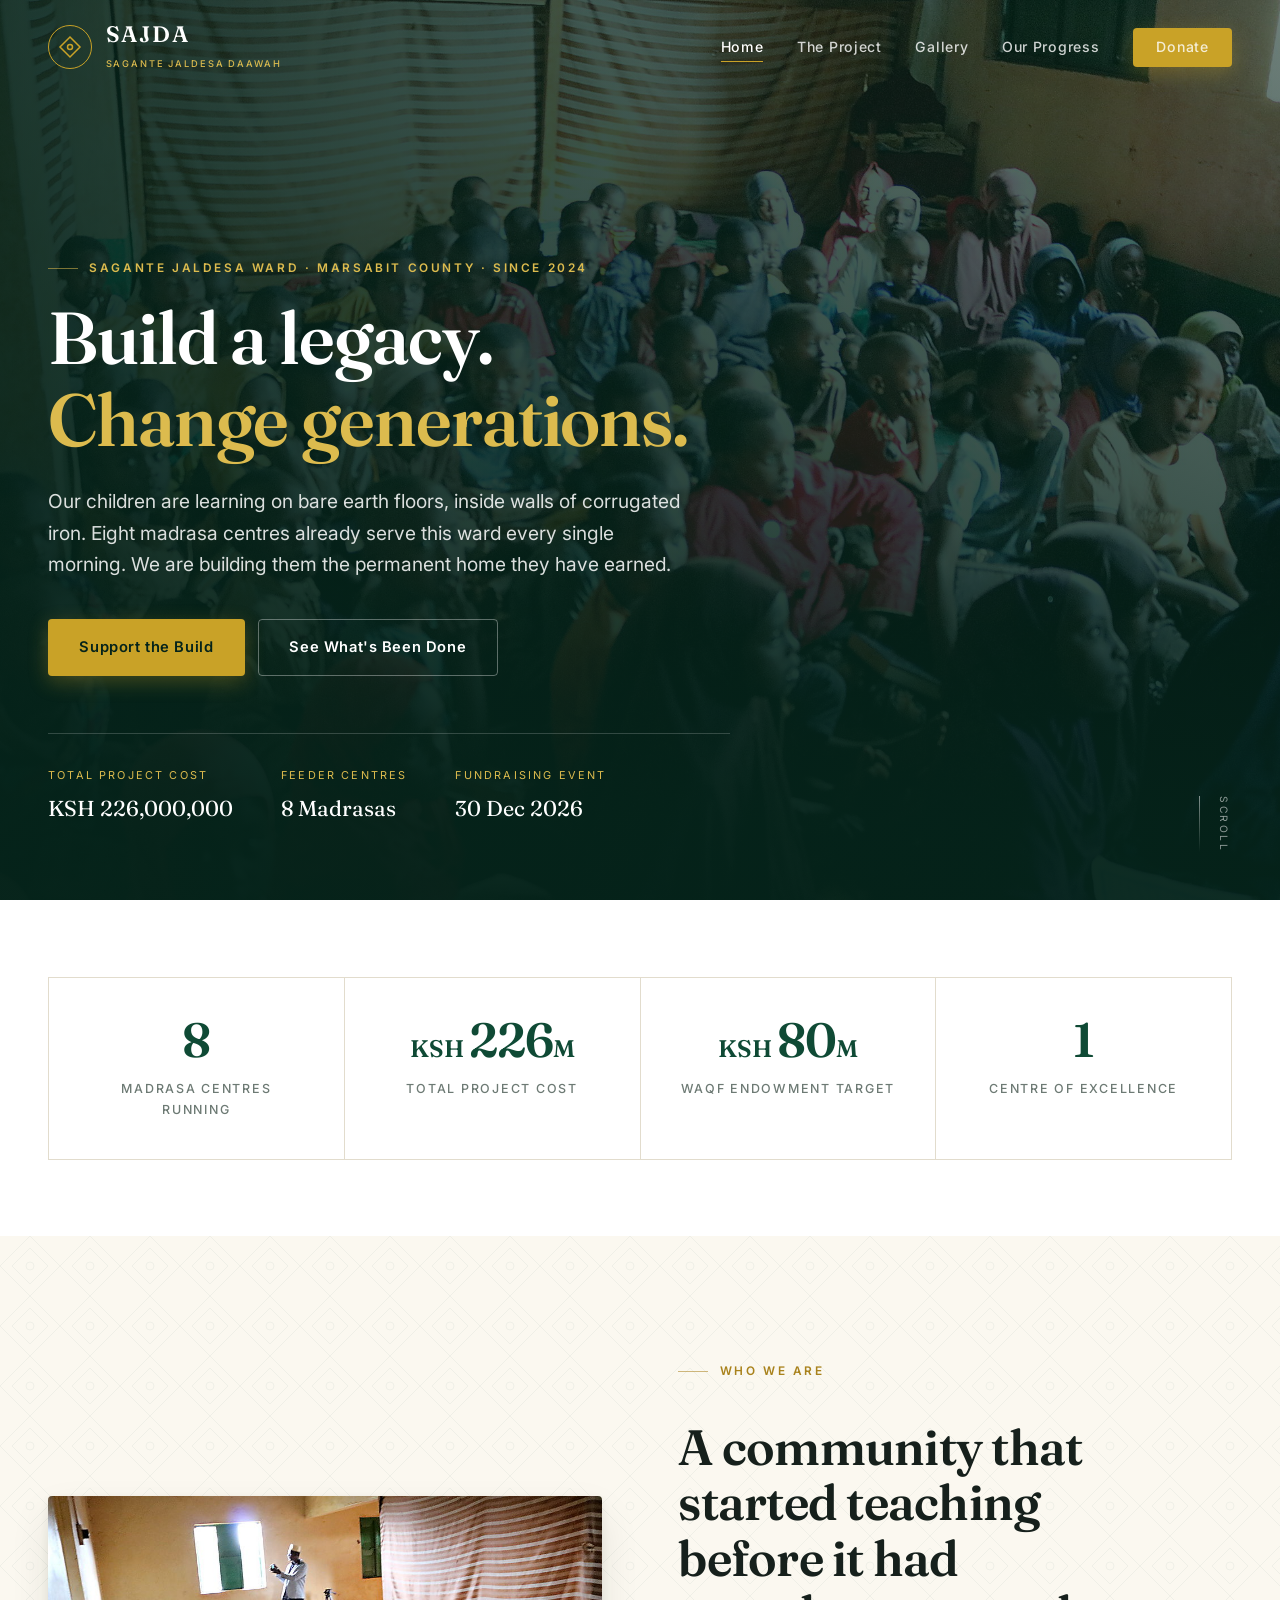
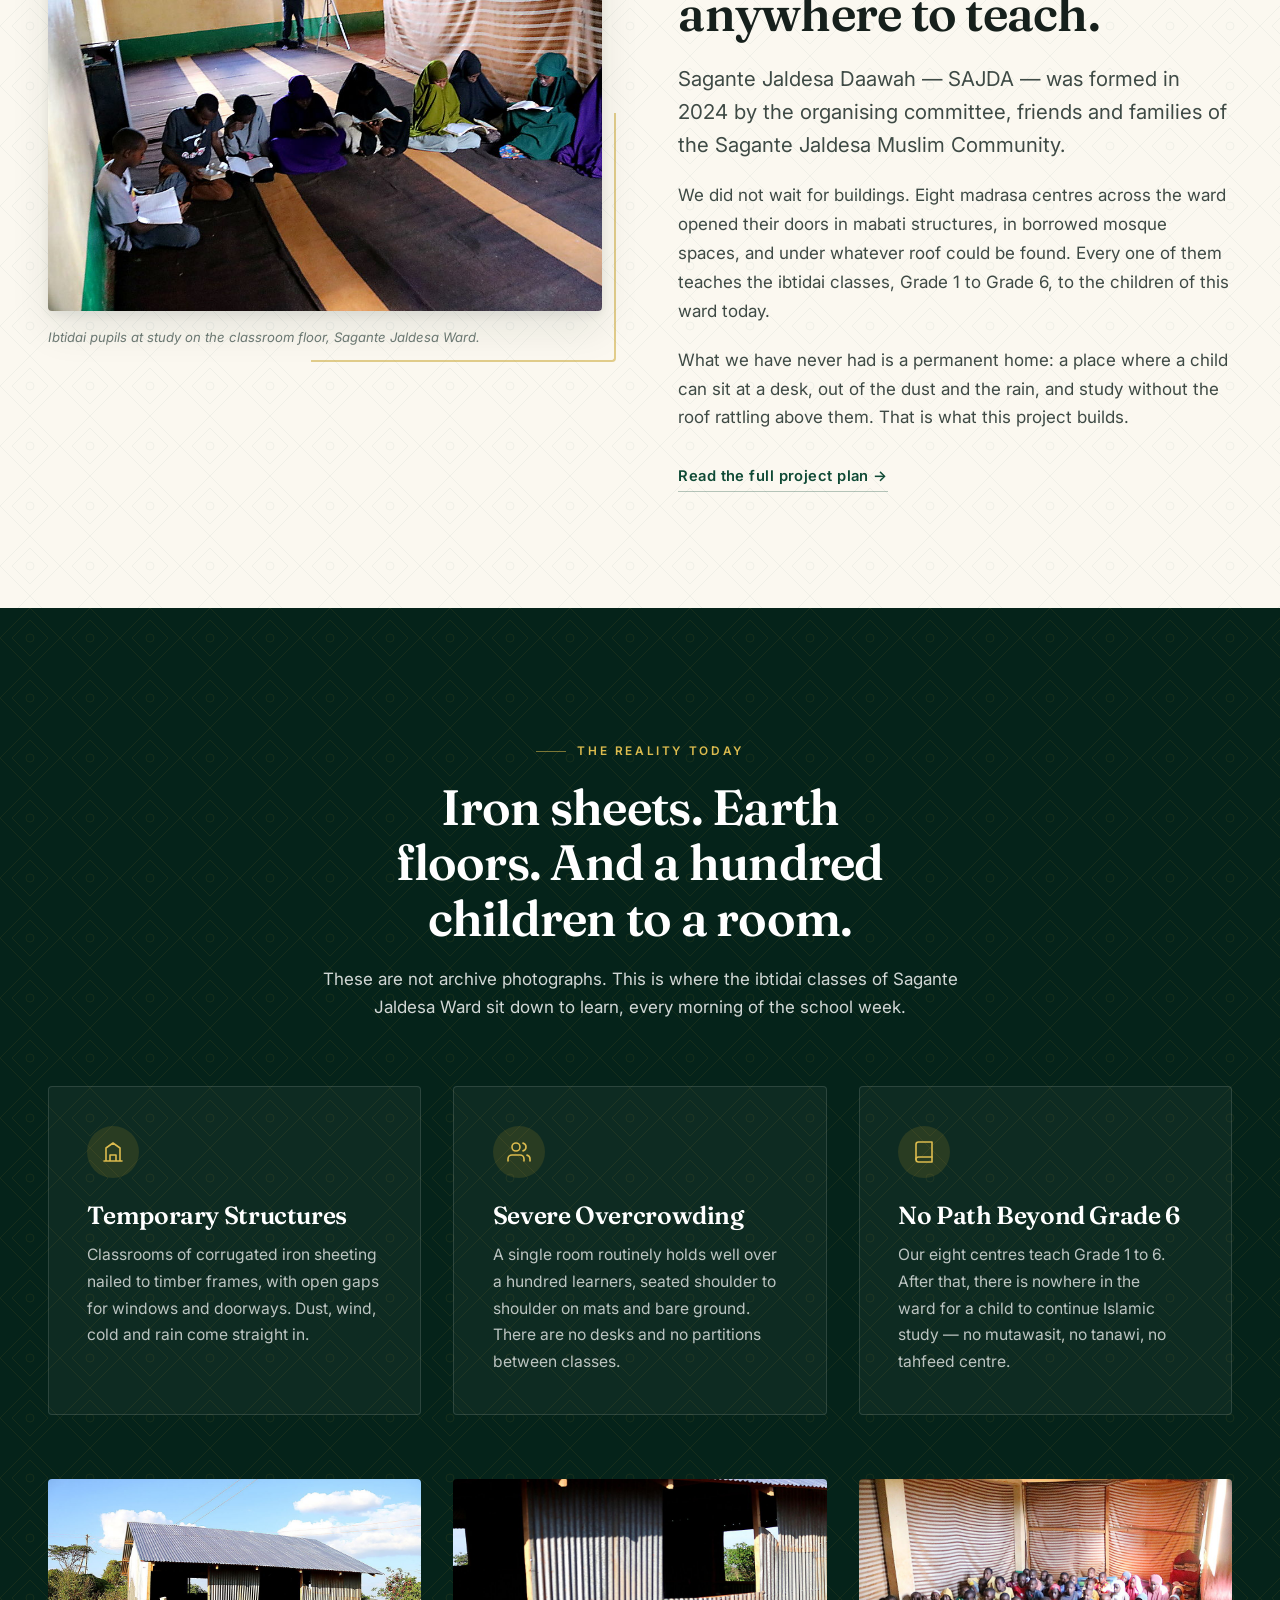
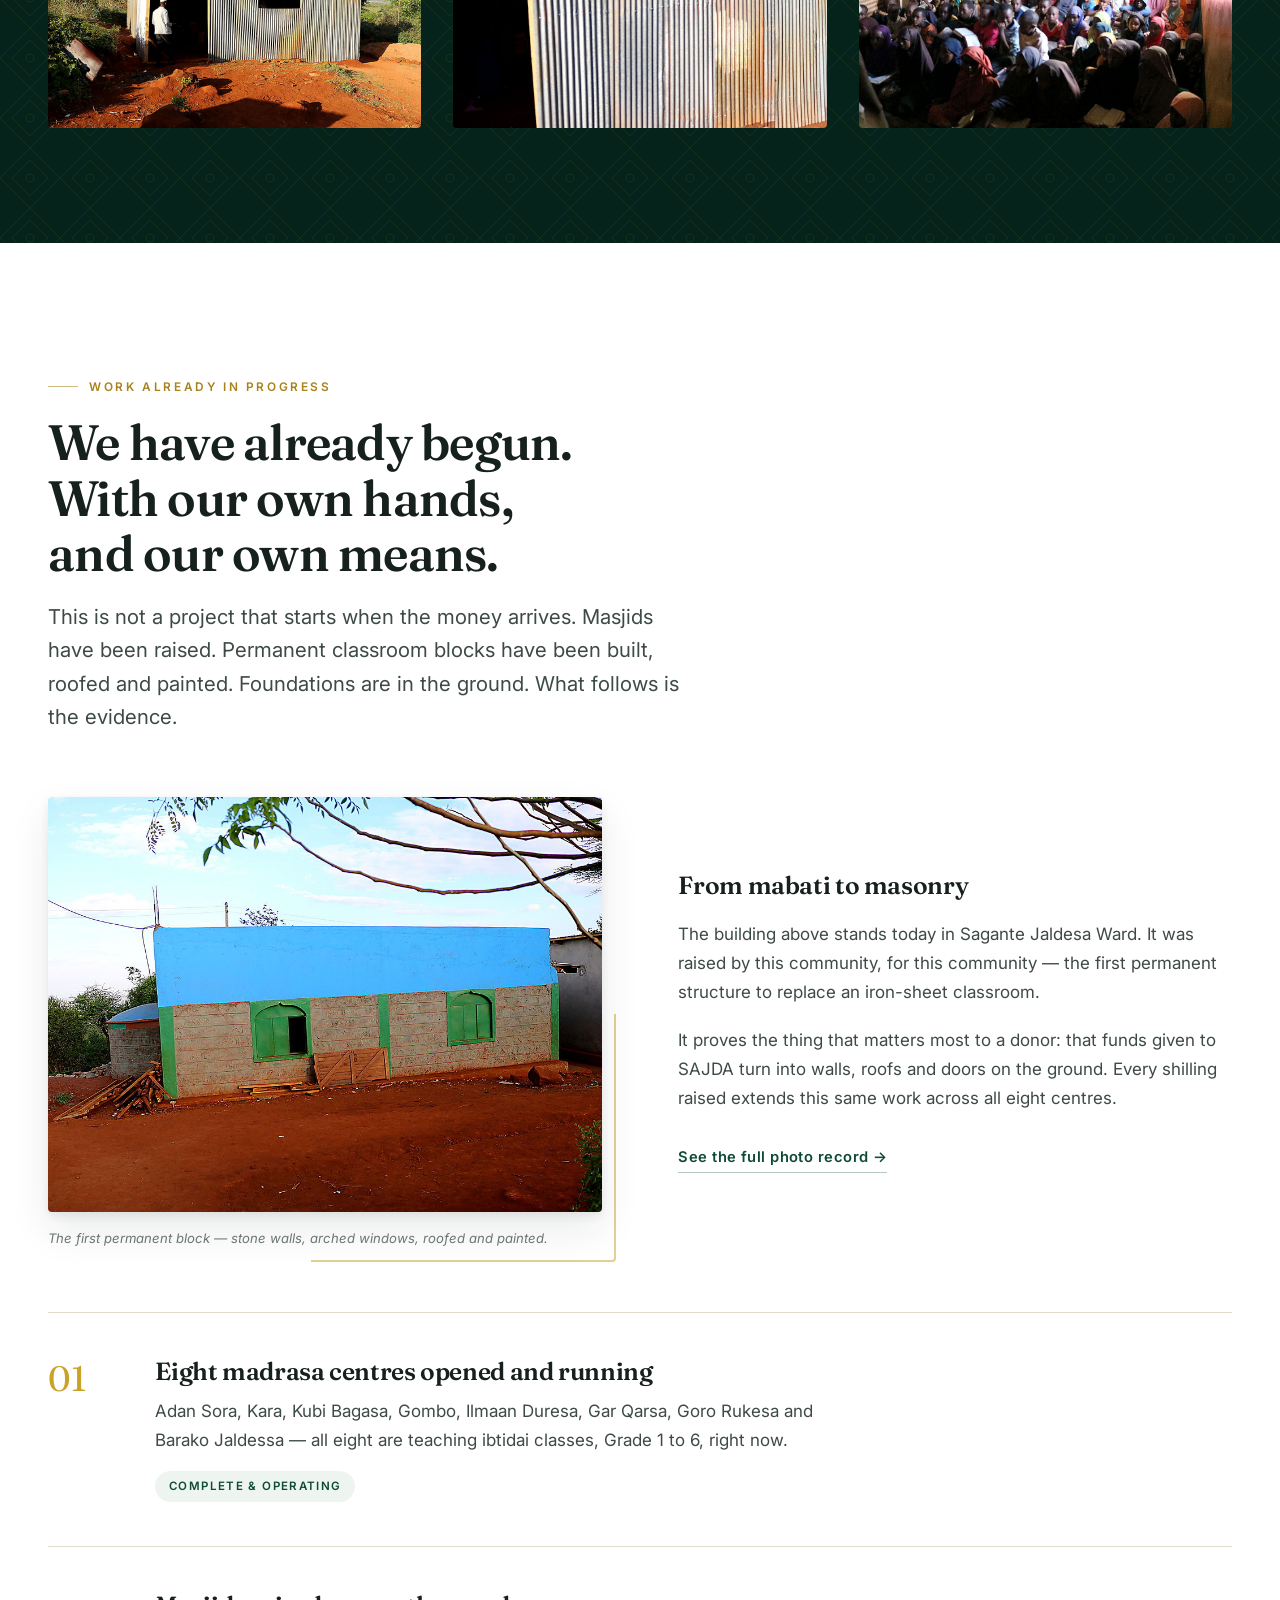
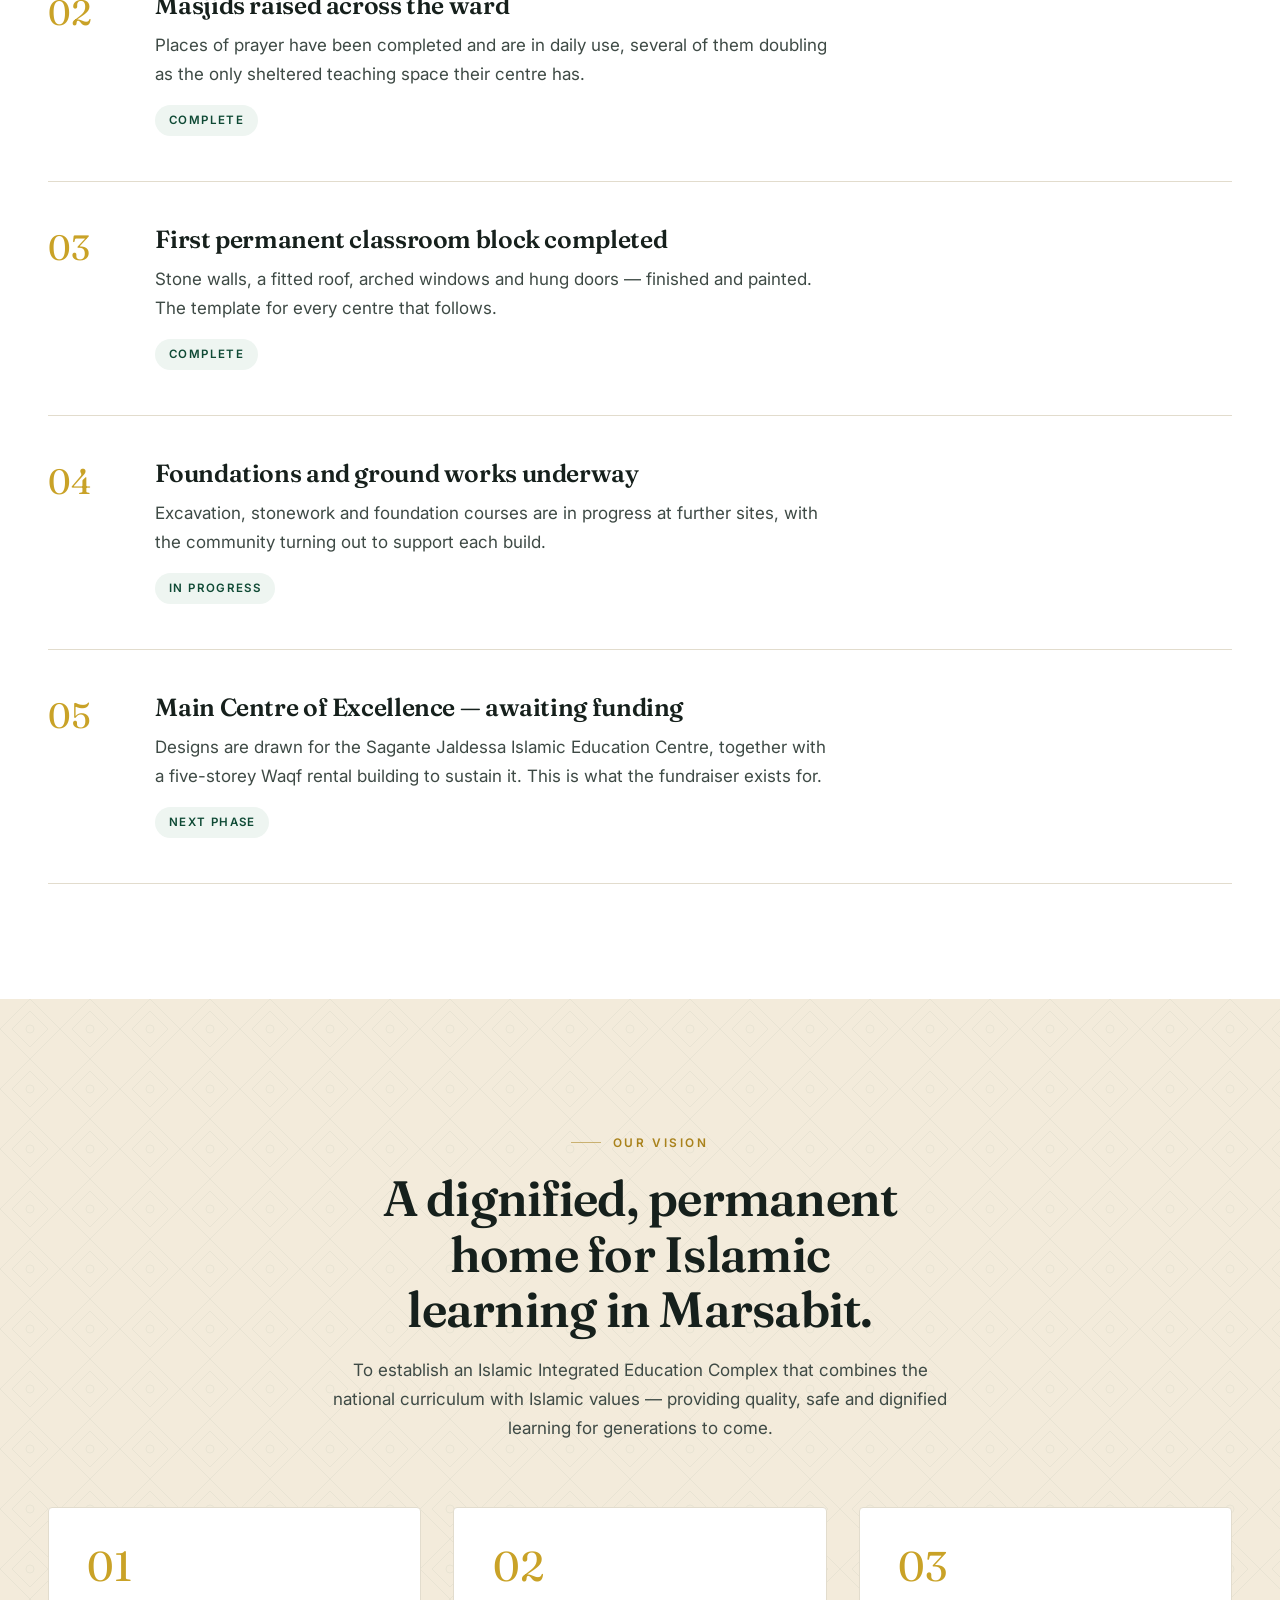
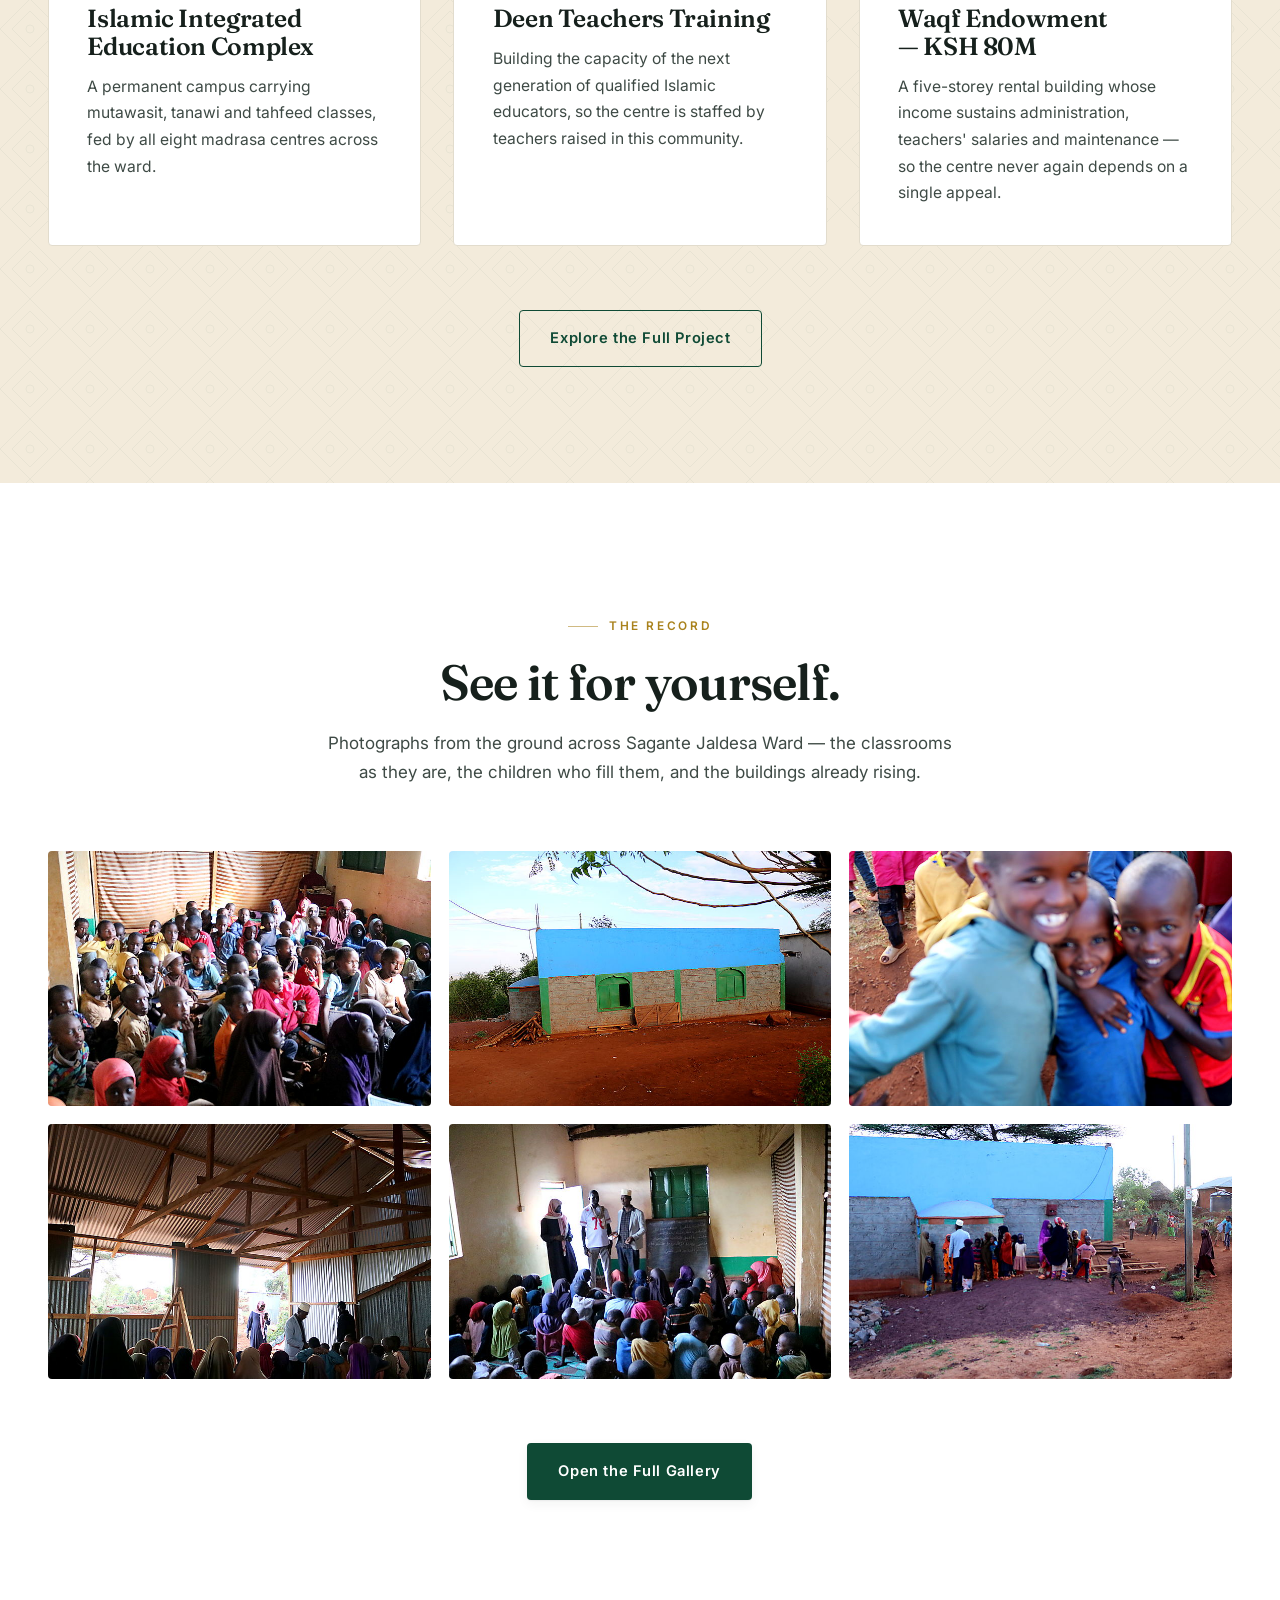
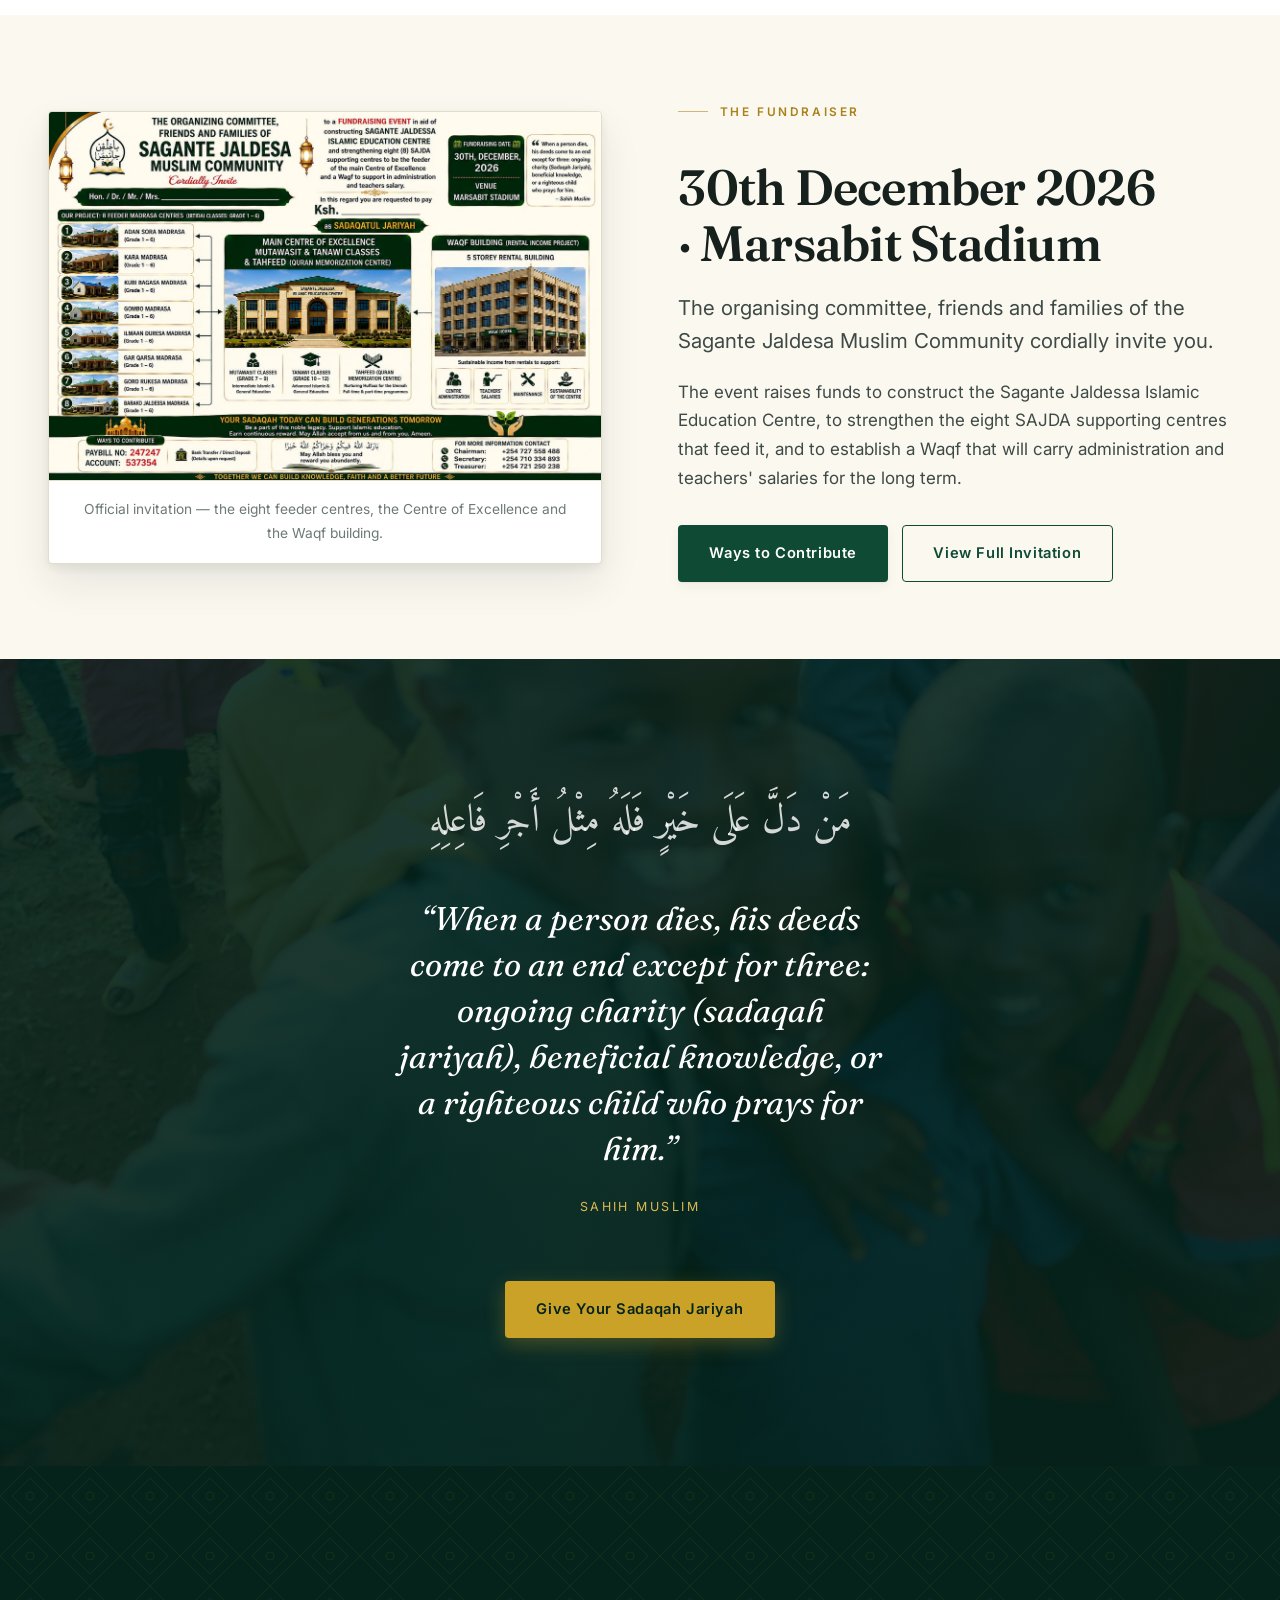
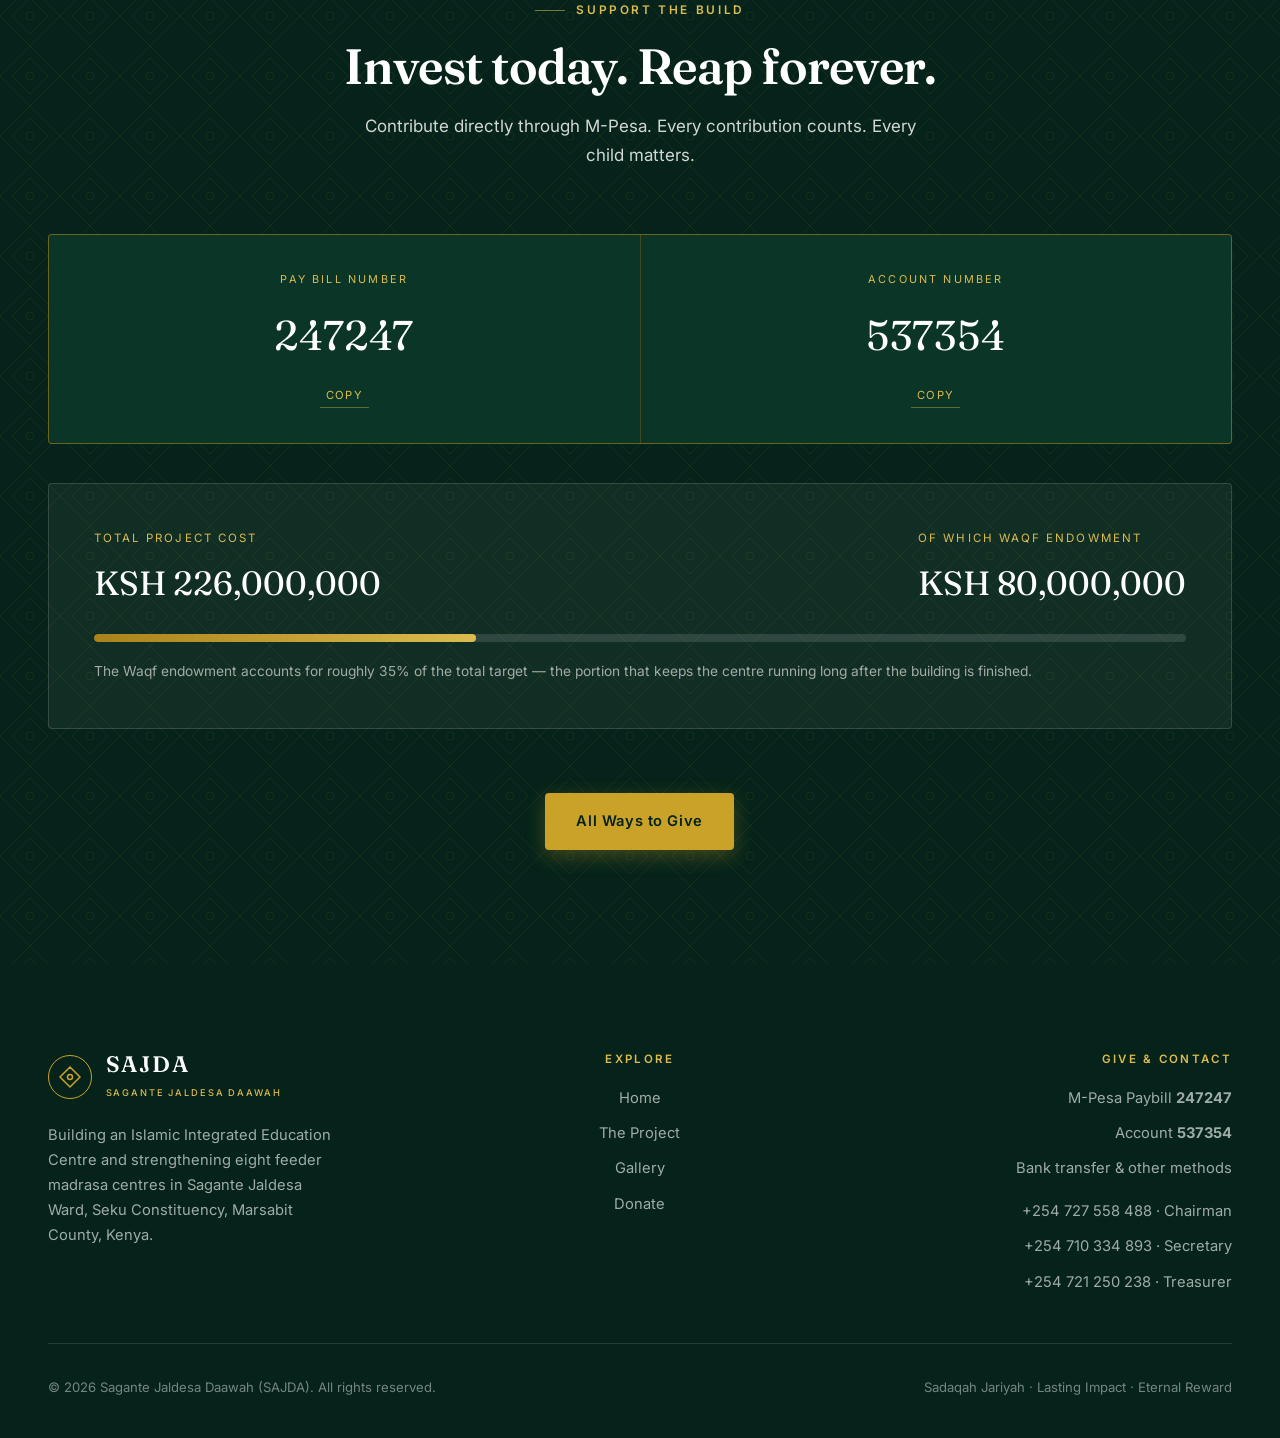
==== index.html @ 546e3a7a "Add SAJDA fundraiser website Static four-page site for the Sagante Jaldessa Islamic Education Centre" ====
<!DOCTYPE html>
<html lang="en">
<head>
<meta charset="utf-8">
<meta name="viewport" content="width=device-width, initial-scale=1">
<title>SAJDA — Sagante Jaldesa Daawah | Building a Home for Islamic Education in Marsabit</title>
<meta name="description" content="SAJDA is building an Islamic Integrated Education Centre and strengthening eight feeder madrasa centres in Sagante Jaldesa Ward, Marsabit County, Kenya. See the work already done and support the build.">
<meta name="theme-color" content="#05231a">

<meta property="og:type" content="website">
<meta property="og:title" content="SAJDA — Building a Home for Islamic Education in Marsabit">
<meta property="og:description" content="Eight madrasa centres. One Centre of Excellence. A permanent home for learning in Sagante Jaldesa Ward.">
<meta property="og:image" content="assets/img/hero.jpg">

<link rel="preconnect" href="https://fonts.googleapis.com">
<link rel="preconnect" href="https://fonts.gstatic.com" crossorigin>
<link href="https://fonts.googleapis.com/css2?family=Fraunces:ital,opsz,wght@0,9..144,400..700;1,9..144,400..600&family=Inter:wght@400;500;600&family=Amiri:wght@400;700&display=swap" rel="stylesheet">
<link rel="stylesheet" href="assets/css/styles.css">
<link rel="icon" href="data:image/svg+xml,%3Csvg xmlns='http://www.w3.org/2000/svg' viewBox='0 0 32 32'%3E%3Crect width='32' height='32' fill='%2305231a'/%3E%3Cpath d='M16 5l11 11-11 11L5 16z' fill='none' stroke='%23c9a227' stroke-width='2'/%3E%3C/svg%3E">
</head>
<body>

<a class="skip-link" href="#main">Skip to content</a>

<header class="site-header">
  <nav class="wrap wrap--wide nav" aria-label="Main">
    <a class="brand" href="index.html">
      <span class="brand__mark" aria-hidden="true">
        <svg viewBox="0 0 24 24" fill="none" stroke="#c9a227" stroke-width="1.5">
          <path d="M12 2l10 10-10 10L2 12z"/><circle cx="12" cy="12" r="2.5"/>
        </svg>
      </span>
      <span>
        <span class="brand__name">SAJDA</span>
        <span class="brand__sub">Sagante Jaldesa Daawah</span>
      </span>
    </a>

    <button class="nav__toggle" aria-expanded="false" aria-controls="nav-links" aria-label="Toggle menu">
      <span></span>
    </button>

    <ul class="nav__links" id="nav-links">
      <li><a href="index.html" aria-current="page">Home</a></li>
      <li><a href="project.html">The Project</a></li>
      <li><a href="gallery.html">Gallery</a></li>
      <li><a href="index.html#progress">Our Progress</a></li>
      <li><a href="donate.html" class="btn btn--gold nav__cta">Donate</a></li>
    </ul>
  </nav>
</header>

<main id="main">

  <!-- ================= HERO ================= -->
  <section class="hero">
    <div class="hero__media">
      <img src="assets/img/hero.jpg" alt="More than a hundred children seated on the floor of a single madrasa classroom in Sagante Jaldesa" fetchpriority="high">
    </div>

    <div class="wrap wrap--wide">
      <div class="hero__inner">
        <p class="eyebrow eyebrow--light">Sagante Jaldesa Ward · Marsabit County · Since 2024</p>
        <h1>Build a legacy.<em>Change generations.</em></h1>
        <p class="hero__lede">
          Our children are learning on bare earth floors, inside walls of corrugated iron.
          Eight madrasa centres already serve this ward every single morning. We are building
          them the permanent home they have earned.
        </p>

        <div class="btn-row">
          <a class="btn btn--gold" href="donate.html">Support the Build</a>
          <a class="btn btn--ghost" href="#progress">See What's Been Done</a>
        </div>

        <dl class="hero__meta">
          <div>
            <dt>Total Project Cost</dt>
            <dd>KSH 226,000,000</dd>
          </div>
          <div>
            <dt>Feeder Centres</dt>
            <dd>8 Madrasas</dd>
          </div>
          <div>
            <dt>Fundraising Event</dt>
            <dd>30 Dec 2026</dd>
          </div>
        </dl>
      </div>
    </div>

    <span class="hero__scroll">Scroll</span>
  </section>

  <!-- ================= INTRO / STATS ================= -->
  <section class="section--paper section--tight">
    <div class="wrap">
      <div class="stats">
        <div class="stat" data-reveal>
          <div class="stat__num"><span data-count="8" data-group="false">0</span></div>
          <div class="stat__label">Madrasa Centres Running</div>
        </div>
        <div class="stat" data-reveal data-delay="1">
          <div class="stat__num"><small>KSH </small><span data-count="226">0</span><small>M</small></div>
          <div class="stat__label">Total Project Cost</div>
        </div>
        <div class="stat" data-reveal data-delay="2">
          <div class="stat__num"><small>KSH </small><span data-count="80">0</span><small>M</small></div>
          <div class="stat__label">Waqf Endowment Target</div>
        </div>
        <div class="stat" data-reveal data-delay="3">
          <div class="stat__num"><span data-count="1" data-group="false">0</span></div>
          <div class="stat__label">Centre of Excellence</div>
        </div>
      </div>
    </div>
  </section>

  <!-- ================= WHO WE ARE ================= -->
  <section class="section--cream pattern-bg">
    <div class="wrap">
      <div class="split">
        <figure class="split__media" data-reveal>
          <img src="assets/img/med/IMG_0595.jpg" width="1100" height="734" decoding="async" alt="Pupils seated on mats studying from their books on the floor of a madrasa classroom" loading="lazy">
          <figcaption>Ibtidai pupils at study on the classroom floor, Sagante Jaldesa Ward.</figcaption>
        </figure>

        <div class="split__body" data-reveal data-delay="1">
          <p class="eyebrow">Who We Are</p>
          <h2>A community that started teaching before it had anywhere to teach.</h2>
          <p class="lede">
            Sagante Jaldesa Daawah — SAJDA — was formed in 2024 by the organising committee,
            friends and families of the Sagante Jaldesa Muslim Community.
          </p>
          <p>
            We did not wait for buildings. Eight madrasa centres across the ward opened their
            doors in mabati structures, in borrowed mosque spaces, and under whatever roof
            could be found. Every one of them teaches the ibtidai classes, Grade 1 to Grade 6,
            to the children of this ward today.
          </p>
          <p>
            What we have never had is a permanent home: a place where a child can sit at a desk,
            out of the dust and the rain, and study without the roof rattling above them. That
            is what this project builds.
          </p>
          <a class="link-arrow" href="project.html">Read the full project plan &rarr;</a>
        </div>
      </div>
    </div>
  </section>

  <!-- ================= THE NEED ================= -->
  <section class="section--dark pattern-bg" id="need">
    <div class="wrap">
      <div class="section-head section-head--center" data-reveal>
        <p class="eyebrow eyebrow--light eyebrow--center">The Reality Today</p>
        <h2>Iron sheets. Earth floors. And a hundred children to a room.</h2>
        <p>
          These are not archive photographs. This is where the ibtidai classes of Sagante
          Jaldesa Ward sit down to learn, every morning of the school week.
        </p>
      </div>

      <div class="grid grid--3">
        <article class="card card--dark" data-reveal>
          <div class="card__icon" aria-hidden="true">
            <svg viewBox="0 0 24 24" fill="none" stroke="currentColor" stroke-width="1.6" stroke-linecap="round" stroke-linejoin="round">
              <path d="M3 21h18M5 21V8l7-5 7 5v13M9 21v-6h6v6"/>
            </svg>
          </div>
          <h3>Temporary Structures</h3>
          <p>
            Classrooms of corrugated iron sheeting nailed to timber frames, with open gaps for
            windows and doorways. Dust, wind, cold and rain come straight in.
          </p>
        </article>

        <article class="card card--dark" data-reveal data-delay="1">
          <div class="card__icon" aria-hidden="true">
            <svg viewBox="0 0 24 24" fill="none" stroke="currentColor" stroke-width="1.6" stroke-linecap="round" stroke-linejoin="round">
              <path d="M17 21v-2a4 4 0 0 0-4-4H5a4 4 0 0 0-4 4v2"/><circle cx="9" cy="7" r="4"/>
              <path d="M23 21v-2a4 4 0 0 0-3-3.87M16 3.13a4 4 0 0 1 0 7.75"/>
            </svg>
          </div>
          <h3>Severe Overcrowding</h3>
          <p>
            A single room routinely holds well over a hundred learners, seated shoulder to
            shoulder on mats and bare ground. There are no desks and no partitions between classes.
          </p>
        </article>

        <article class="card card--dark" data-reveal data-delay="2">
          <div class="card__icon" aria-hidden="true">
            <svg viewBox="0 0 24 24" fill="none" stroke="currentColor" stroke-width="1.6" stroke-linecap="round" stroke-linejoin="round">
              <path d="M4 19.5A2.5 2.5 0 0 1 6.5 17H20"/><path d="M6.5 2H20v20H6.5A2.5 2.5 0 0 1 4 19.5v-15A2.5 2.5 0 0 1 6.5 2z"/>
            </svg>
          </div>
          <h3>No Path Beyond Grade 6</h3>
          <p>
            Our eight centres teach Grade 1 to 6. After that, there is nowhere in the ward for a
            child to continue Islamic study — no mutawasit, no tanawi, no tahfeed centre.
          </p>
        </article>
      </div>

      <div class="grid grid--3 mt-lg">
        <figure data-reveal>
          <img src="assets/img/med/IMG_0723.jpg" width="1100" height="734" decoding="async" alt="A classroom built from corrugated iron sheets and timber props on bare red earth" loading="lazy" style="border-radius:4px;aspect-ratio:3/2;object-fit:cover;width:100%">
        </figure>
        <figure data-reveal data-delay="1">
          <img src="assets/img/med/IMG_0719.jpg" width="1100" height="734" decoding="async" alt="Gaps between iron sheets in a classroom wall, open to the weather" loading="lazy" style="border-radius:4px;aspect-ratio:3/2;object-fit:cover;width:100%">
        </figure>
        <figure data-reveal data-delay="2">
          <img src="assets/img/med/IMG_0619.jpg" width="1100" height="734" decoding="async" alt="A madrasa hall packed wall to wall with seated children" loading="lazy" style="border-radius:4px;aspect-ratio:3/2;object-fit:cover;width:100%">
        </figure>
      </div>
    </div>
  </section>

  <!-- ================= PROGRESS ================= -->
  <section class="section--paper" id="progress">
    <div class="wrap">
      <div class="section-head" data-reveal>
        <p class="eyebrow">Work Already In Progress</p>
        <h2>We have already begun. With our own hands, and our own means.</h2>
        <p class="lede">
          This is not a project that starts when the money arrives. Masjids have been raised.
          Permanent classroom blocks have been built, roofed and painted. Foundations are in the
          ground. What follows is the evidence.
        </p>
      </div>

      <div class="split">
        <figure class="split__media" data-reveal>
          <img src="assets/img/med/IMG_0779.jpg" width="1100" height="734" decoding="async" alt="A completed masonry classroom block with a blue roof and green arched windows" loading="lazy">
          <figcaption>The first permanent block — stone walls, arched windows, roofed and painted.</figcaption>
        </figure>

        <div class="split__body" data-reveal data-delay="1">
          <h3>From mabati to masonry</h3>
          <p>
            The building above stands today in Sagante Jaldesa Ward. It was raised by this
            community, for this community — the first permanent structure to replace an iron-sheet
            classroom.
          </p>
          <p>
            It proves the thing that matters most to a donor: that funds given to SAJDA turn into
            walls, roofs and doors on the ground. Every shilling raised extends this same work
            across all eight centres.
          </p>
          <a class="link-arrow" href="gallery.html">See the full photo record &rarr;</a>
        </div>
      </div>

      <div class="steps mt-lg">
        <article class="step" data-reveal>
          <div class="step__num">01</div>
          <div class="step__body">
            <h3>Eight madrasa centres opened and running</h3>
            <p>
              Adan Sora, Kara, Kubi Bagasa, Gombo, Ilmaan Duresa, Gar Qarsa, Goro Rukesa and
              Barako Jaldessa — all eight are teaching ibtidai classes, Grade 1 to 6, right now.
            </p>
            <span class="step__tag">Complete &amp; Operating</span>
          </div>
        </article>

        <article class="step" data-reveal data-delay="1">
          <div class="step__num">02</div>
          <div class="step__body">
            <h3>Masjids raised across the ward</h3>
            <p>
              Places of prayer have been completed and are in daily use, several of them doubling
              as the only sheltered teaching space their centre has.
            </p>
            <span class="step__tag">Complete</span>
          </div>
        </article>

        <article class="step" data-reveal data-delay="2">
          <div class="step__num">03</div>
          <div class="step__body">
            <h3>First permanent classroom block completed</h3>
            <p>
              Stone walls, a fitted roof, arched windows and hung doors — finished and painted.
              The template for every centre that follows.
            </p>
            <span class="step__tag">Complete</span>
          </div>
        </article>

        <article class="step" data-reveal data-delay="3">
          <div class="step__num">04</div>
          <div class="step__body">
            <h3>Foundations and ground works underway</h3>
            <p>
              Excavation, stonework and foundation courses are in progress at further sites, with
              the community turning out to support each build.
            </p>
            <span class="step__tag">In Progress</span>
          </div>
        </article>

        <article class="step" data-reveal data-delay="4">
          <div class="step__num">05</div>
          <div class="step__body">
            <h3>Main Centre of Excellence — awaiting funding</h3>
            <p>
              Designs are drawn for the Sagante Jaldessa Islamic Education Centre, together with a
              five-storey Waqf rental building to sustain it. This is what the fundraiser exists for.
            </p>
            <span class="step__tag">Next Phase</span>
          </div>
        </article>
      </div>
    </div>
  </section>

  <!-- ================= VISION ================= -->
  <section class="section--sand pattern-bg">
    <div class="wrap">
      <div class="section-head section-head--center" data-reveal>
        <p class="eyebrow eyebrow--center">Our Vision</p>
        <h2>A dignified, permanent home for Islamic learning in Marsabit.</h2>
        <p>
          To establish an Islamic Integrated Education Complex that combines the national
          curriculum with Islamic values — providing quality, safe and dignified learning for
          generations to come.
        </p>
      </div>

      <div class="grid grid--3">
        <article class="card" data-reveal>
          <span class="card__num">01</span>
          <h3>Islamic Integrated Education Complex</h3>
          <p>
            A permanent campus carrying mutawasit, tanawi and tahfeed classes, fed by all eight
            madrasa centres across the ward.
          </p>
        </article>

        <article class="card" data-reveal data-delay="1">
          <span class="card__num">02</span>
          <h3>Deen Teachers Training</h3>
          <p>
            Building the capacity of the next generation of qualified Islamic educators, so the
            centre is staffed by teachers raised in this community.
          </p>
        </article>

        <article class="card" data-reveal data-delay="2">
          <span class="card__num">03</span>
          <h3>Waqf Endowment — KSH 80M</h3>
          <p>
            A five-storey rental building whose income sustains administration, teachers' salaries
            and maintenance — so the centre never again depends on a single appeal.
          </p>
        </article>
      </div>

      <div class="text-center mt-lg" data-reveal>
        <a class="btn btn--outline" href="project.html">Explore the Full Project</a>
      </div>
    </div>
  </section>

  <!-- ================= GALLERY PREVIEW ================= -->
  <section class="section--paper">
    <div class="wrap wrap--wide">
      <div class="section-head section-head--center" data-reveal>
        <p class="eyebrow eyebrow--center">The Record</p>
        <h2>See it for yourself.</h2>
        <p>
          Photographs from the ground across Sagante Jaldesa Ward — the classrooms as they
          are, the children who fill them, and the buildings already rising.
        </p>
      </div>

      <div class="gallery" data-reveal>
        <a class="gallery__item" href="gallery.html" aria-label="View gallery">
          <img src="assets/img/thumbs/IMG_0651.jpg" alt="Children seated closely together listening in a crowded madrasa classroom" loading="lazy">
          <span class="gallery__cap">The faces of an entire generation of Sagante Jaldesa.</span>
        </a>
        <a class="gallery__item" href="gallery.html" aria-label="View gallery">
          <img src="assets/img/thumbs/IMG_0778.jpg" alt="Completed masonry classroom building with painted walls" loading="lazy">
          <span class="gallery__cap">Masonry and mortar in place of iron sheets.</span>
        </a>
        <a class="gallery__item" href="gallery.html" aria-label="View gallery">
          <img src="assets/img/thumbs/IMG_0682.jpg" alt="Smiling children with their arms around each other outside the madrasa" loading="lazy">
          <span class="gallery__cap">Friendship at break time.</span>
        </a>
        <a class="gallery__item" href="gallery.html" aria-label="View gallery">
          <img src="assets/img/thumbs/IMG_0771.jpg" alt="Interior of an iron-sheet classroom with no ceiling and open window gaps" loading="lazy">
          <span class="gallery__cap">No ceiling, no glass, no doors.</span>
        </a>
        <a class="gallery__item" href="gallery.html" aria-label="View gallery">
          <img src="assets/img/thumbs/IMG_0640.jpg" alt="Teachers standing before a packed floor-seated assembly of pupils" loading="lazy">
          <span class="gallery__cap">Teachers address the morning assembly.</span>
        </a>
        <a class="gallery__item" href="gallery.html" aria-label="View gallery">
          <img src="assets/img/thumbs/IMG_0686.jpg" alt="Community members gathered outside a newly built classroom block" loading="lazy">
          <span class="gallery__cap">The community gathers at the newly raised block.</span>
        </a>
      </div>

      <div class="text-center mt-lg" data-reveal>
        <a class="btn btn--green" href="gallery.html">Open the Full Gallery</a>
      </div>
    </div>
  </section>

  <!-- ================= INVITATION ================= -->
  <section class="section--cream section--tight">
    <div class="wrap">
      <div class="split split--reverse">
        <div class="split__body" data-reveal>
          <p class="eyebrow">The Fundraiser</p>
          <h2>30th December 2026 · Marsabit Stadium</h2>
          <p class="lede">
            The organising committee, friends and families of the Sagante Jaldesa Muslim
            Community cordially invite you.
          </p>
          <p>
            The event raises funds to construct the Sagante Jaldessa Islamic Education Centre,
            to strengthen the eight SAJDA supporting centres that feed it, and to establish a
            Waqf that will carry administration and teachers' salaries for the long term.
          </p>
          <div class="btn-row">
            <a class="btn btn--green" href="donate.html">Ways to Contribute</a>
            <a class="btn btn--outline" href="assets/img/invitation.jpg" target="_blank" rel="noopener">View Full Invitation</a>
          </div>
        </div>

        <figure class="invitation" data-reveal data-delay="1">
          <img src="assets/img/invitation.jpg" alt="Official SAJDA fundraising invitation card showing the eight madrasa centres, the main Centre of Excellence, the Waqf building and contribution details" loading="lazy">
          <figcaption>Official invitation — the eight feeder centres, the Centre of Excellence and the Waqf building.</figcaption>
        </figure>
      </div>
    </div>
  </section>

  <!-- ================= QUOTE / CTA ================= -->
  <section class="cta-band">
    <div class="cta-band__media">
      <img src="assets/img/band-cta.jpg" alt="" aria-hidden="true" loading="lazy">
    </div>
    <div class="wrap wrap--narrow">
      <div class="quote" data-reveal>
        <p class="quote__arabic">مَنْ دَلَّ عَلَى خَيْرٍ فَلَهُ مِثْلُ أَجْرِ فَاعِلِهِ</p>
        <blockquote>
          &ldquo;When a person dies, his deeds come to an end except for three: ongoing charity
          (sadaqah jariyah), beneficial knowledge, or a righteous child who prays for him.&rdquo;
        </blockquote>
        <cite>Sahih Muslim</cite>
      </div>

      <div class="text-center mt-lg" data-reveal data-delay="1">
        <div class="btn-row">
          <a class="btn btn--gold" href="donate.html">Give Your Sadaqah Jariyah</a>
        </div>
      </div>
    </div>
  </section>

  <!-- ================= DONATE STRIP ================= -->
  <section class="section--dark pattern-bg" id="donate">
    <div class="wrap">
      <div class="section-head section-head--center" data-reveal>
        <p class="eyebrow eyebrow--light eyebrow--center">Support the Build</p>
        <h2>Invest today. Reap forever.</h2>
        <p>Contribute directly through M-Pesa. Every contribution counts. Every child matters.</p>
      </div>

      <div class="paybill" data-reveal>
        <div class="paybill__cell">
          <div class="paybill__label">Pay Bill Number</div>
          <div class="paybill__value">247247</div>
          <button class="copy-btn" data-copy="247247" type="button">Copy</button>
        </div>
        <div class="paybill__cell">
          <div class="paybill__label">Account Number</div>
          <div class="paybill__value">537354</div>
          <button class="copy-btn" data-copy="537354" type="button">Copy</button>
        </div>
      </div>

      <div class="funding mt-md" data-reveal data-delay="1">
        <div class="funding__row">
          <div>
            <div class="funding__label">Total Project Cost</div>
            <div class="funding__val">KSH 226,000,000</div>
          </div>
          <div>
            <div class="funding__label">Of Which Waqf Endowment</div>
            <div class="funding__val">KSH 80,000,000</div>
          </div>
        </div>
        <div class="funding__track">
          <div class="funding__fill" data-progress="35"></div>
        </div>
        <p class="funding__note">
          The Waqf endowment accounts for roughly 35% of the total target — the portion that
          keeps the centre running long after the building is finished.
        </p>
      </div>

      <div class="text-center mt-lg" data-reveal data-delay="2">
        <a class="btn btn--gold" href="donate.html">All Ways to Give</a>
      </div>
    </div>
  </section>

</main>

<footer class="site-footer">
  <div class="wrap wrap--wide">
    <div class="footer-grid">
      <div class="footer-about">
        <a class="brand" href="index.html">
          <span class="brand__mark" aria-hidden="true">
            <svg viewBox="0 0 24 24" fill="none" stroke="#c9a227" stroke-width="1.5">
              <path d="M12 2l10 10-10 10L2 12z"/><circle cx="12" cy="12" r="2.5"/>
            </svg>
          </span>
          <span>
            <span class="brand__name">SAJDA</span>
            <span class="brand__sub">Sagante Jaldesa Daawah</span>
          </span>
        </a>
        <p>
          Building an Islamic Integrated Education Centre and strengthening eight feeder madrasa
          centres in Sagante Jaldesa Ward, Seku Constituency, Marsabit County, Kenya.
        </p>
      </div>

      <div class="footer-col--center">
        <h4>Explore</h4>
        <ul>
          <li><a href="index.html">Home</a></li>
          <li><a href="project.html">The Project</a></li>
          <li><a href="gallery.html">Gallery</a></li>
          <li><a href="donate.html">Donate</a></li>
        </ul>
      </div>

      <div class="footer-col--right">
        <h4>Give &amp; Contact</h4>
        <ul>
          <li>M-Pesa Paybill <strong>247247</strong></li>
          <li>Account <strong>537354</strong></li>
          <li><a href="donate.html">Bank transfer &amp; other methods</a></li>
          <li style="margin-top:1.1rem"><a href="tel:+254727558488">+254 727 558 488</a> · Chairman</li>
          <li><a href="tel:+254710334893">+254 710 334 893</a> · Secretary</li>
          <li><a href="tel:+254721250238">+254 721 250 238</a> · Treasurer</li>
        </ul>
      </div>
    </div>

    <div class="footer-bottom">
      <p>&copy; <span data-year>2026</span> Sagante Jaldesa Daawah (SAJDA). All rights reserved.</p>
      <p>Sadaqah Jariyah · Lasting Impact · Eternal Reward</p>
    </div>
  </div>
</footer>

<script src="assets/js/main.js" defer></script>
</body>
</html>
---- assets/css/styles.css ----
/* ==========================================================================
   SAJDA — Sagante Jaldesa Daawah
   Core stylesheet
   ========================================================================== */

/* --- Tokens ------------------------------------------------------------- */
:root {
  --green-900: #05231a;
  --green-800: #0a3527;
  --green-700: #0f4a35;
  --green-600: #166348;
  --green-500: #1f8560;
  --green-50:  #eef5f1;

  --gold-600: #a9821c;
  --gold-500: #c9a227;
  --gold-400: #dcbb4e;
  --gold-200: #f0e0b0;

  --cream:  #fbf8f0;
  --sand:   #f3ebdb;
  --paper:  #ffffff;

  --ink:    #16201c;
  --body:   #3e4a45;
  --muted:  #6d7a74;
  --line:   #e2dccd;

  --font-display: "Fraunces", "Iowan Old Style", Georgia, serif;
  --font-body: "Inter", -apple-system, BlinkMacSystemFont, "Segoe UI", sans-serif;
  --font-arabic: "Amiri", "Traditional Arabic", serif;

  --wrap: 1200px;
  --gutter: clamp(1.25rem, 4vw, 3rem);
  --radius: 4px;

  --shadow-sm: 0 1px 2px rgba(5, 35, 26, .06), 0 4px 12px rgba(5, 35, 26, .05);
  --shadow-md: 0 4px 10px rgba(5, 35, 26, .07), 0 18px 40px rgba(5, 35, 26, .09);
  --shadow-lg: 0 10px 24px rgba(5, 35, 26, .10), 0 40px 80px rgba(5, 35, 26, .14);

  --ease: cubic-bezier(.22, .61, .36, 1);
}

/* --- Reset -------------------------------------------------------------- */
*, *::before, *::after { box-sizing: border-box; }
* { margin: 0; }

html {
  -webkit-text-size-adjust: 100%;
  scroll-behavior: smooth;
  scroll-padding-top: 90px;
}

body {
  font-family: var(--font-body);
  font-size: 1.0625rem;
  line-height: 1.7;
  color: var(--body);
  background: var(--cream);
  -webkit-font-smoothing: antialiased;
  text-rendering: optimizeLegibility;
  overflow-x: hidden;
}

img, picture, video { display: block; max-width: 100%; height: auto; }
a { color: inherit; text-decoration: none; }
button { font: inherit; color: inherit; background: none; border: 0; cursor: pointer; }
ul, ol { list-style: none; padding: 0; }

:focus-visible {
  outline: 3px solid var(--gold-500);
  outline-offset: 3px;
  border-radius: 2px;
}

/* --- Typography --------------------------------------------------------- */
h1, h2, h3, h4 {
  font-family: var(--font-display);
  font-weight: 600;
  line-height: 1.12;
  color: var(--ink);
  letter-spacing: -.015em;
  font-variation-settings: "SOFT" 0, "WONK" 0;
}

h1 { font-size: clamp(2.5rem, 6.2vw, 4.6rem); }
h2 { font-size: clamp(2rem, 4.2vw, 3.1rem); }
h3 { font-size: clamp(1.25rem, 2vw, 1.55rem); }

p { text-wrap: pretty; }
h1, h2, h3 { text-wrap: balance; }

.eyebrow {
  display: inline-flex;
  align-items: center;
  gap: .7rem;
  font-family: var(--font-body);
  font-size: .74rem;
  font-weight: 600;
  letter-spacing: .22em;
  text-transform: uppercase;
  color: var(--gold-600);
  margin-bottom: 1.15rem;
}
.eyebrow::before {
  content: "";
  width: 30px;
  height: 1px;
  background: currentColor;
  opacity: .55;
}
.eyebrow--center { justify-content: center; }
.eyebrow--light { color: var(--gold-400); }

.lede {
  font-size: clamp(1.1rem, 1.6vw, 1.3rem);
  line-height: 1.62;
  color: var(--body);
}

.section-head { max-width: 58ch; margin-bottom: clamp(2.5rem, 5vw, 4rem); }
.section-head--center { margin-inline: auto; text-align: center; }
.section-head p { margin-top: 1.15rem; }

/* --- Layout ------------------------------------------------------------- */
.wrap {
  width: min(var(--wrap), 100% - var(--gutter) * 2);
  margin-inline: auto;
}
.wrap--narrow { width: min(820px, 100% - var(--gutter) * 2); }
.wrap--wide { width: min(1420px, 100% - var(--gutter) * 2); }

section { padding-block: clamp(4.5rem, 9vw, 8rem); }
.section--tight { padding-block: clamp(3.5rem, 6vw, 5.5rem); }
.section--cream { background: var(--cream); }
.section--sand { background: var(--sand); }
.section--paper { background: var(--paper); }

.section--dark {
  background: var(--green-900);
  color: rgba(255, 255, 255, .82);
}
.section--dark h1,
.section--dark h2,
.section--dark h3 { color: #fff; }

/* Islamic geometric texture overlay */
.pattern-bg { position: relative; isolation: isolate; }
.pattern-bg::before {
  content: "";
  position: absolute;
  inset: 0;
  z-index: -1;
  background-image: url("data:image/svg+xml,%3Csvg xmlns='http://www.w3.org/2000/svg' width='60' height='60' viewBox='0 0 60 60'%3E%3Cg fill='none' stroke='%230f4a35' stroke-width='1'%3E%3Cpath d='M30 0l30 30-30 30L0 30z'/%3E%3Cpath d='M30 12l18 18-18 18-18-18z'/%3E%3Ccircle cx='30' cy='30' r='4'/%3E%3C/g%3E%3C/svg%3E");
  background-size: 60px 60px;
  opacity: .05;
}
.section--dark.pattern-bg::before {
  background-image: url("data:image/svg+xml,%3Csvg xmlns='http://www.w3.org/2000/svg' width='60' height='60' viewBox='0 0 60 60'%3E%3Cg fill='none' stroke='%23c9a227' stroke-width='1'%3E%3Cpath d='M30 0l30 30-30 30L0 30z'/%3E%3Cpath d='M30 12l18 18-18 18-18-18z'/%3E%3Ccircle cx='30' cy='30' r='4'/%3E%3C/g%3E%3C/svg%3E");
  opacity: .09;
}

/* --- Buttons ------------------------------------------------------------ */
.btn {
  display: inline-flex;
  align-items: center;
  justify-content: center;
  gap: .6rem;
  padding: .95rem 1.9rem;
  font-size: .92rem;
  font-weight: 600;
  letter-spacing: .04em;
  border-radius: var(--radius);
  border: 1px solid transparent;
  transition: transform .25s var(--ease), background-color .25s var(--ease),
              color .25s var(--ease), border-color .25s var(--ease),
              box-shadow .25s var(--ease);
  will-change: transform;
}
.btn:hover { transform: translateY(-2px); }
.btn:active { transform: translateY(0); }

.btn--gold {
  background: var(--gold-500);
  color: var(--green-900);
  box-shadow: 0 6px 20px rgba(201, 162, 39, .3);
}
.btn--gold:hover { background: var(--gold-400); box-shadow: 0 10px 28px rgba(201, 162, 39, .4); }

.btn--green { background: var(--green-700); color: #fff; box-shadow: var(--shadow-sm); }
.btn--green:hover { background: var(--green-600); box-shadow: var(--shadow-md); }

.btn--ghost { border-color: rgba(255, 255, 255, .35); color: #fff; }
.btn--ghost:hover { background: rgba(255, 255, 255, .1); border-color: rgba(255, 255, 255, .6); }

.btn--outline { border-color: var(--green-700); color: var(--green-700); }
.btn--outline:hover { background: var(--green-700); color: #fff; }

.btn-row { display: flex; flex-wrap: wrap; gap: .85rem; }

.link-arrow {
  display: inline-flex;
  align-items: center;
  gap: .5rem;
  font-weight: 600;
  font-size: .92rem;
  letter-spacing: .03em;
  color: var(--green-700);
  border-bottom: 1px solid rgba(15, 74, 53, .3);
  padding-bottom: 2px;
  transition: gap .25s var(--ease), border-color .25s var(--ease);
}
.link-arrow:hover { gap: .85rem; border-color: var(--gold-500); }
.link-arrow--light { color: var(--gold-400); border-color: rgba(220, 187, 78, .4); }

/* --- Header ------------------------------------------------------------- */
.site-header {
  position: fixed;
  inset: 0 0 auto;
  z-index: 100;
  padding-block: 1.4rem;
  transition: background-color .35s var(--ease), padding .35s var(--ease),
              box-shadow .35s var(--ease), border-color .35s var(--ease);
  border-bottom: 1px solid transparent;
}
.site-header.is-stuck {
  background: rgba(5, 35, 26, .96);
  backdrop-filter: blur(14px);
  -webkit-backdrop-filter: blur(14px);
  padding-block: .8rem;
  border-bottom-color: rgba(201, 162, 39, .22);
  box-shadow: 0 8px 30px rgba(5, 35, 26, .3);
}
/* Interior pages start with a solid bar so text stays legible */
.site-header.is-solid:not(.is-stuck) {
  background: var(--green-900);
  border-bottom-color: rgba(201, 162, 39, .18);
}

.nav {
  display: flex;
  align-items: center;
  justify-content: space-between;
  gap: 2rem;
}

.brand { display: flex; align-items: center; gap: .85rem; color: #fff; }
.brand__mark {
  width: 44px;
  height: 44px;
  flex: none;
  display: grid;
  place-items: center;
  border: 1.5px solid var(--gold-500);
  border-radius: 50%;
  transition: transform .4s var(--ease);
}
.brand:hover .brand__mark { transform: rotate(45deg); }
.brand__mark svg { width: 24px; height: 24px; transition: transform .4s var(--ease); }
.brand:hover .brand__mark svg { transform: rotate(-45deg); }
.brand__name {
  font-family: var(--font-display);
  font-size: 1.4rem;
  font-weight: 600;
  letter-spacing: .08em;
  line-height: 1;
}
.brand__sub {
  display: block;
  font-family: var(--font-body);
  font-size: .58rem;
  font-weight: 500;
  letter-spacing: .2em;
  text-transform: uppercase;
  color: var(--gold-400);
  margin-top: .3rem;
}

.nav__links { display: flex; align-items: center; gap: 2.1rem; }
.nav__links a {
  position: relative;
  font-size: .88rem;
  font-weight: 500;
  letter-spacing: .05em;
  color: rgba(255, 255, 255, .8);
  transition: color .25s var(--ease);
  padding-block: .4rem;
}
.nav__links a::after {
  content: "";
  position: absolute;
  left: 0;
  bottom: 0;
  width: 100%;
  height: 1.5px;
  background: var(--gold-500);
  transform: scaleX(0);
  transform-origin: right;
  transition: transform .3s var(--ease);
}
.nav__links a:hover,
.nav__links a[aria-current="page"] { color: #fff; }
.nav__links a:hover::after,
.nav__links a[aria-current="page"]::after { transform: scaleX(1); transform-origin: left; }

.nav__cta { padding: .7rem 1.4rem; font-size: .85rem; }

.nav__toggle {
  display: none;
  width: 44px;
  height: 44px;
  place-items: center;
  color: #fff;
}
.nav__toggle span {
  display: block;
  width: 24px;
  height: 1.5px;
  background: currentColor;
  position: relative;
  transition: background-color .2s var(--ease);
}
.nav__toggle span::before,
.nav__toggle span::after {
  content: "";
  position: absolute;
  left: 0;
  width: 24px;
  height: 1.5px;
  background: currentColor;
  transition: transform .3s var(--ease);
}
.nav__toggle span::before { top: -7px; }
.nav__toggle span::after { top: 7px; }
.nav__toggle[aria-expanded="true"] span { background: transparent; }
.nav__toggle[aria-expanded="true"] span::before { transform: translateY(7px) rotate(45deg); }
.nav__toggle[aria-expanded="true"] span::after { transform: translateY(-7px) rotate(-45deg); }

@media (max-width: 900px) {
  .nav__toggle { display: grid; }
  .nav__links {
    position: fixed;
    inset: 0 0 auto;
    top: 0;
    flex-direction: column;
    justify-content: center;
    gap: 1.6rem;
    height: 100dvh;
    background: var(--green-900);
    padding: 6rem var(--gutter) 3rem;
    transform: translateY(-100%);
    transition: transform .45s var(--ease);
    z-index: -1;
  }
  .nav__links.is-open { transform: translateY(0); }
  .nav__links a { font-size: 1.5rem; font-family: var(--font-display); }
  .nav__links .nav__cta { font-size: .95rem; margin-top: .8rem; }
}

/* --- Hero --------------------------------------------------------------- */
.hero {
  position: relative;
  min-height: 100svh;
  display: grid;
  align-items: end;
  padding-block: 9rem 4.5rem;
  color: #fff;
  overflow: hidden;
}
.hero__media { position: absolute; inset: 0; z-index: -2; }
.hero__media img { width: 100%; height: 100%; object-fit: cover; object-position: center 38%; }
.hero::after {
  content: "";
  position: absolute;
  inset: 0;
  z-index: -1;
  background:
    linear-gradient(to top, rgba(5, 35, 26, .95) 8%, rgba(5, 35, 26, .72) 42%, rgba(5, 35, 26, .5) 100%),
    linear-gradient(to right, rgba(5, 35, 26, .8), rgba(5, 35, 26, .15));
}

.hero__inner { max-width: 62ch; }
.hero h1 { color: #fff; margin-bottom: 1.5rem; }
.hero h1 em {
  font-style: normal;
  color: var(--gold-400);
  display: block;
}
.hero__lede {
  font-size: clamp(1.05rem, 1.5vw, 1.25rem);
  line-height: 1.65;
  color: rgba(255, 255, 255, .85);
  max-width: 54ch;
  margin-bottom: 2.4rem;
}
.hero .btn-row { margin-bottom: 3.5rem; }

.hero__meta {
  display: flex;
  flex-wrap: wrap;
  gap: 1.6rem 3rem;
  padding-top: 2rem;
  border-top: 1px solid rgba(255, 255, 255, .18);
}
.hero__meta div { min-width: 0; }
.hero__meta dt {
  font-size: .68rem;
  letter-spacing: .2em;
  text-transform: uppercase;
  color: var(--gold-400);
  margin-bottom: .45rem;
}
.hero__meta dd {
  font-family: var(--font-display);
  font-size: 1.35rem;
  color: #fff;
  margin: 0;
}

.hero__scroll {
  position: absolute;
  right: var(--gutter);
  bottom: 3rem;
  display: flex;
  flex-direction: column;
  align-items: center;
  gap: .9rem;
  font-size: .64rem;
  letter-spacing: .25em;
  text-transform: uppercase;
  color: rgba(255, 255, 255, .55);
  writing-mode: vertical-rl;
}
.hero__scroll::after {
  content: "";
  width: 1px;
  height: 56px;
  background: linear-gradient(rgba(255, 255, 255, .5), transparent);
  animation: scrollPulse 2.2s var(--ease) infinite;
}
@keyframes scrollPulse {
  0%, 100% { transform: scaleY(.35); transform-origin: top; opacity: .4; }
  50% { transform: scaleY(1); transform-origin: top; opacity: 1; }
}
@media (max-width: 900px) { .hero__scroll { display: none; } }

/* --- Page banner (interior pages) --------------------------------------- */
.page-hero {
  position: relative;
  padding-block: clamp(9rem, 18vw, 13rem) clamp(3.5rem, 7vw, 5.5rem);
  color: #fff;
  overflow: hidden;
}
.page-hero__media { position: absolute; inset: 0; z-index: -2; }
.page-hero__media img { width: 100%; height: 100%; object-fit: cover; }
.page-hero::after {
  content: "";
  position: absolute;
  inset: 0;
  z-index: -1;
  background: linear-gradient(to top, rgba(5, 35, 26, .96), rgba(5, 35, 26, .78));
}
.page-hero h1 { color: #fff; margin-bottom: 1.2rem; }
.page-hero p { color: rgba(255, 255, 255, .8); max-width: 60ch; font-size: 1.12rem; }

/* --- Stats -------------------------------------------------------------- */
.stats {
  display: grid;
  grid-template-columns: repeat(auto-fit, minmax(200px, 1fr));
  gap: 1px;
  background: var(--line);
  border: 1px solid var(--line);
}
.section--dark .stats { background: rgba(255, 255, 255, .12); border-color: rgba(255, 255, 255, .12); }

.stat {
  background: var(--paper);
  padding: clamp(1.8rem, 3vw, 2.6rem);
  text-align: center;
}
.section--dark .stat { background: var(--green-900); }

.stat__num {
  font-family: var(--font-display);
  font-size: clamp(2.1rem, 4vw, 3rem);
  font-weight: 600;
  line-height: 1;
  color: var(--green-700);
  letter-spacing: -.02em;
}
.section--dark .stat__num { color: var(--gold-400); }
.stat__num small { font-size: .5em; letter-spacing: 0; }

.stat__label {
  margin-top: .85rem;
  font-size: .78rem;
  font-weight: 500;
  letter-spacing: .14em;
  text-transform: uppercase;
  color: var(--muted);
}
.section--dark .stat__label { color: rgba(255, 255, 255, .6); }

/* --- Split feature ------------------------------------------------------ */
.split {
  display: grid;
  grid-template-columns: repeat(auto-fit, minmax(min(100%, 400px), 1fr));
  gap: clamp(2.5rem, 6vw, 5rem);
  align-items: center;
}
.split--reverse > :first-child { order: 2; }
@media (max-width: 860px) { .split--reverse > :first-child { order: 0; } }

.split__media { position: relative; isolation: isolate; }
.split__media img {
  position: relative;
  z-index: 1;
  width: 100%;
  aspect-ratio: 4 / 3;
  object-fit: cover;
  border-radius: var(--radius);
  box-shadow: var(--shadow-md);
}
.split__media figcaption {
  margin-top: 1rem;
  font-size: .82rem;
  color: var(--muted);
  font-style: italic;
  line-height: 1.55;
}
.split__media::before {
  content: "";
  position: absolute;
  inset: auto -14px -14px auto;
  width: 55%;
  height: 55%;
  border-right: 2px solid var(--gold-500);
  border-bottom: 2px solid var(--gold-500);
  opacity: .5;
  z-index: 0;
  border-radius: 0 0 var(--radius) 0;
}
.split__body > * + * { margin-top: 1.25rem; }
.split__body .btn-row,
.split__body .link-arrow { margin-top: 2rem; }

/* --- Cards -------------------------------------------------------------- */
.grid {
  display: grid;
  gap: clamp(1.25rem, 2.5vw, 2rem);
}
.grid--2 { grid-template-columns: repeat(auto-fit, minmax(min(100%, 320px), 1fr)); }
.grid--3 { grid-template-columns: repeat(auto-fit, minmax(min(100%, 290px), 1fr)); }
.grid--4 { grid-template-columns: repeat(auto-fit, minmax(min(100%, 230px), 1fr)); }

.card {
  background: var(--paper);
  padding: clamp(1.8rem, 3vw, 2.4rem);
  border: 1px solid var(--line);
  border-radius: var(--radius);
  transition: transform .35s var(--ease), box-shadow .35s var(--ease),
              border-color .35s var(--ease);
}
.card:hover {
  transform: translateY(-5px);
  box-shadow: var(--shadow-md);
  border-color: var(--gold-200);
}
.card h3 { margin-bottom: .8rem; }
.card p { font-size: .98rem; }

.card__icon {
  width: 52px;
  height: 52px;
  display: grid;
  place-items: center;
  margin-bottom: 1.5rem;
  border-radius: 50%;
  background: var(--green-50);
  color: var(--green-700);
}
.card__icon svg { width: 24px; height: 24px; }

.card__num {
  font-family: var(--font-display);
  font-size: 2.6rem;
  line-height: 1;
  color: var(--gold-500);
  margin-bottom: 1.1rem;
  display: block;
}

.card--dark {
  background: rgba(255, 255, 255, .04);
  border-color: rgba(255, 255, 255, .12);
}
.card--dark:hover { background: rgba(255, 255, 255, .07); border-color: rgba(201, 162, 39, .35); }
.card--dark p { color: rgba(255, 255, 255, .72); }
.card--dark .card__icon { background: rgba(201, 162, 39, .14); color: var(--gold-400); }

/* --- Numbered steps ----------------------------------------------------- */
.steps { counter-reset: step; display: grid; gap: 0; }
.step {
  display: grid;
  grid-template-columns: auto 1fr;
  gap: clamp(1.5rem, 3vw, 2.75rem);
  padding-block: clamp(2rem, 3.5vw, 2.8rem);
  border-top: 1px solid var(--line);
}
.step:last-child { border-bottom: 1px solid var(--line); }
.section--dark .step { border-color: rgba(255, 255, 255, .14); }

.step__num {
  font-family: var(--font-display);
  font-size: clamp(1.6rem, 3vw, 2.2rem);
  line-height: 1;
  color: var(--gold-500);
  font-variant-numeric: tabular-nums;
  padding-top: .2rem;
  min-width: 3ch;
}
.step h3 { margin-bottom: .7rem; }
.step__body p { max-width: 62ch; }
.step__tag {
  display: inline-block;
  margin-top: 1rem;
  padding: .35rem .85rem;
  font-size: .72rem;
  font-weight: 600;
  letter-spacing: .12em;
  text-transform: uppercase;
  background: var(--green-50);
  color: var(--green-700);
  border-radius: 100px;
}
.section--dark .step__tag { background: rgba(201, 162, 39, .16); color: var(--gold-400); }

/* --- Progress / funding bar --------------------------------------------- */
.funding {
  background: rgba(255, 255, 255, .05);
  border: 1px solid rgba(255, 255, 255, .14);
  border-radius: var(--radius);
  padding: clamp(1.8rem, 4vw, 2.8rem);
}
.funding__row {
  display: flex;
  flex-wrap: wrap;
  justify-content: space-between;
  gap: 1rem;
  margin-bottom: 1.4rem;
}
.funding__label {
  font-size: .72rem;
  letter-spacing: .18em;
  text-transform: uppercase;
  color: var(--gold-400);
  margin-bottom: .4rem;
}
.funding__val { font-family: var(--font-display); font-size: clamp(1.5rem, 3vw, 2.1rem); color: #fff; }
.funding__track {
  height: 8px;
  background: rgba(255, 255, 255, .12);
  border-radius: 100px;
  overflow: hidden;
}
.funding__fill {
  height: 100%;
  width: 0;
  background: linear-gradient(90deg, var(--gold-600), var(--gold-400));
  border-radius: 100px;
  transition: width 1.6s var(--ease);
}
.funding__note {
  margin-top: 1.1rem;
  font-size: .86rem;
  color: rgba(255, 255, 255, .6);
}

/* --- Centres list ------------------------------------------------------- */
.centres { display: grid; grid-template-columns: repeat(auto-fit, minmax(min(100%, 300px), 1fr)); gap: 1px; background: var(--line); border: 1px solid var(--line); }
.centre {
  background: var(--paper);
  padding: 1.6rem 1.8rem;
  display: flex;
  align-items: baseline;
  gap: 1.1rem;
  transition: background-color .3s var(--ease);
}
.centre:hover { background: var(--green-50); }
.centre__idx {
  font-family: var(--font-display);
  font-size: 1.1rem;
  color: var(--gold-600);
  font-variant-numeric: tabular-nums;
  flex: none;
}
.centre__name { font-weight: 600; color: var(--ink); display: block; font-size: 1.02rem; }
.centre__meta { font-size: .82rem; color: var(--muted); }

/* --- Quote -------------------------------------------------------------- */
.quote { text-align: center; max-width: 44ch; margin-inline: auto; }
.quote__arabic {
  font-family: var(--font-arabic);
  font-size: clamp(1.6rem, 3.5vw, 2.4rem);
  line-height: 1.8;
  color: var(--gold-400);
  direction: rtl;
  margin-bottom: 1.8rem;
}
.quote blockquote {
  font-family: var(--font-display);
  font-size: clamp(1.4rem, 2.8vw, 2.05rem);
  line-height: 1.4;
  color: #fff;
  font-style: italic;
}
.quote cite {
  display: block;
  margin-top: 1.5rem;
  font-family: var(--font-body);
  font-size: .78rem;
  font-style: normal;
  letter-spacing: .2em;
  text-transform: uppercase;
  color: var(--gold-400);
}

/* --- Gallery ------------------------------------------------------------ */
.gallery-filters {
  display: flex;
  flex-wrap: wrap;
  justify-content: center;
  gap: .5rem;
  margin-bottom: clamp(2rem, 4vw, 3rem);
}
.filter {
  padding: .6rem 1.35rem;
  font-size: .82rem;
  font-weight: 500;
  letter-spacing: .05em;
  border: 1px solid var(--line);
  border-radius: 100px;
  color: var(--body);
  background: var(--paper);
  transition: all .25s var(--ease);
}
.filter:hover { border-color: var(--green-600); color: var(--green-700); }
.filter[aria-pressed="true"] {
  background: var(--green-700);
  border-color: var(--green-700);
  color: #fff;
}

.gallery {
  display: grid;
  grid-template-columns: repeat(auto-fill, minmax(min(100%, 300px), 1fr));
  gap: clamp(.75rem, 1.5vw, 1.1rem);
}
.gallery__item {
  position: relative;
  display: block;
  overflow: hidden;
  border-radius: var(--radius);
  background: var(--sand);
  aspect-ratio: 3 / 2;
  cursor: pointer;
  transition: opacity .4s var(--ease), transform .4s var(--ease);
}
.gallery__item.is-hidden { display: none; }
.gallery__item.is-tall { aspect-ratio: 3 / 4; grid-row: span 2; }

.gallery__item img {
  width: 100%;
  height: 100%;
  object-fit: cover;
  transition: transform .7s var(--ease), filter .4s var(--ease);
}
.gallery__item:hover img { transform: scale(1.06); }

.gallery__cap {
  position: absolute;
  inset: auto 0 0;
  padding: 2.75rem 1.2rem 1.1rem;
  background: linear-gradient(to top, rgba(5, 35, 26, .93), transparent);
  color: #fff;
  font-size: .86rem;
  line-height: 1.45;
  opacity: 0;
  transform: translateY(10px);
  transition: opacity .35s var(--ease), transform .35s var(--ease);
}
.gallery__item:hover .gallery__cap,
.gallery__item:focus-visible .gallery__cap { opacity: 1; transform: translateY(0); }

.gallery__tag {
  position: absolute;
  top: .9rem;
  left: .9rem;
  padding: .28rem .7rem;
  font-size: .64rem;
  font-weight: 600;
  letter-spacing: .14em;
  text-transform: uppercase;
  background: rgba(5, 35, 26, .78);
  backdrop-filter: blur(6px);
  color: var(--gold-400);
  border-radius: 100px;
  opacity: 0;
  transition: opacity .35s var(--ease);
}
.gallery__item:hover .gallery__tag { opacity: 1; }

.gallery-empty {
  grid-column: 1 / -1;
  text-align: center;
  padding: 4rem 1rem;
  color: var(--muted);
}

/* --- Lightbox ----------------------------------------------------------- */
.lightbox {
  position: fixed;
  inset: 0;
  z-index: 200;
  display: grid;
  grid-template-rows: auto 1fr auto;
  background: rgba(3, 20, 15, .97);
  backdrop-filter: blur(8px);
  opacity: 0;
  visibility: hidden;
  transition: opacity .35s var(--ease), visibility .35s var(--ease);
}
.lightbox.is-open { opacity: 1; visibility: visible; }

.lightbox__bar {
  display: flex;
  align-items: center;
  justify-content: space-between;
  gap: 1rem;
  padding: 1.2rem var(--gutter);
  color: rgba(255, 255, 255, .65);
  font-size: .78rem;
  letter-spacing: .14em;
  text-transform: uppercase;
}
.lightbox__close {
  width: 44px;
  height: 44px;
  display: grid;
  place-items: center;
  border: 1px solid rgba(255, 255, 255, .25);
  border-radius: 50%;
  color: #fff;
  transition: background-color .25s var(--ease), transform .25s var(--ease);
}
.lightbox__close:hover { background: rgba(255, 255, 255, .12); transform: rotate(90deg); }

.lightbox__stage {
  position: relative;
  display: grid;
  place-items: center;
  padding: 0 clamp(1rem, 8vw, 5rem);
  min-height: 0;
}
.lightbox__stage img {
  max-width: 100%;
  max-height: 72svh;
  object-fit: contain;
  border-radius: var(--radius);
  box-shadow: 0 30px 80px rgba(0, 0, 0, .6);
  animation: lbIn .45s var(--ease);
}
@keyframes lbIn { from { opacity: 0; transform: scale(.97); } to { opacity: 1; transform: scale(1); } }

.lightbox__nav {
  position: absolute;
  top: 50%;
  translate: 0 -50%;
  width: 52px;
  height: 52px;
  display: grid;
  place-items: center;
  border: 1px solid rgba(255, 255, 255, .22);
  border-radius: 50%;
  color: #fff;
  background: rgba(5, 35, 26, .5);
  transition: background-color .25s var(--ease), border-color .25s var(--ease);
}
.lightbox__nav:hover { background: var(--gold-500); border-color: var(--gold-500); color: var(--green-900); }
.lightbox__nav--prev { left: clamp(.5rem, 2vw, 1.75rem); }
.lightbox__nav--next { right: clamp(.5rem, 2vw, 1.75rem); }

.lightbox__caption {
  padding: 1.5rem var(--gutter) 2.2rem;
  text-align: center;
  color: rgba(255, 255, 255, .82);
  font-size: .98rem;
  max-width: 70ch;
  margin-inline: auto;
  line-height: 1.6;
}

/* --- Donate ------------------------------------------------------------- */
.paybill {
  display: grid;
  grid-template-columns: repeat(auto-fit, minmax(min(100%, 220px), 1fr));
  gap: 1px;
  background: rgba(201, 162, 39, .3);
  border: 1px solid rgba(201, 162, 39, .3);
  border-radius: var(--radius);
  overflow: hidden;
}
.paybill__cell {
  background: var(--green-800);
  padding: clamp(1.6rem, 3vw, 2.2rem);
  text-align: center;
}
.paybill__label {
  font-size: .68rem;
  letter-spacing: .2em;
  text-transform: uppercase;
  color: var(--gold-400);
  margin-bottom: .7rem;
}
.paybill__value {
  font-family: var(--font-display);
  font-size: clamp(1.8rem, 4vw, 2.6rem);
  color: #fff;
  letter-spacing: .02em;
  font-variant-numeric: tabular-nums;
}
.copy-btn {
  margin-top: .9rem;
  font-size: .7rem;
  letter-spacing: .12em;
  text-transform: uppercase;
  color: var(--gold-400);
  border-bottom: 1px solid rgba(220, 187, 78, .4);
  padding-bottom: 2px;
  transition: color .2s var(--ease);
}
.copy-btn:hover { color: #fff; }
.copy-btn.is-copied { color: #7fd8a8; border-color: #7fd8a8; }

.give-levels { display: grid; gap: 1px; background: var(--line); border: 1px solid var(--line); }
.give-level {
  background: var(--paper);
  display: grid;
  grid-template-columns: minmax(120px, auto) 1fr;
  gap: 1.5rem;
  align-items: center;
  padding: 1.5rem 1.8rem;
  transition: background-color .3s var(--ease);
}
.give-level:hover { background: var(--green-50); }
.give-level__amt {
  font-family: var(--font-display);
  font-size: 1.35rem;
  color: var(--green-700);
  font-variant-numeric: tabular-nums;
}
.give-level__what { font-size: .96rem; }
@media (max-width: 560px) {
  .give-level { grid-template-columns: 1fr; gap: .4rem; }
}

/* --- Contact ------------------------------------------------------------ */
.contact-list { display: grid; gap: 1px; background: rgba(255, 255, 255, .14); border: 1px solid rgba(255, 255, 255, .14); }
.contact-row {
  background: var(--green-900);
  display: flex;
  flex-wrap: wrap;
  align-items: baseline;
  justify-content: space-between;
  gap: .5rem 1.5rem;
  padding: 1.35rem 1.7rem;
  transition: background-color .3s var(--ease);
}
.contact-row:hover { background: var(--green-800); }
.contact-row__role {
  font-size: .72rem;
  letter-spacing: .18em;
  text-transform: uppercase;
  color: var(--gold-400);
}
.contact-row__name { color: #fff; font-weight: 500; }
.contact-row__tel {
  font-family: var(--font-display);
  font-size: 1.15rem;
  color: #fff;
  font-variant-numeric: tabular-nums;
  transition: color .25s var(--ease);
}
.contact-row__tel:hover { color: var(--gold-400); }

/* --- Invitation figure --------------------------------------------------- */
.invitation {
  border: 1px solid var(--line);
  border-radius: var(--radius);
  overflow: hidden;
  box-shadow: var(--shadow-md);
  background: var(--paper);
}
.invitation img { width: 100%; }
.invitation figcaption {
  padding: 1.1rem 1.4rem;
  font-size: .86rem;
  color: var(--muted);
  border-top: 1px solid var(--line);
  text-align: center;
}

/* --- CTA band ------------------------------------------------------------ */
.cta-band {
  position: relative;
  padding-block: clamp(5rem, 10vw, 8.5rem);
  color: #fff;
  text-align: center;
  overflow: hidden;
}
.cta-band__media { position: absolute; inset: 0; z-index: -2; }
.cta-band__media img { width: 100%; height: 100%; object-fit: cover; }
.cta-band::after {
  content: "";
  position: absolute;
  inset: 0;
  z-index: -1;
  background: linear-gradient(rgba(5, 35, 26, .9), rgba(5, 35, 26, .93));
}
.cta-band h2 { color: #fff; margin-bottom: 1.3rem; }
.cta-band p { max-width: 56ch; margin-inline: auto; color: rgba(255, 255, 255, .82); margin-bottom: 2.5rem; }
.cta-band .btn-row { justify-content: center; }

/* --- Footer -------------------------------------------------------------- */
.site-footer {
  background: var(--green-900);
  color: rgba(255, 255, 255, .62);
  padding-block: clamp(3.5rem, 7vw, 5.5rem) 2.5rem;
  font-size: .92rem;
}
.footer-grid {
  display: grid;
  grid-template-columns: repeat(3, 1fr);
  gap: clamp(2rem, 5vw, 3.5rem);
  align-items: start;
  padding-bottom: 3rem;
  border-bottom: 1px solid rgba(255, 255, 255, .12);
}
.footer-col--center { text-align: center; }
.footer-col--right { text-align: right; }

@media (max-width: 820px) {
  .footer-grid { grid-template-columns: 1fr; gap: 2.5rem; }
  .footer-col--center,
  .footer-col--right { text-align: left; }
}
.footer-grid h4 {
  font-family: var(--font-body);
  font-size: .72rem;
  font-weight: 600;
  letter-spacing: .2em;
  text-transform: uppercase;
  color: var(--gold-400);
  margin-bottom: 1.2rem;
}
.footer-grid li + li { margin-top: .65rem; }
.footer-grid a { transition: color .25s var(--ease); }
.footer-grid a:hover { color: #fff; }
.footer-about p { margin-top: 1.4rem; max-width: 34ch; line-height: 1.7; }
.footer-about .brand { margin-bottom: 0; }

.footer-bottom { text-align: center; }

.footer-bottom {
  display: flex;
  flex-wrap: wrap;
  justify-content: space-between;
  gap: 1rem;
  padding-top: 2rem;
  font-size: .82rem;
  color: rgba(255, 255, 255, .45);
}
.footer-bottom p { max-width: none; }

/* --- Scroll reveal ------------------------------------------------------- */
[data-reveal] {
  opacity: 0;
  transform: translateY(26px);
  transition: opacity .8s var(--ease), transform .8s var(--ease);
}
[data-reveal].is-visible { opacity: 1; transform: none; }
[data-reveal][data-delay="1"] { transition-delay: .1s; }
[data-reveal][data-delay="2"] { transition-delay: .2s; }
[data-reveal][data-delay="3"] { transition-delay: .3s; }
[data-reveal][data-delay="4"] { transition-delay: .4s; }

.skip-link {
  position: absolute;
  top: -100px;
  left: 1rem;
  z-index: 300;
  padding: .8rem 1.4rem;
  background: var(--gold-500);
  color: var(--green-900);
  font-weight: 600;
  border-radius: var(--radius);
  transition: top .25s var(--ease);
}
.skip-link:focus { top: 1rem; }

@media (prefers-reduced-motion: reduce) {
  html { scroll-behavior: auto; }
  *, *::before, *::after {
    animation-duration: .01ms !important;
    animation-iteration-count: 1 !important;
    transition-duration: .01ms !important;
  }
  [data-reveal] { opacity: 1; transform: none; }
}

/* --- Utilities ----------------------------------------------------------- */
.text-center { text-align: center; }
.mt-lg { margin-top: clamp(2.5rem, 5vw, 4rem); }
.mt-md { margin-top: clamp(1.5rem, 3vw, 2.5rem); }
.visually-hidden {
  position: absolute;
  width: 1px; height: 1px;
  padding: 0; margin: -1px;
  overflow: hidden;
  clip: rect(0 0 0 0);
  white-space: nowrap;
  border: 0;
}
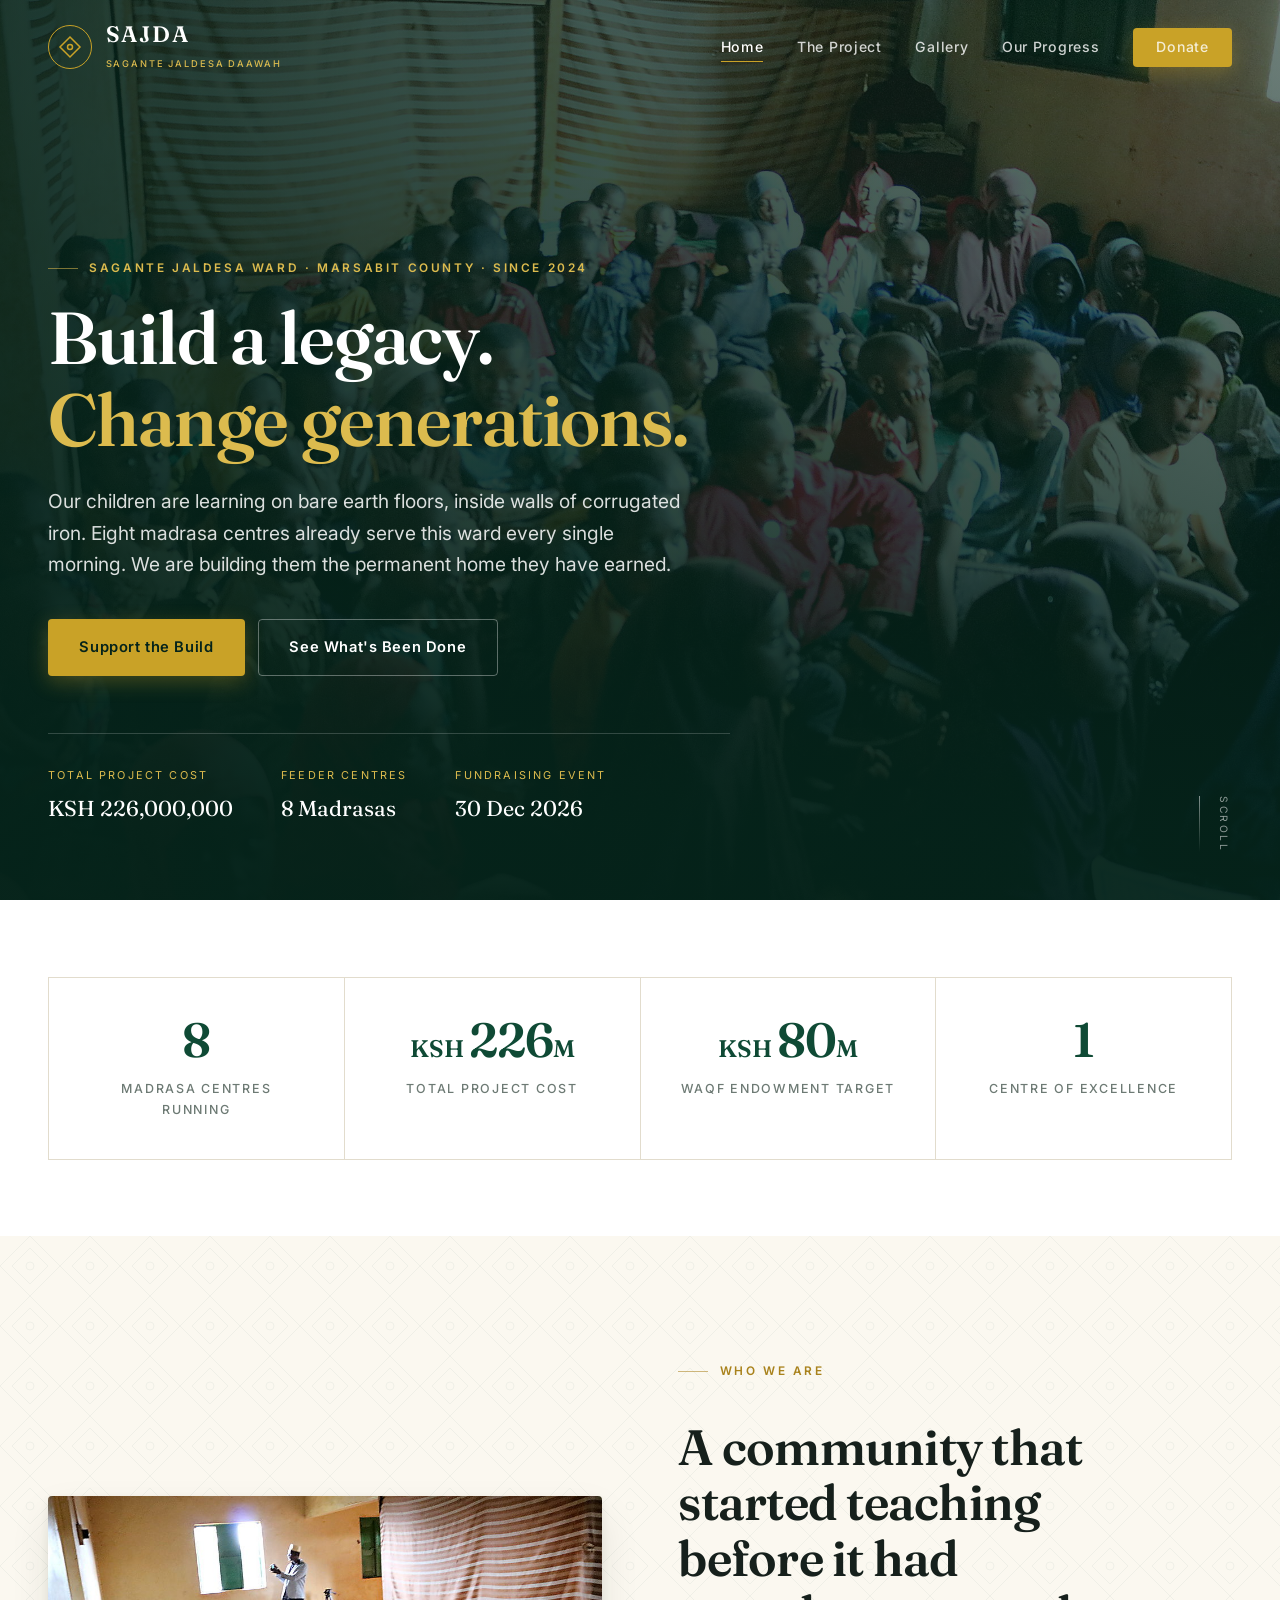
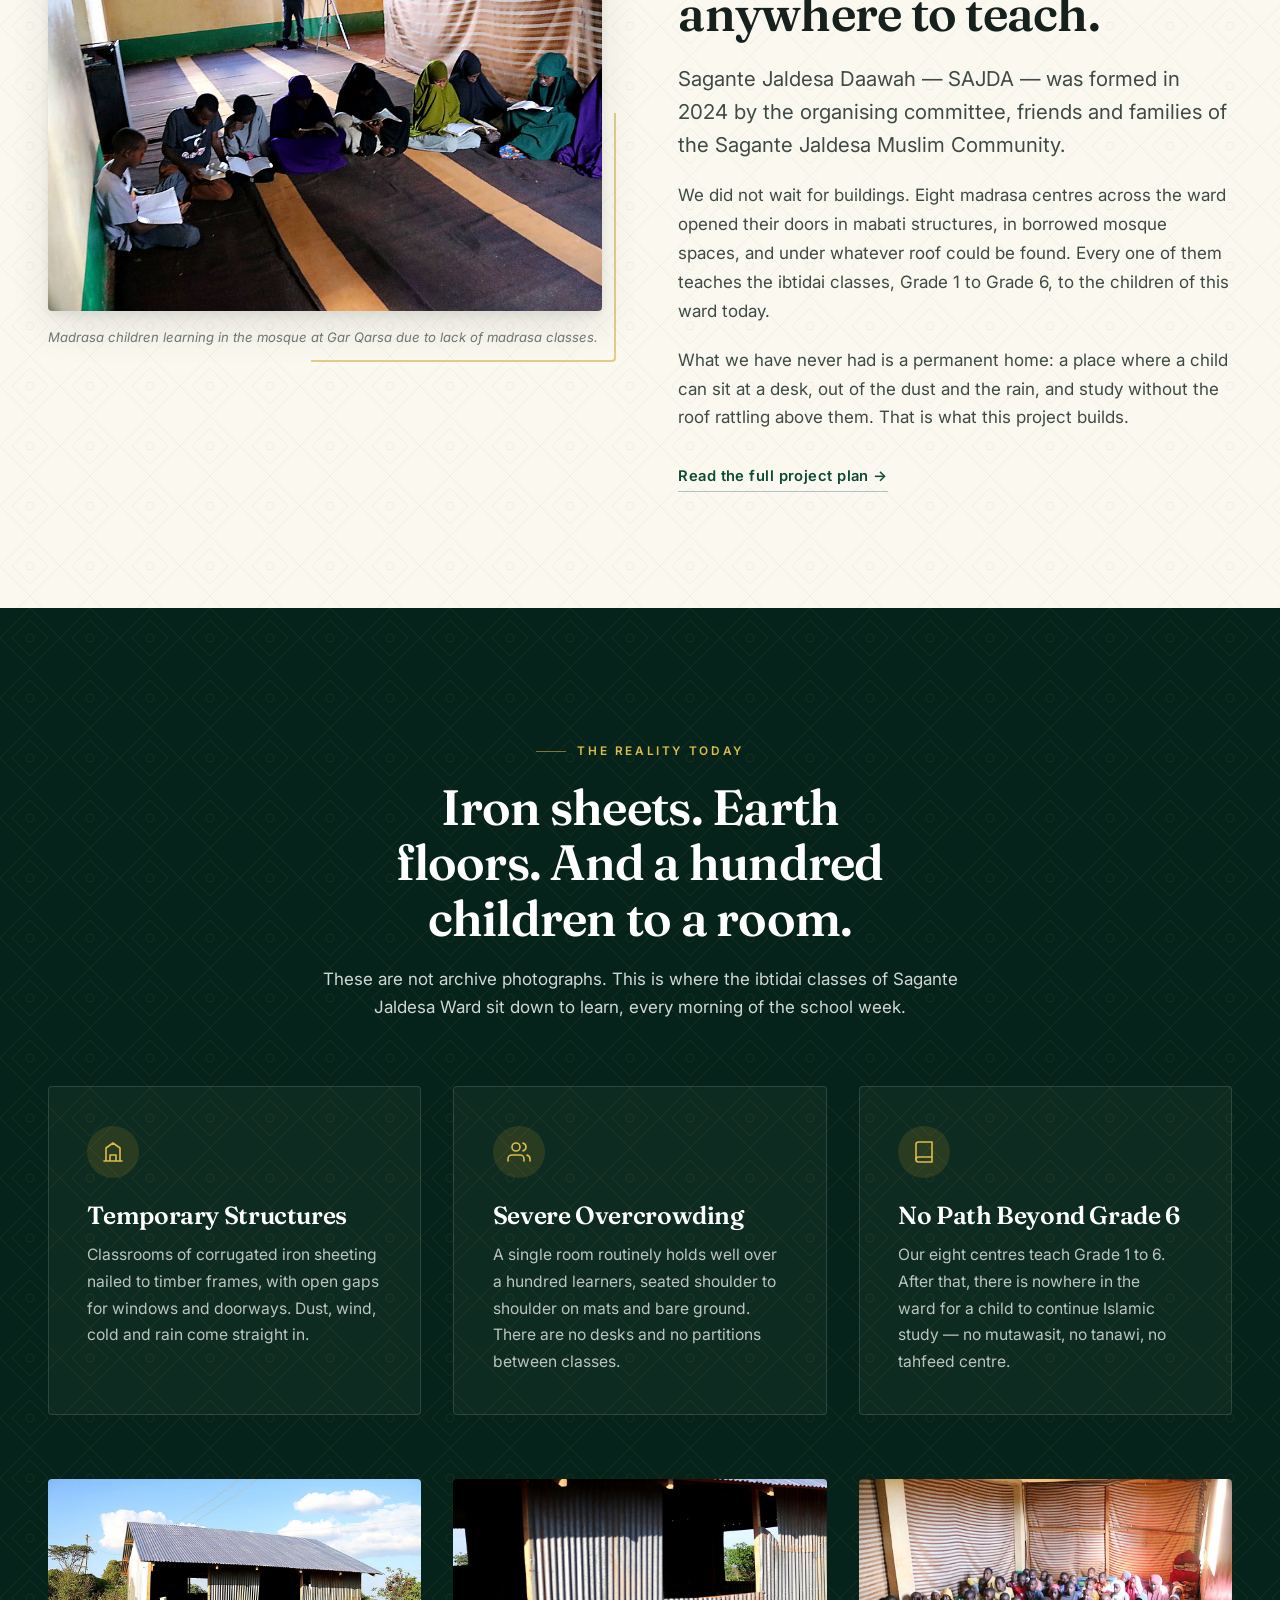
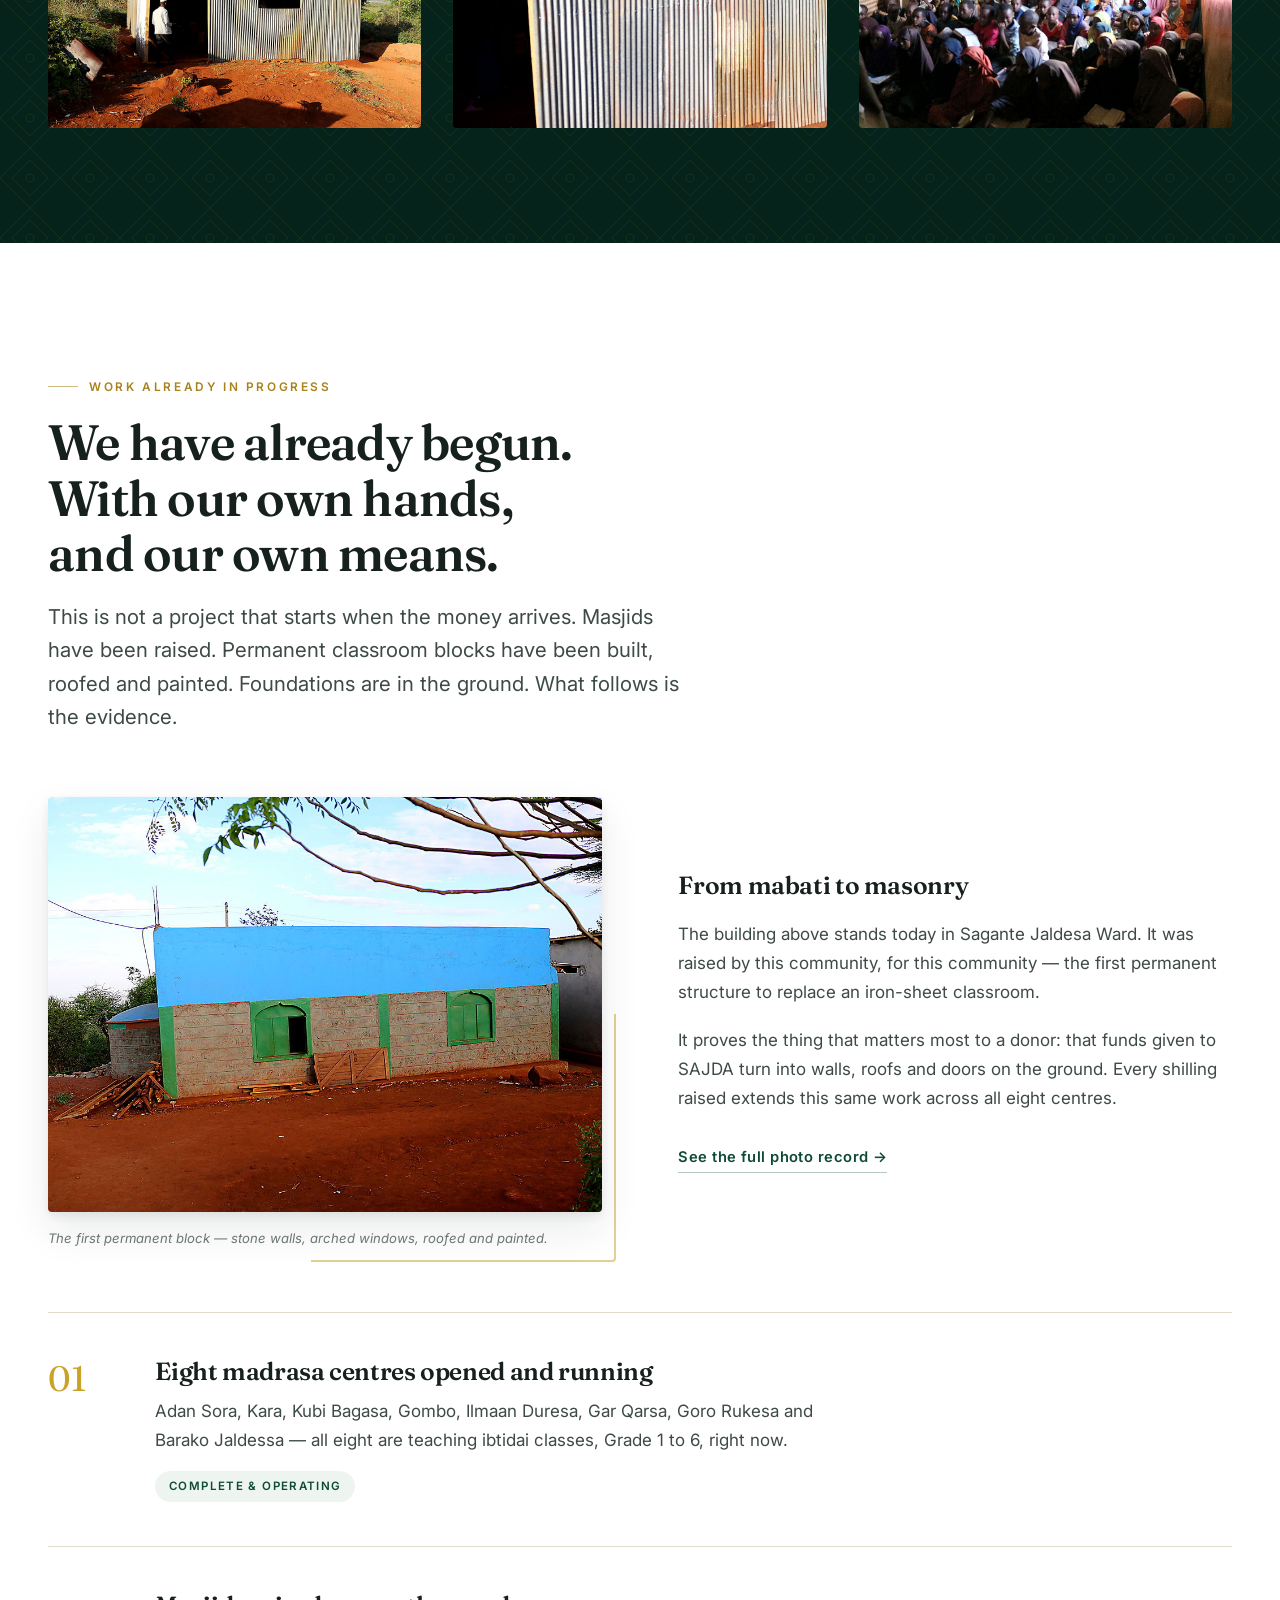
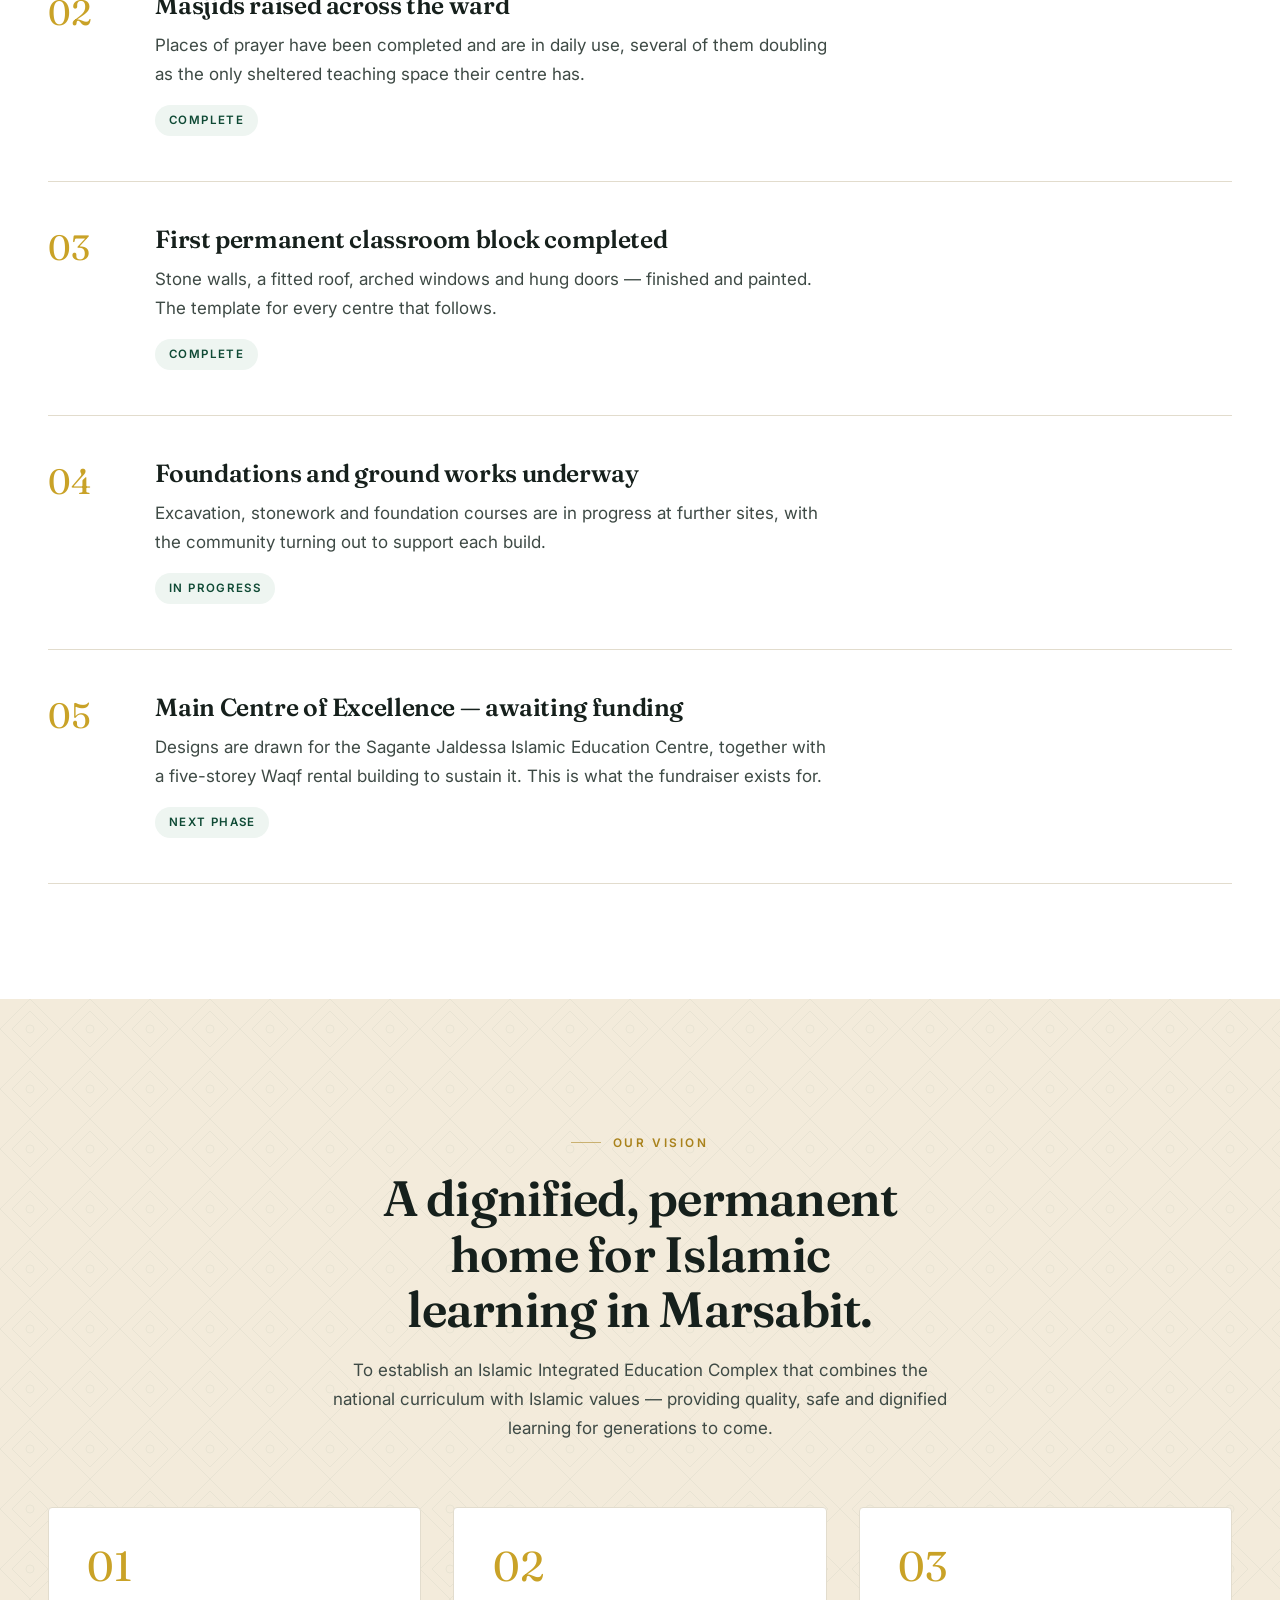
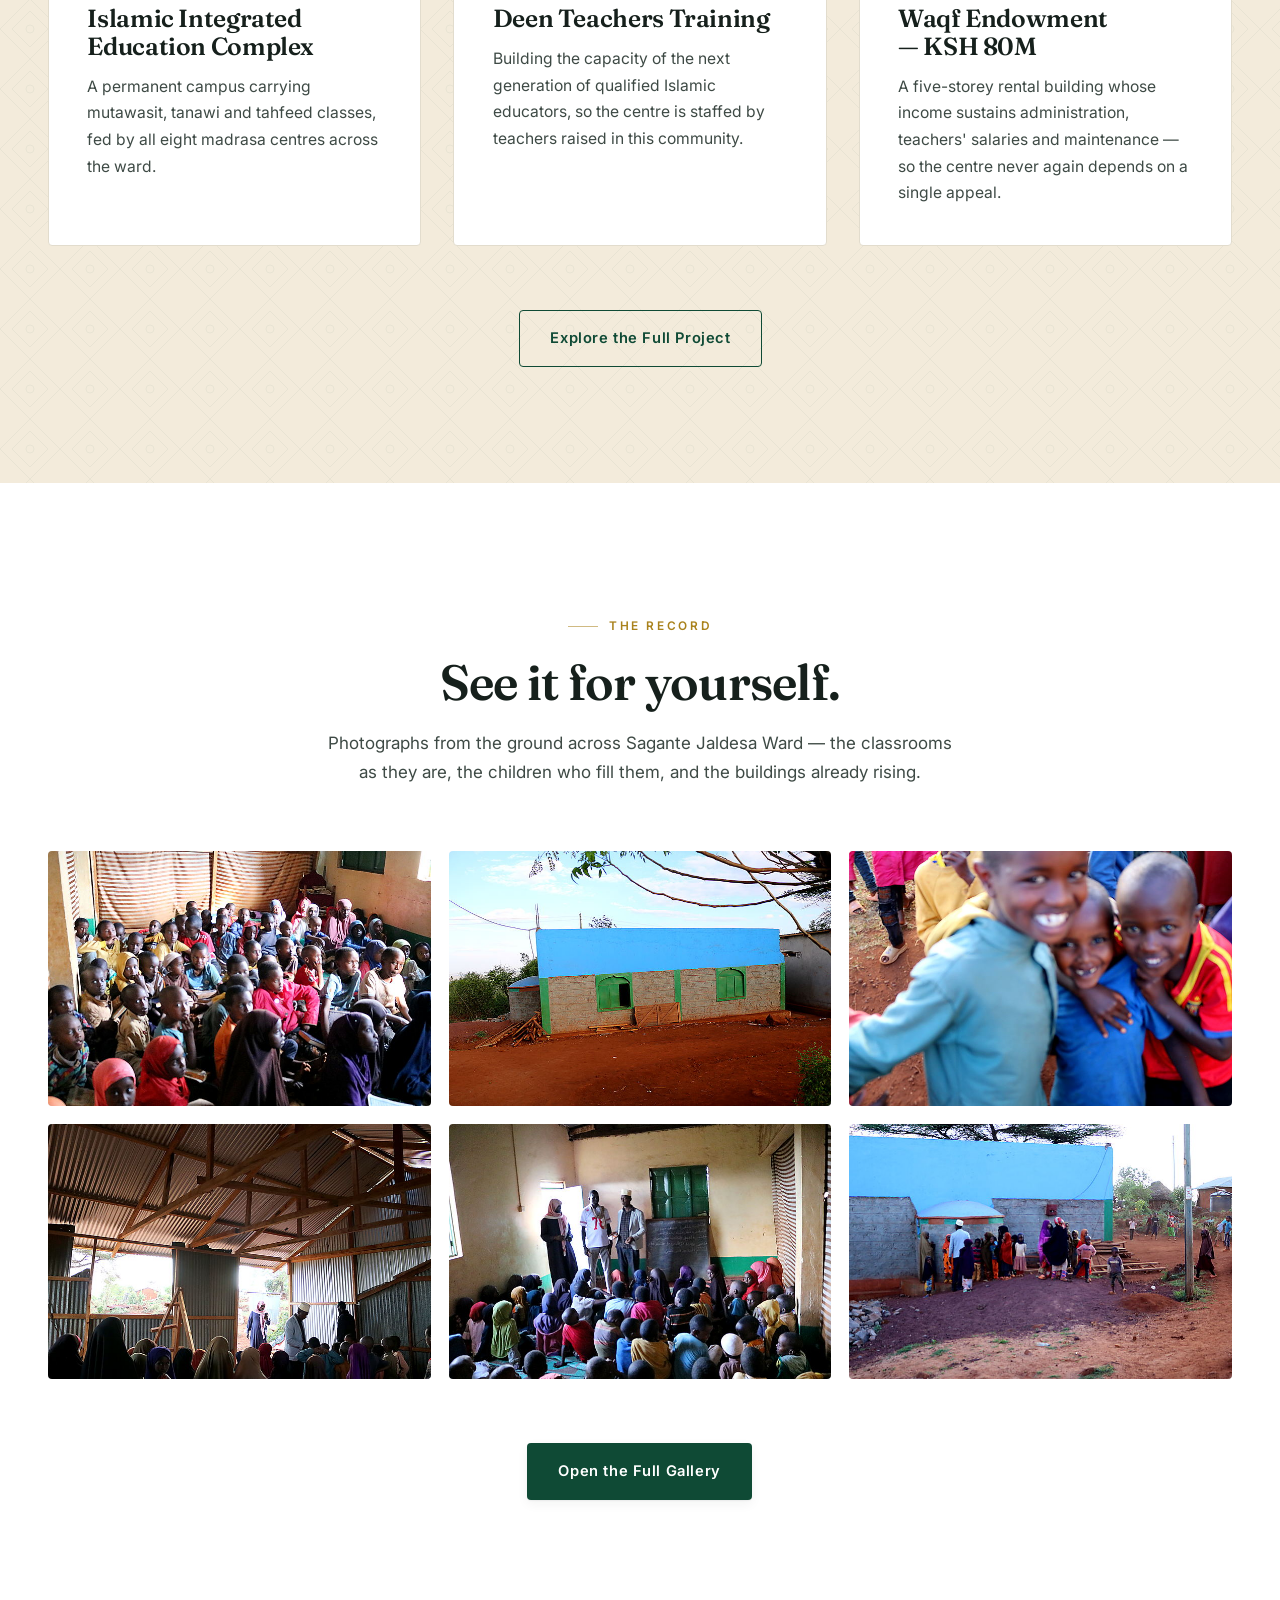
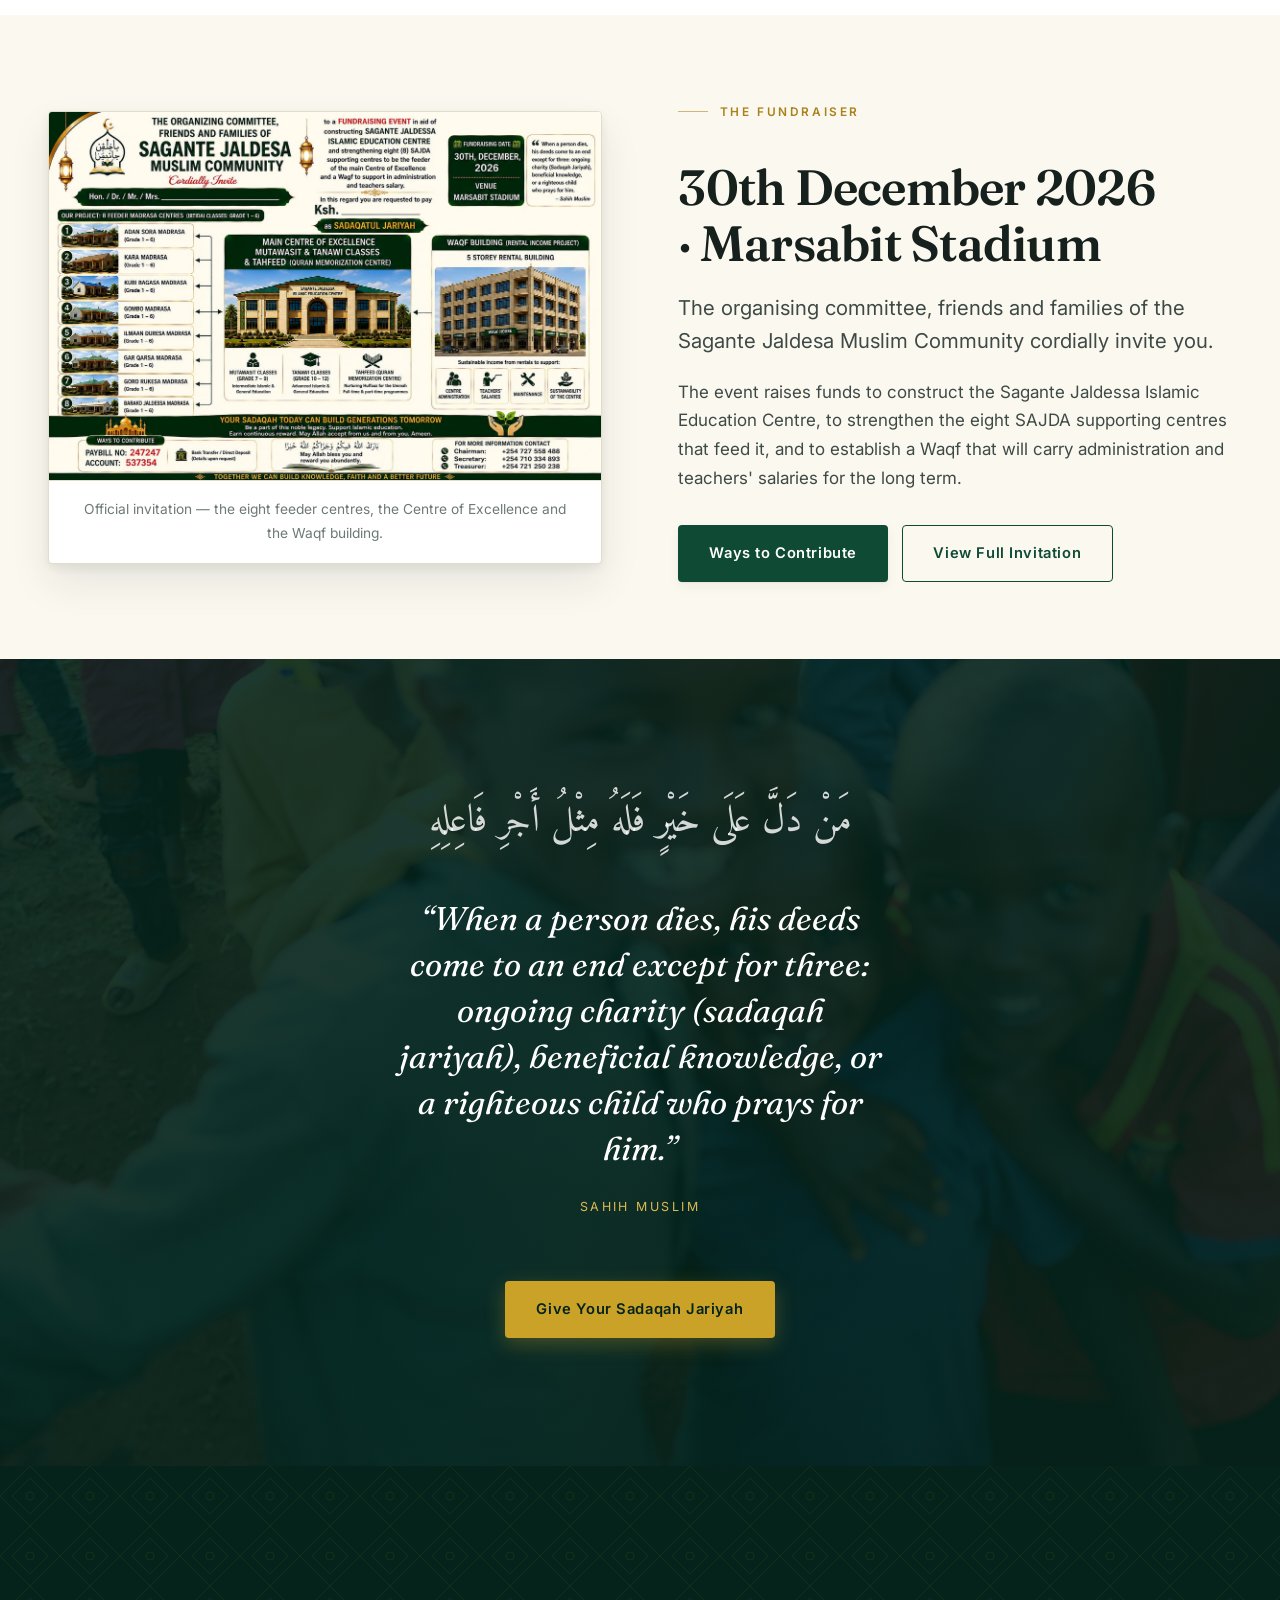
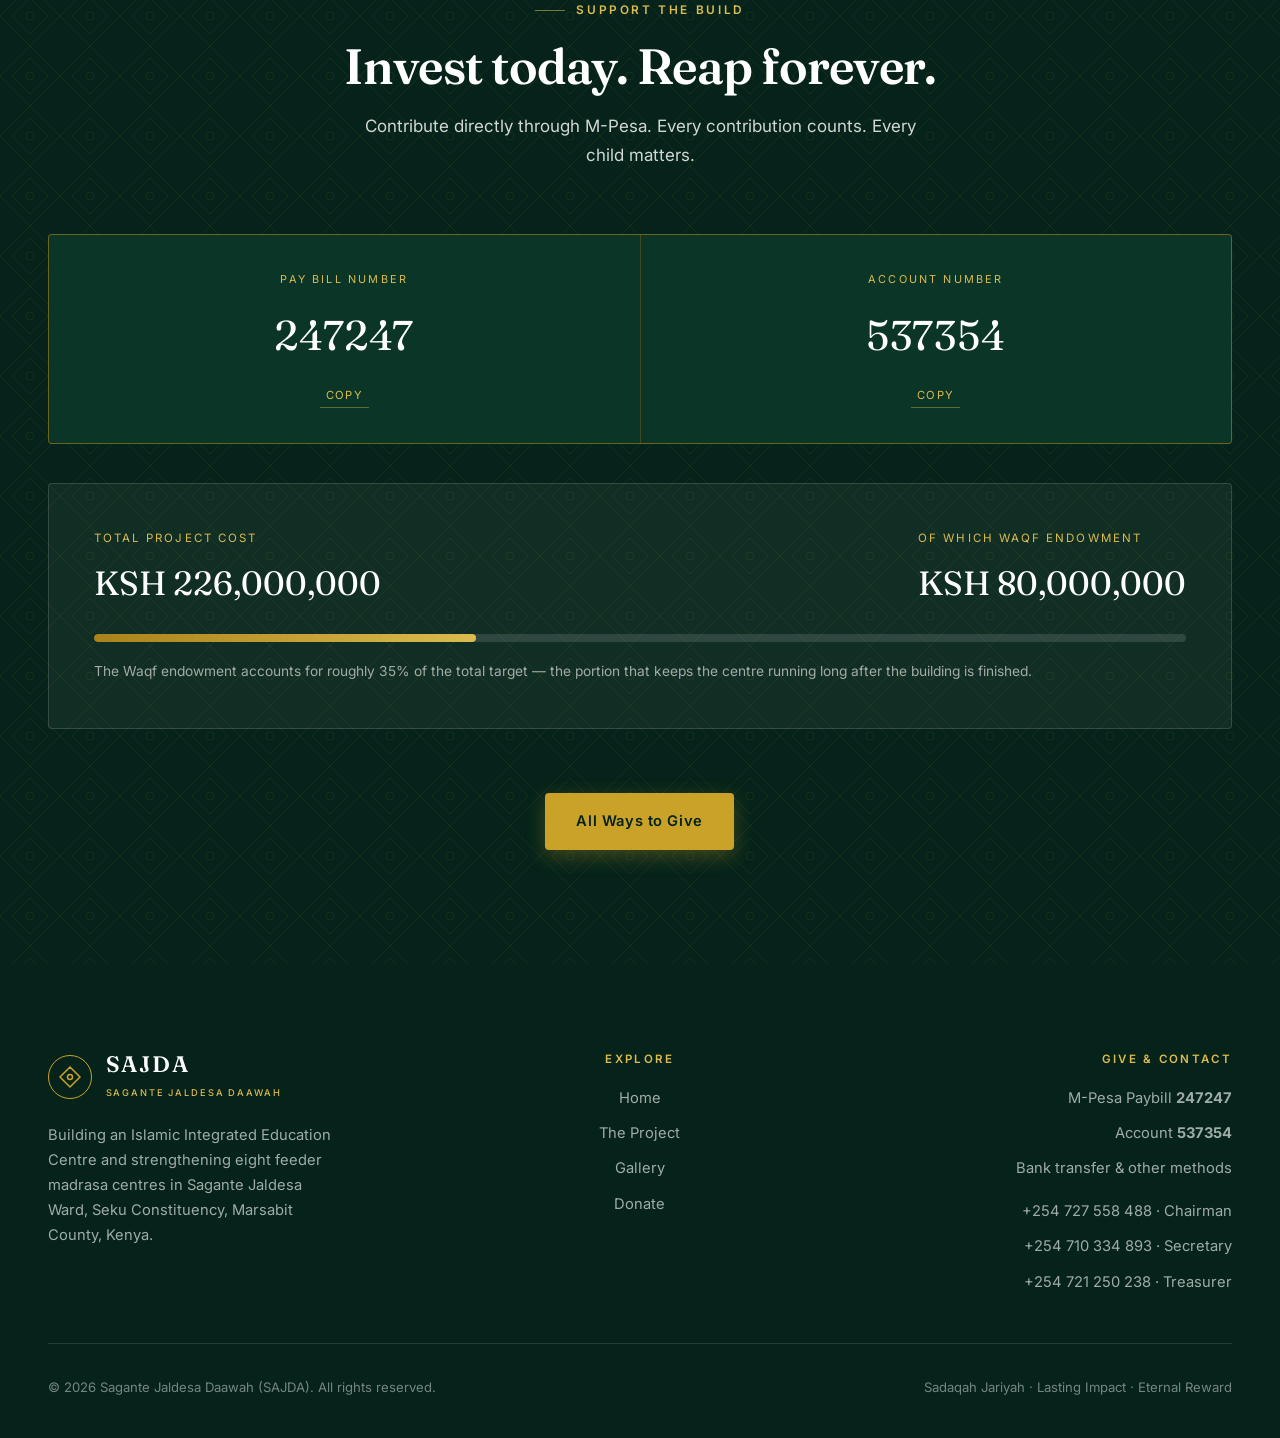
==== commit ff06115e: "Correct Gar Qarsa photo caption" ====
--- a/index.html
+++ b/index.html
@@ -1,5 +1,5 @@
 <!DOCTYPE html>
-<html lang="en">
+<html  lang="en">
 <head>
 <meta charset="utf-8">
 <meta name="viewport" content="width=device-width, initial-scale=1">
@@ -122,8 +122,8 @@
     <div class="wrap">
       <div class="split">
         <figure class="split__media" data-reveal>
-          <img src="assets/img/med/IMG_0595.jpg" width="1100" height="734" decoding="async" alt="Pupils seated on mats studying from their books on the floor of a madrasa classroom" loading="lazy">
-          <figcaption>Ibtidai pupils at study on the classroom floor, Sagante Jaldesa Ward.</figcaption>
+          <img src="assets/img/med/IMG_0595.jpg" width="1100" height="734" decoding="async" alt="Children seated on mats studying from their books on the floor of the mosque at Gar Qarsa" loading="lazy">
+          <figcaption>Madrasa children learning in the mosque at Gar Qarsa due to lack of madrasa classes.</figcaption>
         </figure>
 
         <div class="split__body" data-reveal data-delay="1">
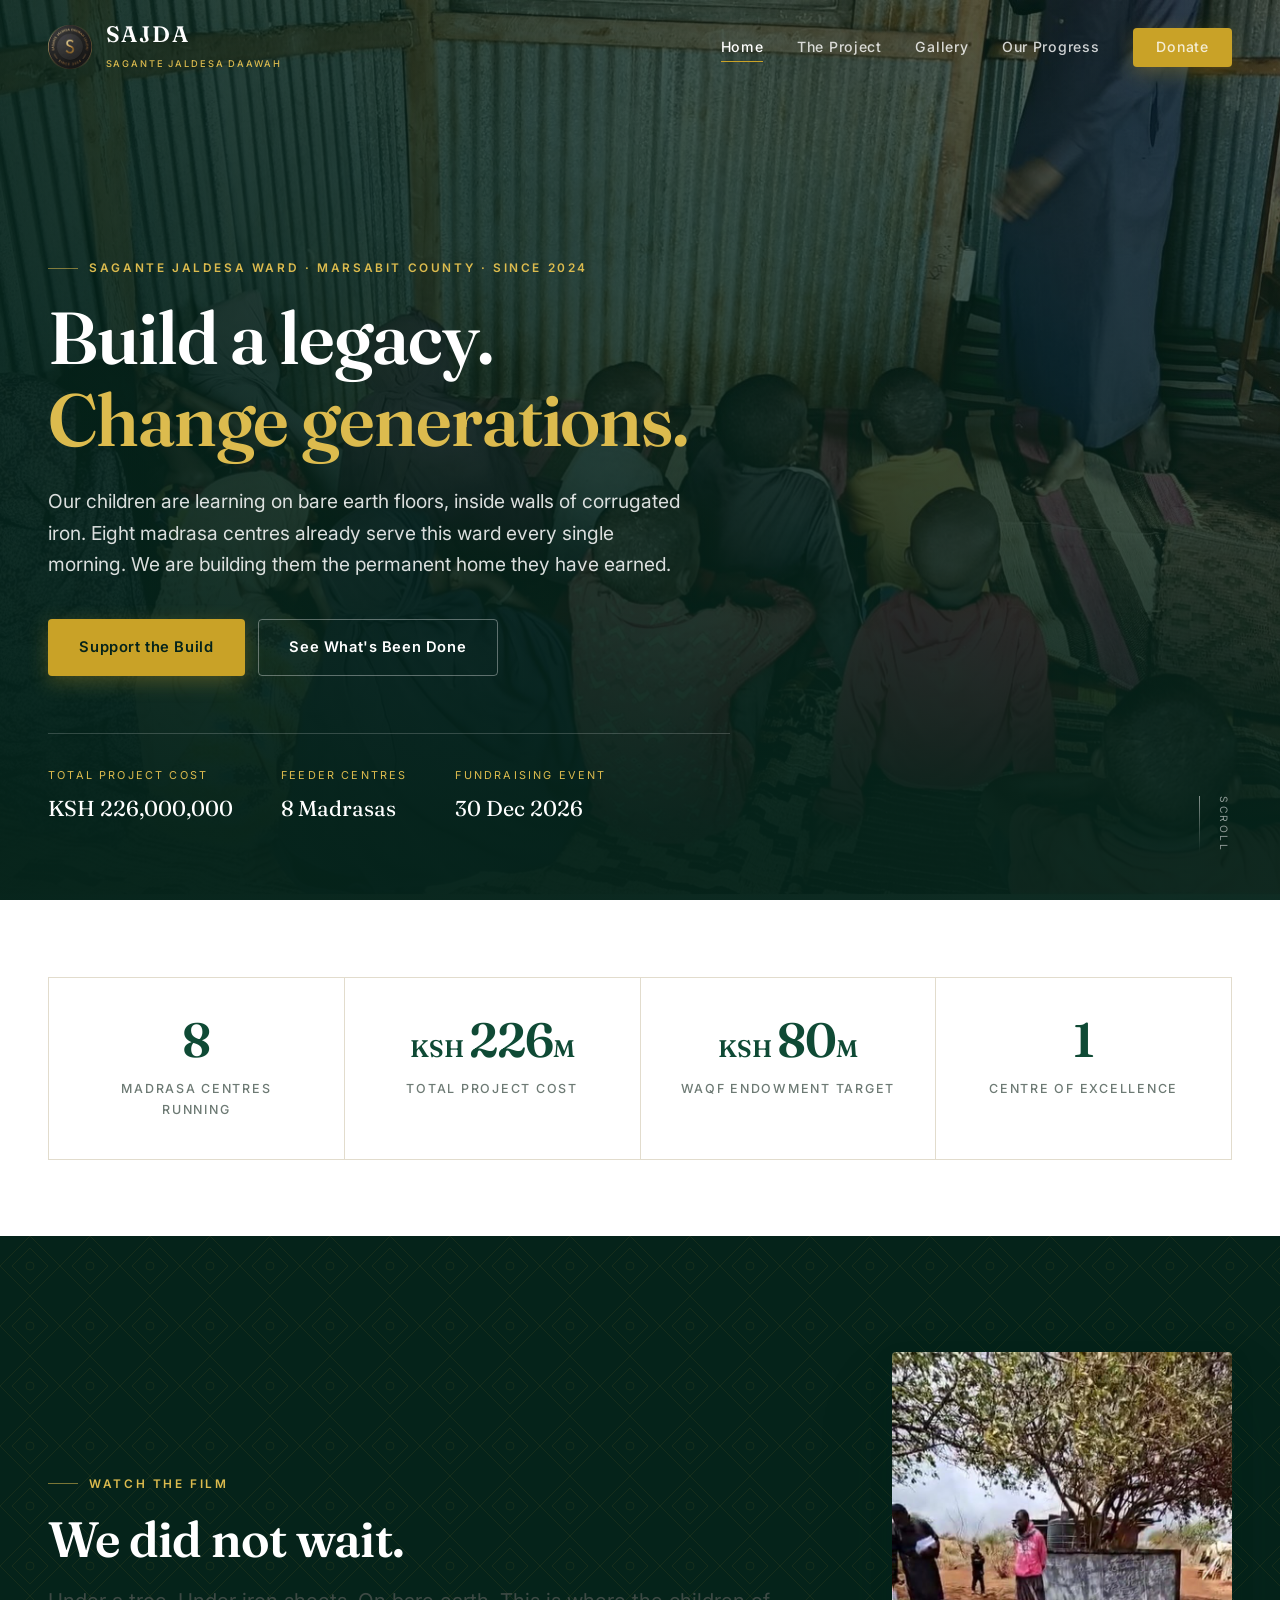
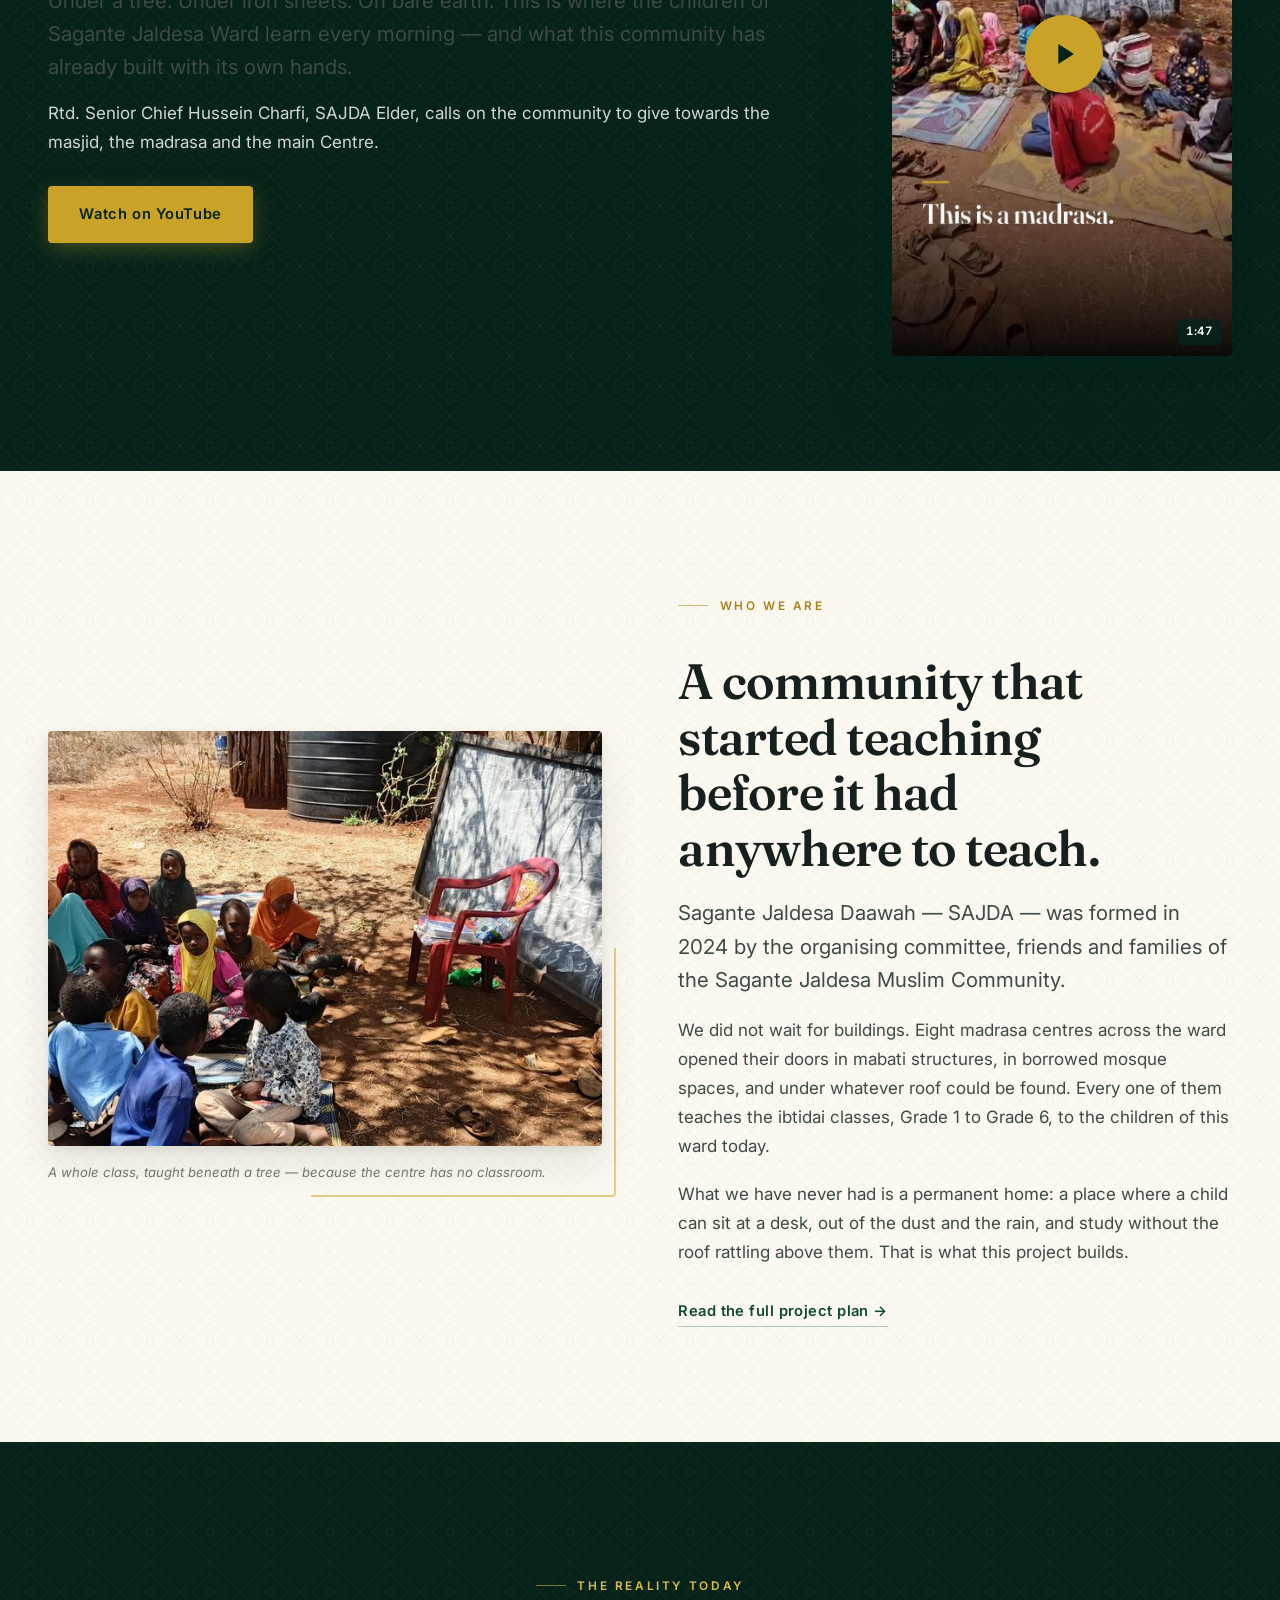
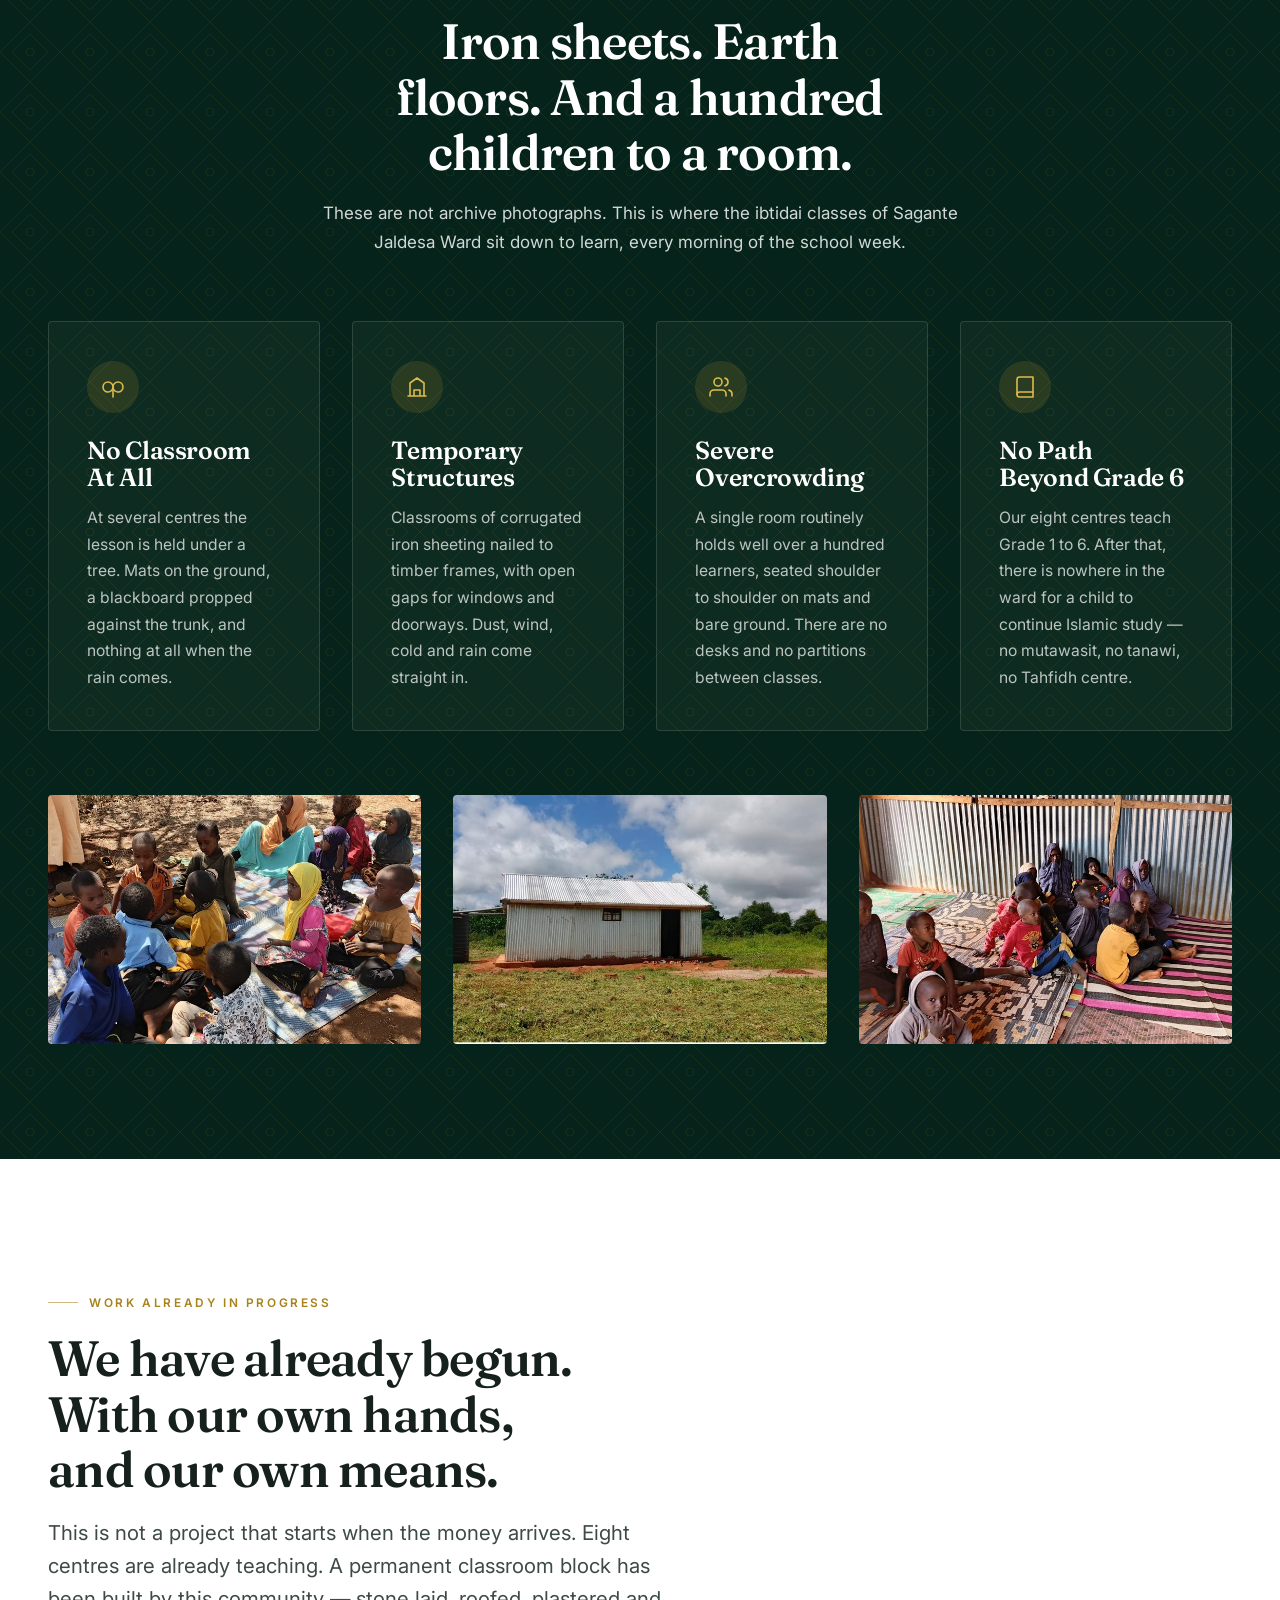
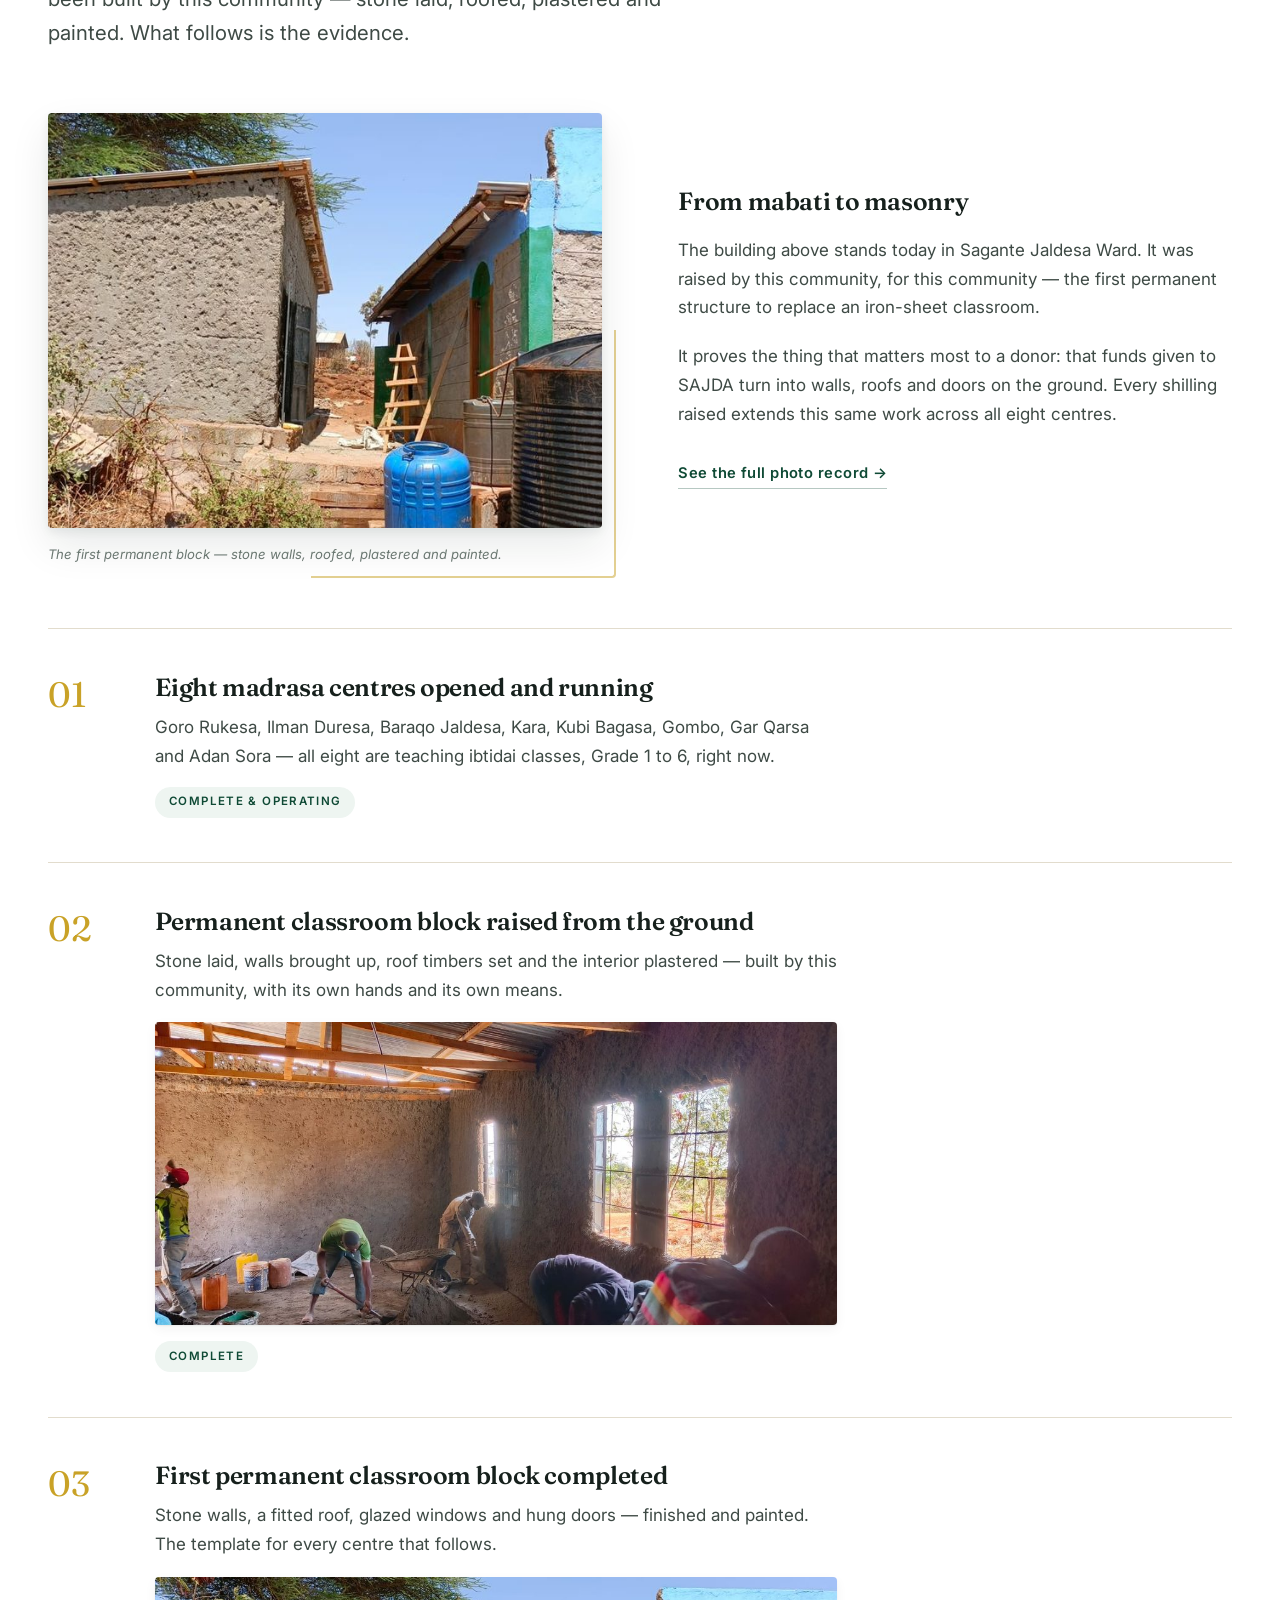
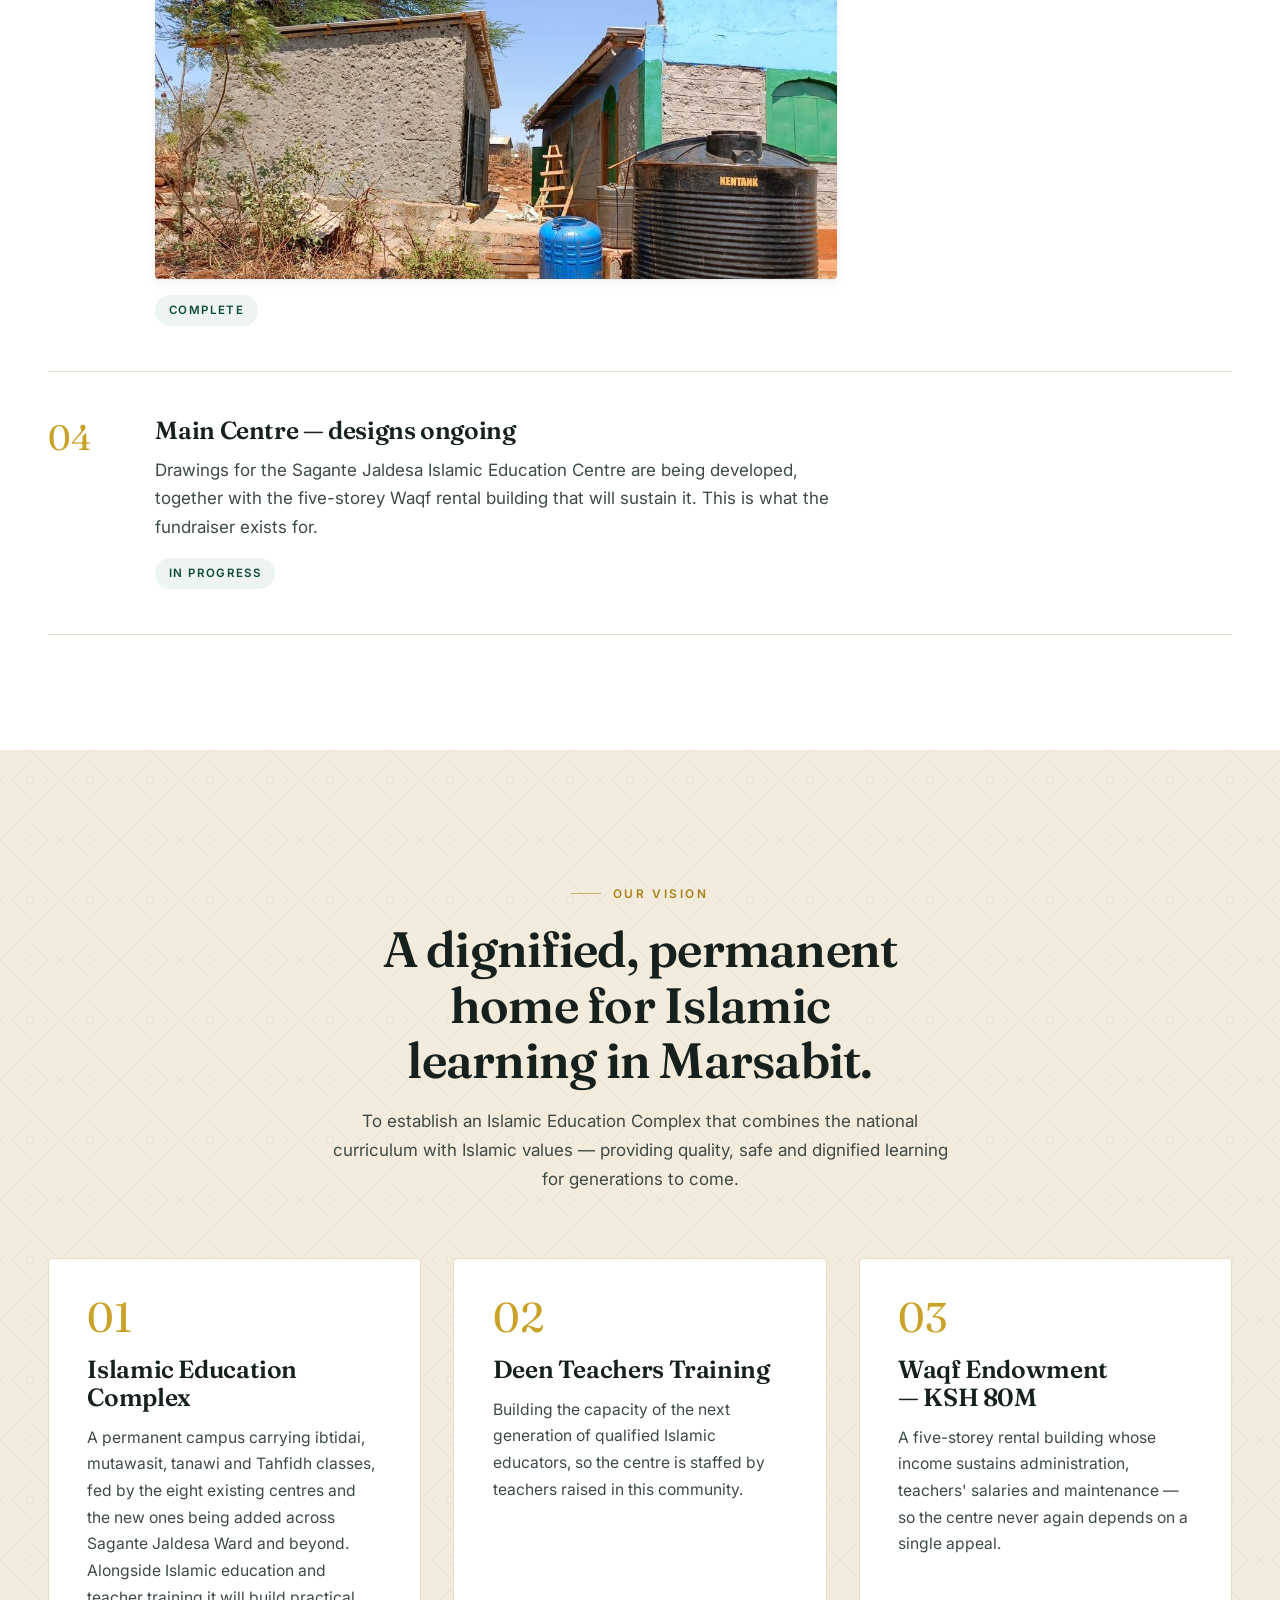
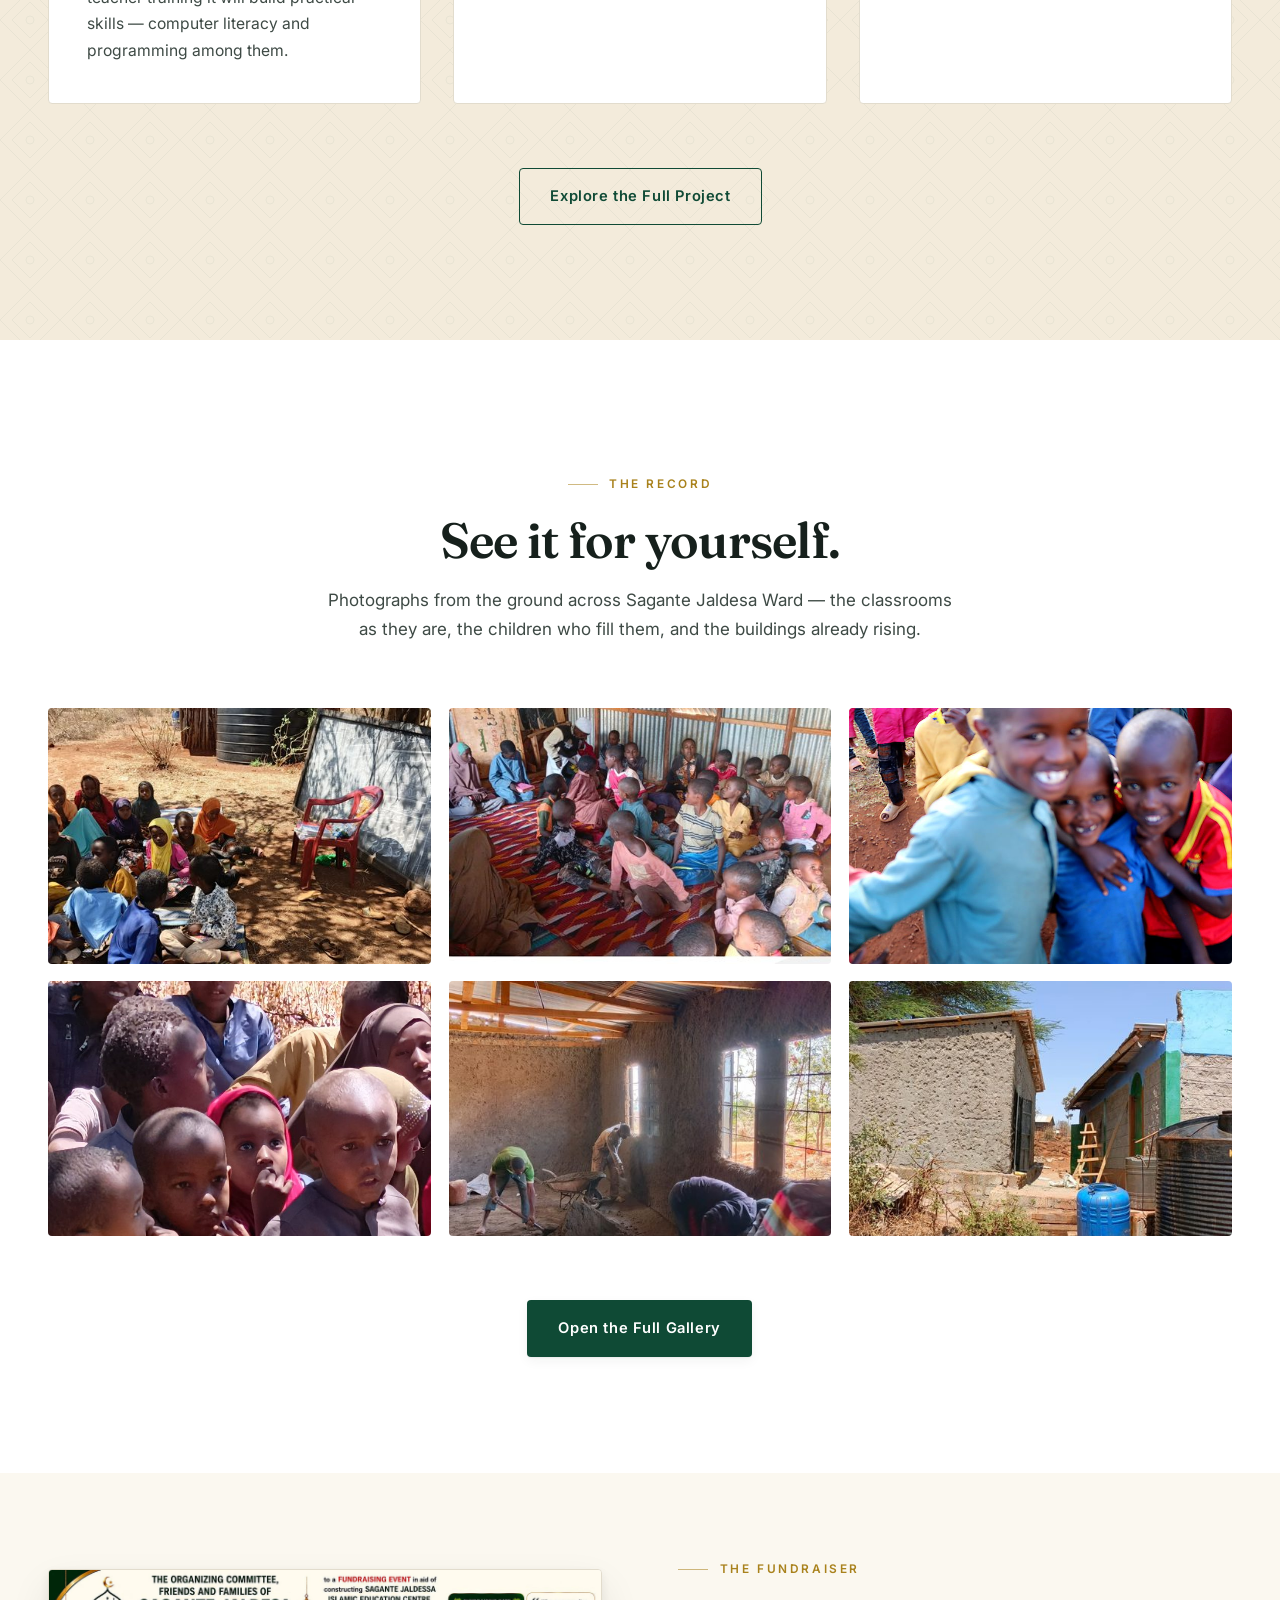
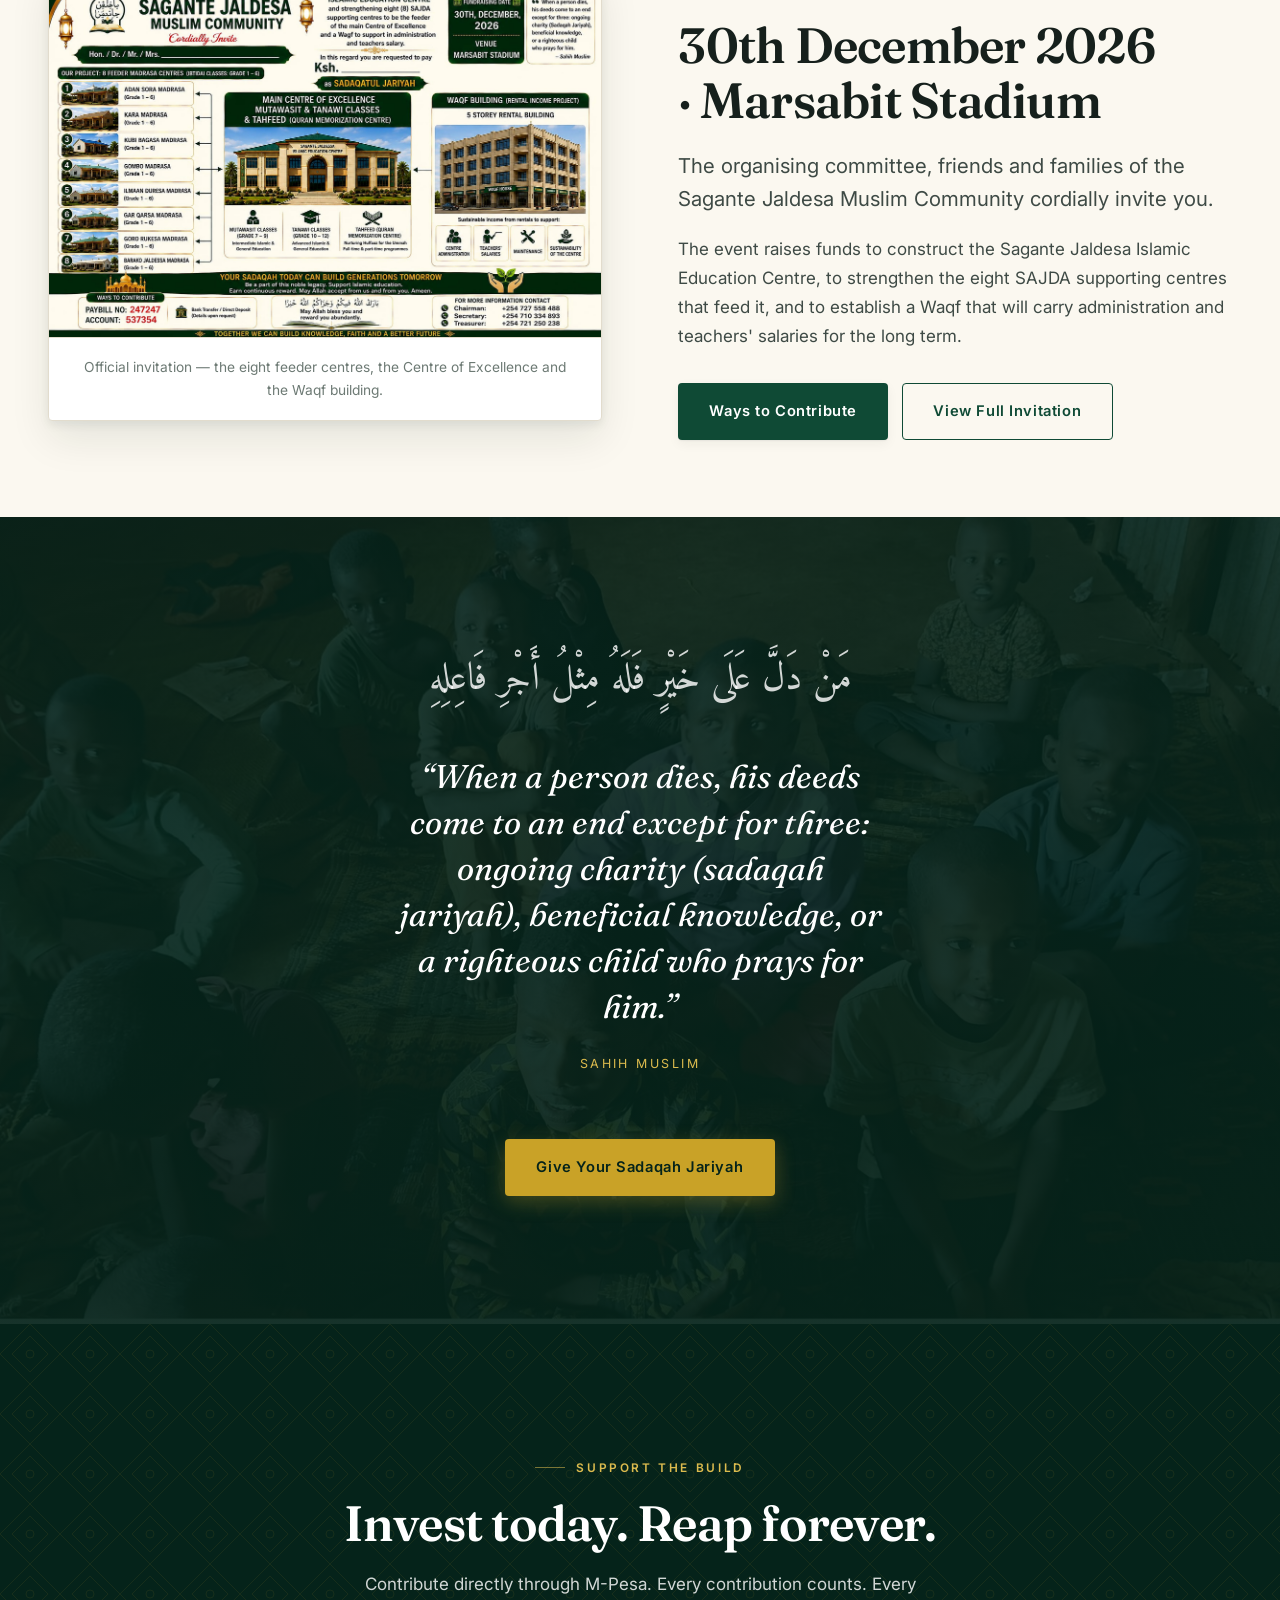
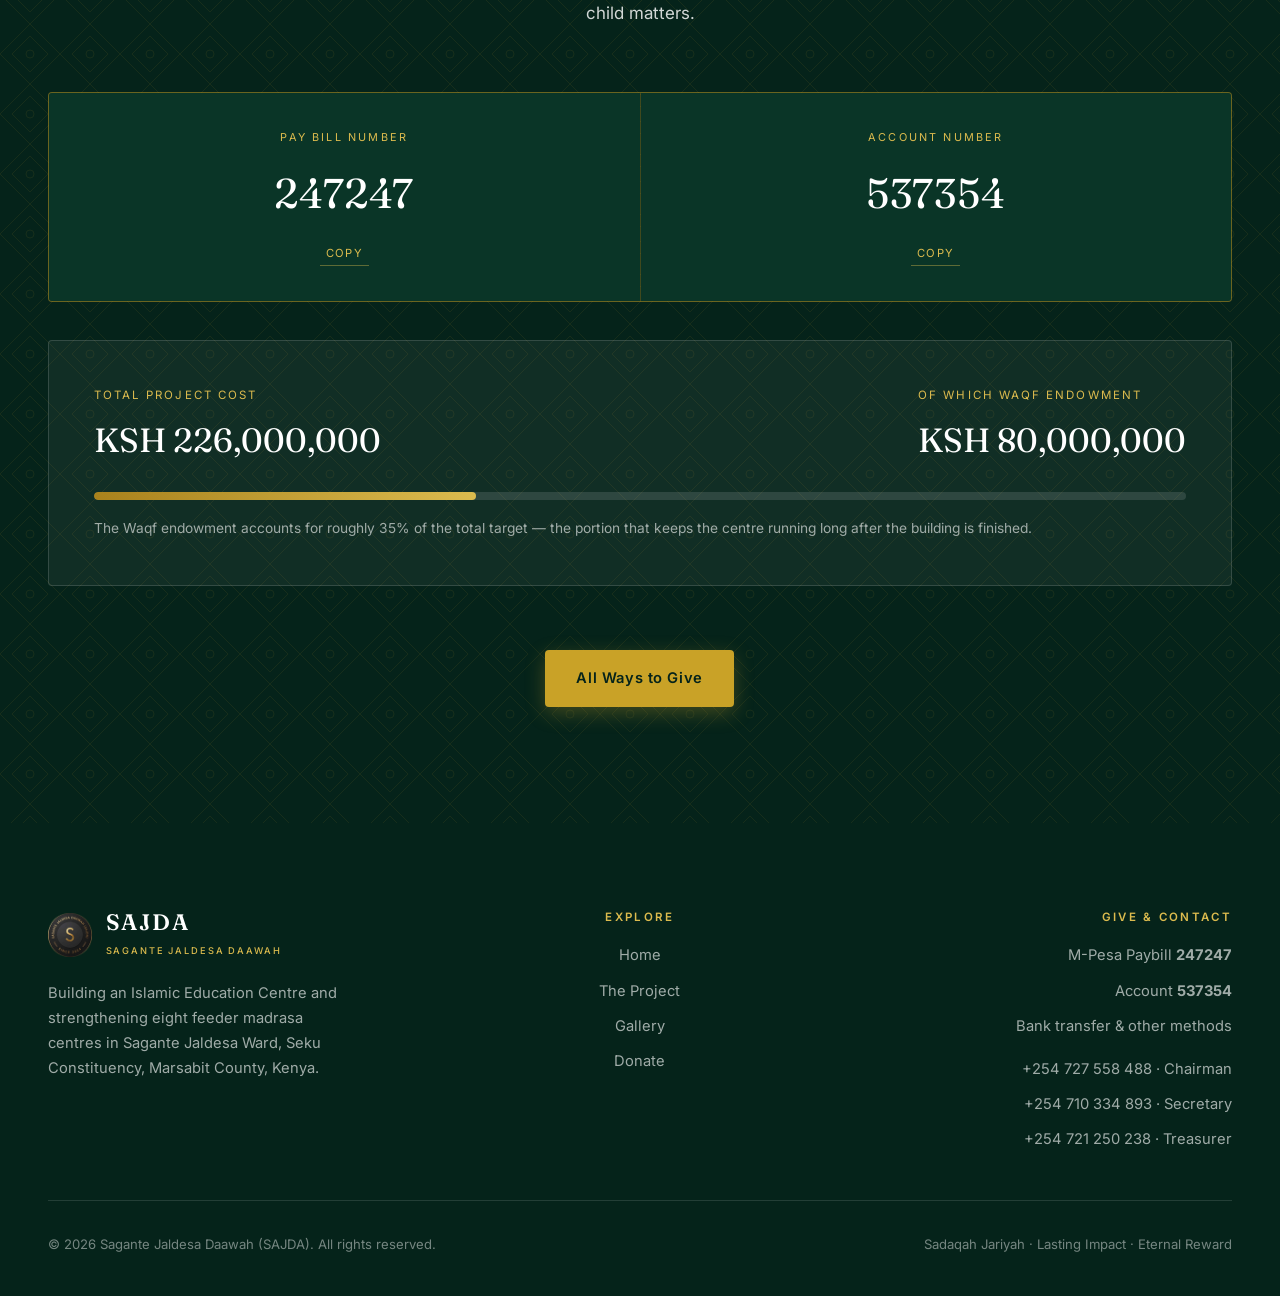
==== commit 9a947fe1: "Add the film, new photography and corrected terminology Film - Link the SAJDA film on the homepage: " ====
--- a/index.html
+++ b/index.html
@@ -4,7 +4,7 @@
 <meta charset="utf-8">
 <meta name="viewport" content="width=device-width, initial-scale=1">
 <title>SAJDA — Sagante Jaldesa Daawah | Building a Home for Islamic Education in Marsabit</title>
-<meta name="description" content="SAJDA is building an Islamic Integrated Education Centre and strengthening eight feeder madrasa centres in Sagante Jaldesa Ward, Marsabit County, Kenya. See the work already done and support the build.">
+<meta name="description" content="SAJDA is building an Islamic Education Centre and strengthening eight feeder madrasa centres in Sagante Jaldesa Ward, Marsabit County, Kenya. See the work already done and support the build.">
 <meta name="theme-color" content="#05231a">
 
 <meta property="og:type" content="website">
@@ -16,7 +16,7 @@
 <link rel="preconnect" href="https://fonts.gstatic.com" crossorigin>
 <link href="https://fonts.googleapis.com/css2?family=Fraunces:ital,opsz,wght@0,9..144,400..700;1,9..144,400..600&family=Inter:wght@400;500;600&family=Amiri:wght@400;700&display=swap" rel="stylesheet">
 <link rel="stylesheet" href="assets/css/styles.css">
-<link rel="icon" href="data:image/svg+xml,%3Csvg xmlns='http://www.w3.org/2000/svg' viewBox='0 0 32 32'%3E%3Crect width='32' height='32' fill='%2305231a'/%3E%3Cpath d='M16 5l11 11-11 11L5 16z' fill='none' stroke='%23c9a227' stroke-width='2'/%3E%3C/svg%3E">
+<link rel="icon" type="image/png" href="assets/img/logo-96.png">
 </head>
 <body>
 
@@ -25,10 +25,8 @@
 <header class="site-header">
   <nav class="wrap wrap--wide nav" aria-label="Main">
     <a class="brand" href="index.html">
-      <span class="brand__mark" aria-hidden="true">
-        <svg viewBox="0 0 24 24" fill="none" stroke="#c9a227" stroke-width="1.5">
-          <path d="M12 2l10 10-10 10L2 12z"/><circle cx="12" cy="12" r="2.5"/>
-        </svg>
+      <span class="brand__mark">
+        <img src="assets/img/logo-96.png" alt="SAJDA — Sagante Jaldesa Daawah" width="48" height="48" decoding="async">
       </span>
       <span>
         <span class="brand__name">SAJDA</span>
@@ -117,13 +115,49 @@
     </div>
   </section>
 
+  <!-- ================= THE FILM ================= -->
+  <section class="section--dark pattern-bg" id="film">
+    <div class="wrap">
+      <div class="film">
+        <div class="film__body" data-reveal>
+          <p class="eyebrow eyebrow--light">Watch the film</p>
+          <h2>We did not wait.</h2>
+          <p class="lede">
+            Under a tree. Under iron sheets. On bare earth. This is where the children of
+            Sagante Jaldesa Ward learn every morning &mdash; and what this community has
+            already built with its own hands.
+          </p>
+          <p>
+            Rtd. Senior Chief Hussein Charfi, SAJDA Elder, calls on the community to give
+            towards the masjid, the madrasa and the main Centre.
+          </p>
+          <a class="btn btn--gold" href="https://www.youtube.com/shorts/RKYIf7L-pLo"
+             target="_blank" rel="noopener">Watch on YouTube</a>
+        </div>
+
+        <a class="film__poster" data-reveal data-delay="1"
+           href="https://www.youtube.com/shorts/RKYIf7L-pLo"
+           target="_blank" rel="noopener"
+           aria-label="Watch the SAJDA film on YouTube (1 minute 47 seconds)">
+          <img src="assets/img/film-poster.jpg" width="720" height="1280" loading="lazy"
+               decoding="async"
+               alt="Children of a madrasa class seated on mats beneath a tree, with the words: This is a madrasa">
+          <span class="film__play" aria-hidden="true">
+            <svg viewBox="0 0 24 24" fill="currentColor"><path d="M8 5v14l11-7z"/></svg>
+          </span>
+          <span class="film__time" aria-hidden="true">1:47</span>
+        </a>
+      </div>
+    </div>
+  </section>
+
   <!-- ================= WHO WE ARE ================= -->
   <section class="section--cream pattern-bg">
     <div class="wrap">
       <div class="split">
         <figure class="split__media" data-reveal>
-          <img src="assets/img/med/IMG_0595.jpg" width="1100" height="734" decoding="async" alt="Children seated on mats studying from their books on the floor of the mosque at Gar Qarsa" loading="lazy">
-          <figcaption>Madrasa children learning in the mosque at Gar Qarsa due to lack of madrasa classes.</figcaption>
+          <img src="assets/img/med/under-tree-class.jpg" width="1100" height="479" decoding="async" alt="A madrasa class seated on mats beneath a tree, with a blackboard propped against the trunk" loading="lazy">
+          <figcaption>A whole class, taught beneath a tree — because the centre has no classroom.</figcaption>
         </figure>
 
         <div class="split__body" data-reveal data-delay="1">
@@ -162,8 +196,22 @@
         </p>
       </div>
 
-      <div class="grid grid--3">
+      <div class="grid grid--4">
         <article class="card card--dark" data-reveal>
+          <div class="card__icon" aria-hidden="true">
+            <svg viewBox="0 0 24 24" fill="none" stroke="currentColor" stroke-width="1.6" stroke-linecap="round" stroke-linejoin="round">
+              <path d="M12 22V12"/><path d="M12 12a5 5 0 0 1 5-5 5 5 0 0 1 .6 9.96A5 5 0 0 1 12 12z"/>
+              <path d="M12 12a5 5 0 0 0-5-5 5 5 0 0 0-.6 9.96A5 5 0 0 0 12 12z"/>
+            </svg>
+          </div>
+          <h3>No Classroom At All</h3>
+          <p>
+            At several centres the lesson is held under a tree. Mats on the ground, a blackboard
+            propped against the trunk, and nothing at all when the rain comes.
+          </p>
+        </article>
+
+        <article class="card card--dark" data-reveal data-delay="1">
           <div class="card__icon" aria-hidden="true">
             <svg viewBox="0 0 24 24" fill="none" stroke="currentColor" stroke-width="1.6" stroke-linecap="round" stroke-linejoin="round">
               <path d="M3 21h18M5 21V8l7-5 7 5v13M9 21v-6h6v6"/>
@@ -176,7 +224,7 @@
           </p>
         </article>
 
-        <article class="card card--dark" data-reveal data-delay="1">
+        <article class="card card--dark" data-reveal data-delay="2">
           <div class="card__icon" aria-hidden="true">
             <svg viewBox="0 0 24 24" fill="none" stroke="currentColor" stroke-width="1.6" stroke-linecap="round" stroke-linejoin="round">
               <path d="M17 21v-2a4 4 0 0 0-4-4H5a4 4 0 0 0-4 4v2"/><circle cx="9" cy="7" r="4"/>
@@ -190,7 +238,7 @@
           </p>
         </article>
 
-        <article class="card card--dark" data-reveal data-delay="2">
+        <article class="card card--dark" data-reveal data-delay="3">
           <div class="card__icon" aria-hidden="true">
             <svg viewBox="0 0 24 24" fill="none" stroke="currentColor" stroke-width="1.6" stroke-linecap="round" stroke-linejoin="round">
               <path d="M4 19.5A2.5 2.5 0 0 1 6.5 17H20"/><path d="M6.5 2H20v20H6.5A2.5 2.5 0 0 1 4 19.5v-15A2.5 2.5 0 0 1 6.5 2z"/>
@@ -199,20 +247,20 @@
           <h3>No Path Beyond Grade 6</h3>
           <p>
             Our eight centres teach Grade 1 to 6. After that, there is nowhere in the ward for a
-            child to continue Islamic study — no mutawasit, no tanawi, no tahfeed centre.
+            child to continue Islamic study — no mutawasit, no tanawi, no Tahfidh centre.
           </p>
         </article>
       </div>
 
       <div class="grid grid--3 mt-lg">
         <figure data-reveal>
-          <img src="assets/img/med/IMG_0723.jpg" width="1100" height="734" decoding="async" alt="A classroom built from corrugated iron sheets and timber props on bare red earth" loading="lazy" style="border-radius:4px;aspect-ratio:3/2;object-fit:cover;width:100%">
+          <img src="assets/img/med/under-tree-mats.jpg" width="1100" height="734" decoding="async" alt="A class seated on mats in the shade of a tree, with no building at all" loading="lazy" style="border-radius:4px;aspect-ratio:3/2;object-fit:cover;width:100%">
         </figure>
         <figure data-reveal data-delay="1">
-          <img src="assets/img/med/IMG_0719.jpg" width="1100" height="734" decoding="async" alt="Gaps between iron sheets in a classroom wall, open to the weather" loading="lazy" style="border-radius:4px;aspect-ratio:3/2;object-fit:cover;width:100%">
+          <img src="assets/img/med/mabati-exterior.jpg" width="1100" height="734" decoding="async" alt="An iron-sheet classroom standing alone on open ground" loading="lazy" style="border-radius:4px;aspect-ratio:3/2;object-fit:cover;width:100%">
         </figure>
         <figure data-reveal data-delay="2">
-          <img src="assets/img/med/IMG_0619.jpg" width="1100" height="734" decoding="async" alt="A madrasa hall packed wall to wall with seated children" loading="lazy" style="border-radius:4px;aspect-ratio:3/2;object-fit:cover;width:100%">
+          <img src="assets/img/med/mabati-crowded.jpg" width="1100" height="734" decoding="async" alt="A madrasa room packed wall to wall with seated children" loading="lazy" style="border-radius:4px;aspect-ratio:3/2;object-fit:cover;width:100%">
         </figure>
       </div>
     </div>
@@ -225,16 +273,16 @@
         <p class="eyebrow">Work Already In Progress</p>
         <h2>We have already begun. With our own hands, and our own means.</h2>
         <p class="lede">
-          This is not a project that starts when the money arrives. Masjids have been raised.
-          Permanent classroom blocks have been built, roofed and painted. Foundations are in the
-          ground. What follows is the evidence.
+          This is not a project that starts when the money arrives. Eight centres are already
+          teaching. A permanent classroom block has been built by this community — stone laid,
+          roofed, plastered and painted. What follows is the evidence.
         </p>
       </div>
 
       <div class="split">
         <figure class="split__media" data-reveal>
-          <img src="assets/img/med/IMG_0779.jpg" width="1100" height="734" decoding="async" alt="A completed masonry classroom block with a blue roof and green arched windows" loading="lazy">
-          <figcaption>The first permanent block — stone walls, arched windows, roofed and painted.</figcaption>
+          <img src="assets/img/med/permanent-complete.jpg" width="1100" height="488" decoding="async" alt="The completed permanent classroom block, plastered and roofed, with a water tank alongside" loading="lazy">
+          <figcaption>The first permanent block — stone walls, roofed, plastered and painted.</figcaption>
         </figure>
 
         <div class="split__body" data-reveal data-delay="1">
@@ -259,8 +307,8 @@
           <div class="step__body">
             <h3>Eight madrasa centres opened and running</h3>
             <p>
-              Adan Sora, Kara, Kubi Bagasa, Gombo, Ilmaan Duresa, Gar Qarsa, Goro Rukesa and
-              Barako Jaldessa — all eight are teaching ibtidai classes, Grade 1 to 6, right now.
+              Goro Rukesa, Ilman Duresa, Baraqo Jaldesa, Kara, Kubi Bagasa, Gombo, Gar Qarsa
+              and Adan Sora — all eight are teaching ibtidai classes, Grade 1 to 6, right now.
             </p>
             <span class="step__tag">Complete &amp; Operating</span>
           </div>
@@ -269,11 +317,14 @@
         <article class="step" data-reveal data-delay="1">
           <div class="step__num">02</div>
           <div class="step__body">
-            <h3>Masjids raised across the ward</h3>
+            <h3>Permanent classroom block raised from the ground</h3>
             <p>
-              Places of prayer have been completed and are in daily use, several of them doubling
-              as the only sheltered teaching space their centre has.
+              Stone laid, walls brought up, roof timbers set and the interior plastered — built by
+              this community, with its own hands and its own means.
             </p>
+            <figure class="step__media">
+              <img src="assets/img/med/permanent-under-construction.jpg" alt="The interior of the permanent classroom block during construction, walls being plastered" loading="lazy">
+            </figure>
             <span class="step__tag">Complete</span>
           </div>
         </article>
@@ -283,9 +334,12 @@
           <div class="step__body">
             <h3>First permanent classroom block completed</h3>
             <p>
-              Stone walls, a fitted roof, arched windows and hung doors — finished and painted.
+              Stone walls, a fitted roof, glazed windows and hung doors — finished and painted.
               The template for every centre that follows.
             </p>
+            <figure class="step__media">
+              <img src="assets/img/med/permanent-complete.jpg" alt="The completed permanent classroom block with finished walls, roof and doors" loading="lazy">
+            </figure>
             <span class="step__tag">Complete</span>
           </div>
         </article>
@@ -293,24 +347,13 @@
         <article class="step" data-reveal data-delay="3">
           <div class="step__num">04</div>
           <div class="step__body">
-            <h3>Foundations and ground works underway</h3>
+            <h3>Main Centre — designs ongoing</h3>
             <p>
-              Excavation, stonework and foundation courses are in progress at further sites, with
-              the community turning out to support each build.
+              Drawings for the Sagante Jaldesa Islamic Education Centre are being developed, together
+              with the five-storey Waqf rental building that will sustain it. This is what the
+              fundraiser exists for.
             </p>
             <span class="step__tag">In Progress</span>
-          </div>
-        </article>
-
-        <article class="step" data-reveal data-delay="4">
-          <div class="step__num">05</div>
-          <div class="step__body">
-            <h3>Main Centre of Excellence — awaiting funding</h3>
-            <p>
-              Designs are drawn for the Sagante Jaldessa Islamic Education Centre, together with a
-              five-storey Waqf rental building to sustain it. This is what the fundraiser exists for.
-            </p>
-            <span class="step__tag">Next Phase</span>
           </div>
         </article>
       </div>
@@ -324,7 +367,7 @@
         <p class="eyebrow eyebrow--center">Our Vision</p>
         <h2>A dignified, permanent home for Islamic learning in Marsabit.</h2>
         <p>
-          To establish an Islamic Integrated Education Complex that combines the national
+          To establish an Islamic Education Complex that combines the national
           curriculum with Islamic values — providing quality, safe and dignified learning for
           generations to come.
         </p>
@@ -333,10 +376,12 @@
       <div class="grid grid--3">
         <article class="card" data-reveal>
           <span class="card__num">01</span>
-          <h3>Islamic Integrated Education Complex</h3>
-          <p>
-            A permanent campus carrying mutawasit, tanawi and tahfeed classes, fed by all eight
-            madrasa centres across the ward.
+          <h3>Islamic Education Complex</h3>
+          <p>
+            A permanent campus carrying ibtidai, mutawasit, tanawi and Tahfidh classes, fed by the
+            eight existing centres and the new ones being added across Sagante Jaldesa Ward and
+            beyond. Alongside Islamic education and teacher training it will build practical
+            skills — computer literacy and programming among them.
           </p>
         </article>
 
@@ -379,28 +424,28 @@
 
       <div class="gallery" data-reveal>
         <a class="gallery__item" href="gallery.html" aria-label="View gallery">
-          <img src="assets/img/thumbs/IMG_0651.jpg" alt="Children seated closely together listening in a crowded madrasa classroom" loading="lazy">
-          <span class="gallery__cap">The faces of an entire generation of Sagante Jaldesa.</span>
+          <img src="assets/img/thumbs/under-tree-class.jpg" alt="A madrasa class seated on mats beneath a tree" loading="lazy">
+          <span class="gallery__cap">A whole class, taught beneath a tree.</span>
         </a>
         <a class="gallery__item" href="gallery.html" aria-label="View gallery">
-          <img src="assets/img/thumbs/IMG_0778.jpg" alt="Completed masonry classroom building with painted walls" loading="lazy">
-          <span class="gallery__cap">Masonry and mortar in place of iron sheets.</span>
+          <img src="assets/img/thumbs/mabati-earth-floor.jpg" alt="Children learning on an earth floor inside an iron-sheet classroom" loading="lazy">
+          <span class="gallery__cap">Iron sheets, an earth floor, and no desks.</span>
         </a>
         <a class="gallery__item" href="gallery.html" aria-label="View gallery">
           <img src="assets/img/thumbs/IMG_0682.jpg" alt="Smiling children with their arms around each other outside the madrasa" loading="lazy">
           <span class="gallery__cap">Friendship at break time.</span>
         </a>
         <a class="gallery__item" href="gallery.html" aria-label="View gallery">
-          <img src="assets/img/thumbs/IMG_0771.jpg" alt="Interior of an iron-sheet classroom with no ceiling and open window gaps" loading="lazy">
-          <span class="gallery__cap">No ceiling, no glass, no doors.</span>
+          <img src="assets/img/thumbs/children-faces.jpg" alt="Close-up of children's faces at an open-air madrasa" loading="lazy">
+          <span class="gallery__cap">The children this appeal is for.</span>
         </a>
         <a class="gallery__item" href="gallery.html" aria-label="View gallery">
-          <img src="assets/img/thumbs/IMG_0640.jpg" alt="Teachers standing before a packed floor-seated assembly of pupils" loading="lazy">
-          <span class="gallery__cap">Teachers address the morning assembly.</span>
+          <img src="assets/img/thumbs/permanent-under-construction.jpg" alt="The permanent classroom block during construction, walls being plastered" loading="lazy">
+          <span class="gallery__cap">The permanent block going up — our own hands.</span>
         </a>
         <a class="gallery__item" href="gallery.html" aria-label="View gallery">
-          <img src="assets/img/thumbs/IMG_0686.jpg" alt="Community members gathered outside a newly built classroom block" loading="lazy">
-          <span class="gallery__cap">The community gathers at the newly raised block.</span>
+          <img src="assets/img/thumbs/permanent-complete.jpg" alt="The completed permanent classroom block, plastered and roofed" loading="lazy">
+          <span class="gallery__cap">Roof on, walls up, doors hung.</span>
         </a>
       </div>
 
@@ -422,7 +467,7 @@
             Community cordially invite you.
           </p>
           <p>
-            The event raises funds to construct the Sagante Jaldessa Islamic Education Centre,
+            The event raises funds to construct the Sagante Jaldesa Islamic Education Centre,
             to strengthen the eight SAJDA supporting centres that feed it, and to establish a
             Waqf that will carry administration and teachers' salaries for the long term.
           </p>
@@ -518,10 +563,8 @@
     <div class="footer-grid">
       <div class="footer-about">
         <a class="brand" href="index.html">
-          <span class="brand__mark" aria-hidden="true">
-            <svg viewBox="0 0 24 24" fill="none" stroke="#c9a227" stroke-width="1.5">
-              <path d="M12 2l10 10-10 10L2 12z"/><circle cx="12" cy="12" r="2.5"/>
-            </svg>
+          <span class="brand__mark">
+            <img src="assets/img/logo-96.png" alt="SAJDA — Sagante Jaldesa Daawah" width="48" height="48" loading="lazy" decoding="async">
           </span>
           <span>
             <span class="brand__name">SAJDA</span>
@@ -529,7 +572,7 @@
           </span>
         </a>
         <p>
-          Building an Islamic Integrated Education Centre and strengthening eight feeder madrasa
+          Building an Islamic Education Centre and strengthening eight feeder madrasa
           centres in Sagante Jaldesa Ward, Seku Constituency, Marsabit County, Kenya.
         </p>
       </div>
--- a/assets/css/styles.css
+++ b/assets/css/styles.css
@@ -251,13 +251,18 @@
   flex: none;
   display: grid;
   place-items: center;
-  border: 1.5px solid var(--gold-500);
   border-radius: 50%;
   transition: transform .4s var(--ease);
 }
-.brand:hover .brand__mark { transform: rotate(45deg); }
-.brand__mark svg { width: 24px; height: 24px; transition: transform .4s var(--ease); }
-.brand:hover .brand__mark svg { transform: rotate(-45deg); }
+/* The badge carries its own gold ring and lettering, so it neither needs a
+   border nor survives being rotated -- it lifts slightly instead. */
+.brand__mark img {
+  width: 100%;
+  height: 100%;
+  object-fit: contain;
+  display: block;
+}
+.brand:hover .brand__mark { transform: scale(1.06); }
 .brand__name {
   font-family: var(--font-display);
   font-size: 1.4rem;
@@ -552,6 +557,13 @@
 .grid--2 { grid-template-columns: repeat(auto-fit, minmax(min(100%, 320px), 1fr)); }
 .grid--3 { grid-template-columns: repeat(auto-fit, minmax(min(100%, 290px), 1fr)); }
 .grid--4 { grid-template-columns: repeat(auto-fit, minmax(min(100%, 230px), 1fr)); }
+/* Grid items default to min-width:auto, so a long word plus card padding can
+   push a track past its 230px minimum and drop a four-up row to three, leaving
+   an orphan. Let the items shrink, and pin four columns once there is room. */
+.grid > * { min-width: 0; }
+@media (min-width: 1040px) {
+  .grid--4 { grid-template-columns: repeat(4, 1fr); }
+}
 
 .card {
   background: var(--paper);
@@ -621,6 +633,96 @@
 }
 .step h3 { margin-bottom: .7rem; }
 .step__body p { max-width: 62ch; }
+.step__body p + p { margin-top: .9rem; }
+
+/* --- The film ----------------------------------------------------------- */
+/* The film is 9:16, so it sits as a portrait plate beside the copy rather
+   than stretched across a landscape slot. Clicking opens YouTube; nothing is
+   embedded, so no third-party script loads with the page. */
+.film {
+  display: grid;
+  grid-template-columns: 1fr minmax(240px, 340px);
+  gap: clamp(2rem, 5vw, 4.5rem);
+  align-items: center;
+}
+@media (max-width: 820px) {
+  .film { grid-template-columns: 1fr; }
+  .film__poster { max-width: 320px; margin-inline: auto; }
+}
+.film__body h2 { margin-bottom: 1rem; }
+.film__body .lede { margin-bottom: 1rem; }
+.film__body .btn { margin-top: 1.8rem; }
+
+.film__poster {
+  position: relative;
+  display: block;
+  border-radius: var(--radius);
+  overflow: hidden;
+  box-shadow: var(--shadow-lg);
+  transition: transform .45s var(--ease);
+}
+.film__poster img { display: block; width: 100%; height: auto; }
+.film__poster:hover { transform: translateY(-4px); }
+
+.film__play {
+  position: absolute;
+  inset: 0;
+  display: grid;
+  place-items: center;
+  color: var(--green-900);
+}
+.film__play svg {
+  width: 34px;
+  height: 34px;
+  margin-left: 4px;              /* optical centring of the triangle */
+  border-radius: 50%;
+  box-sizing: content-box;
+  padding: 22px;
+  background: var(--gold-500);
+  box-shadow: 0 8px 30px rgba(0, 0, 0, .45);
+  transition: transform .35s var(--ease), background .35s var(--ease);
+}
+.film__poster:hover .film__play svg {
+  transform: scale(1.08);
+  background: var(--gold-400);
+}
+.film__time {
+  position: absolute;
+  right: .7rem;
+  bottom: .7rem;
+  padding: .2rem .5rem;
+  border-radius: 3px;
+  background: rgba(5, 35, 26, .82);
+  color: #fff;
+  font-size: .72rem;
+  font-weight: 600;
+  letter-spacing: .06em;
+  font-variant-numeric: tabular-nums;
+}
+@media (prefers-reduced-motion: reduce) {
+  .film__poster, .film__play svg { transition: none; }
+}
+
+/* Evidence photograph inside a milestone -- the construction sequence,
+   and the masterplan on the project page. */
+.step__media {
+  margin-top: 1.1rem;
+  max-width: 62ch;
+}
+.step__media img {
+  display: block;
+  width: 100%;
+  height: auto;
+  border-radius: var(--radius);
+  box-shadow: var(--shadow-sm);
+}
+.step__media figcaption {
+  margin-top: .6rem;
+  font-size: .84rem;
+  color: var(--muted);
+  font-style: italic;
+}
+.section--dark .step__media figcaption { color: rgba(255, 255, 255, .68); }
 .step__tag {
   display: inline-block;
   margin-top: 1rem;
